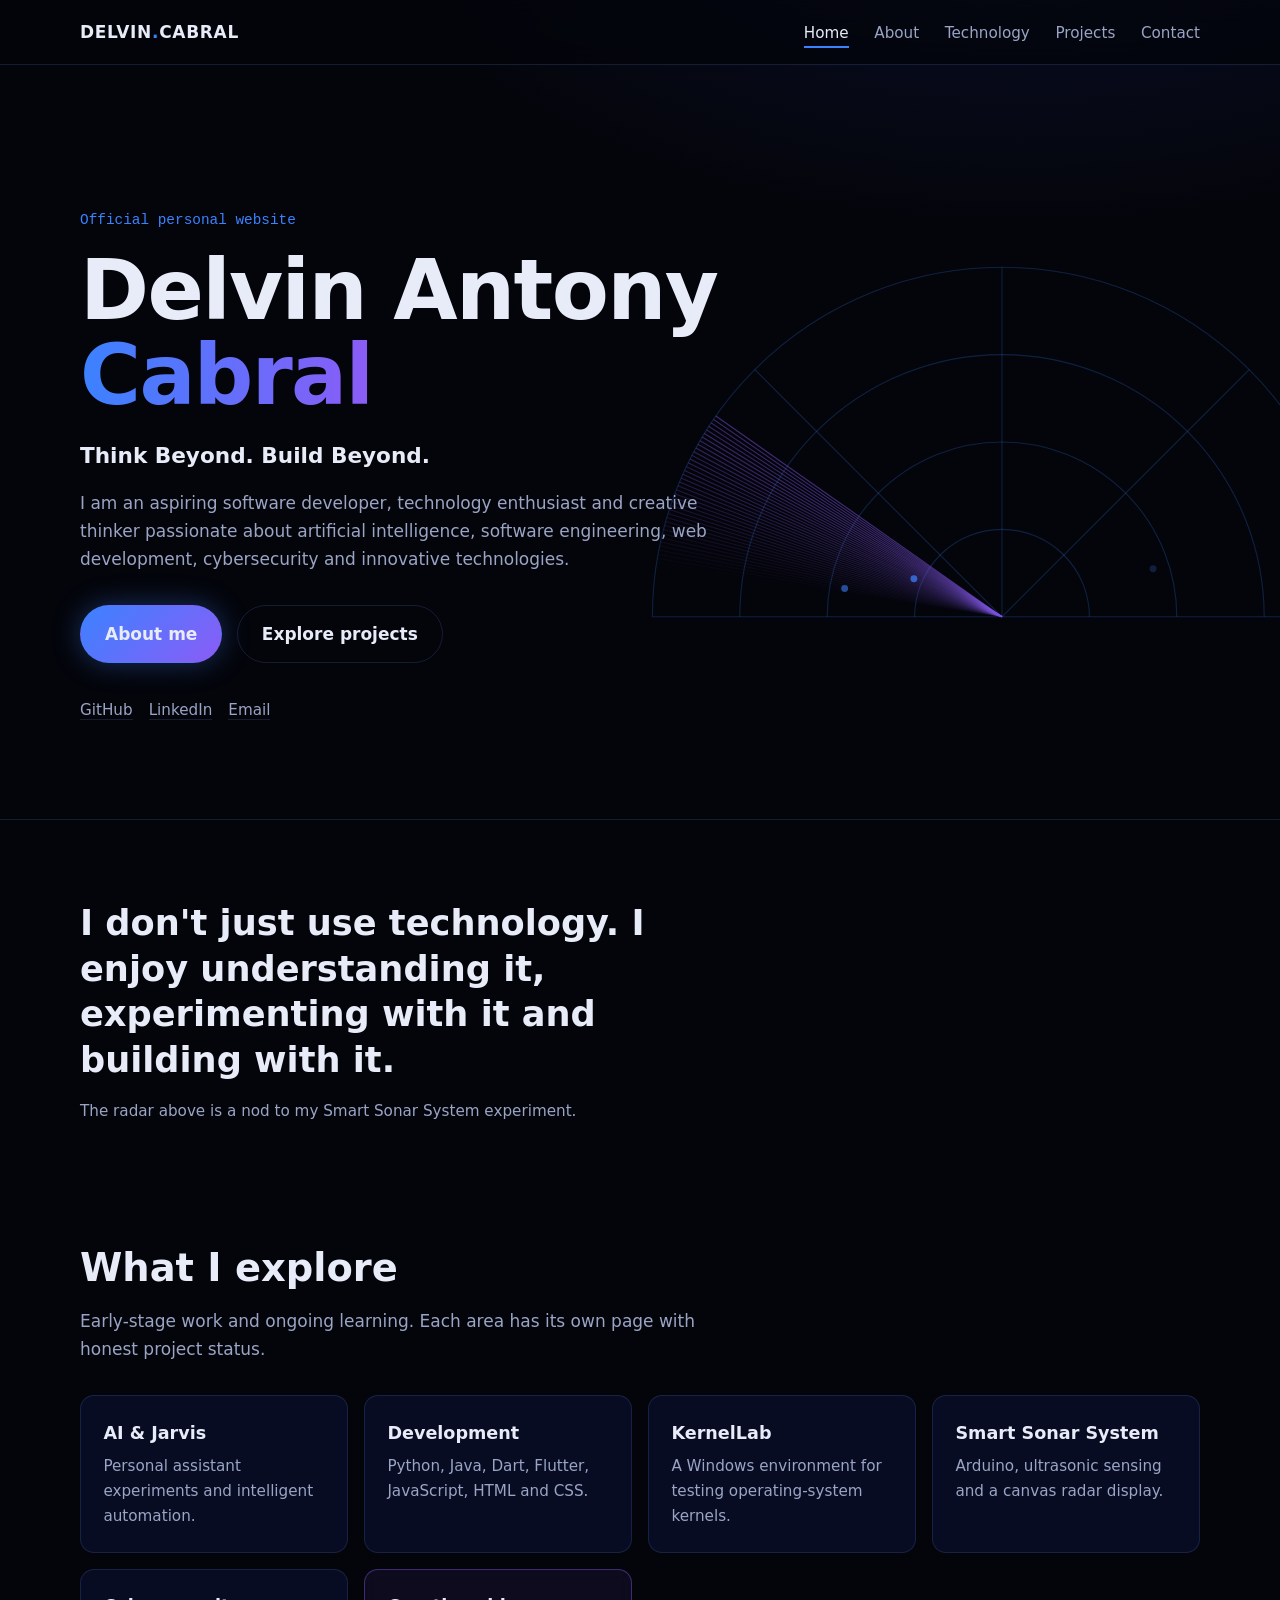
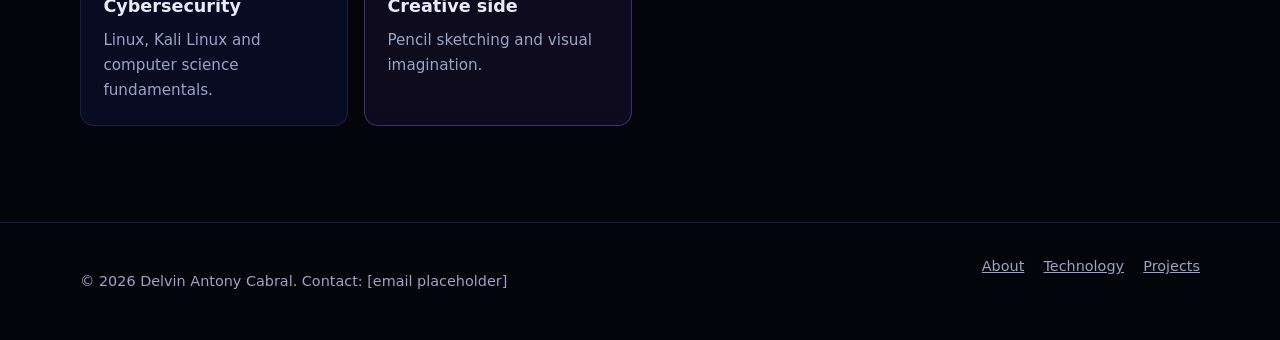
==== index.html @ 674fdb1e "Add files via upload" ====
<!DOCTYPE html>
<html lang="en">
<head>
<meta charset="utf-8">
<meta name="viewport" content="width=device-width, initial-scale=1">
<title>Delvin Antony Cabral | Aspiring Software Developer &amp; Technology Enthusiast</title>
<meta name="description" content="Official website of Delvin Antony Cabral, an aspiring software developer exploring AI, software engineering, web development and cybersecurity.">
<!-- TODO: replace with your real GitHub Pages URL -->
<link rel="canonical" href="https://YOUR-USERNAME.github.io/delvin-personal-website/">
<!-- TODO: paste your Google Search Console verification tag here -->
<!-- <meta name="google-site-verification" content="YOUR_CODE"> -->
<meta name="theme-color" content="#04050b">
<meta property="og:type" content="website">
<meta property="og:title" content="Delvin Antony Cabral | Think Beyond. Build Beyond.">
<meta property="og:description" content="Aspiring software developer and technology enthusiast. AI, software engineering, web development and cybersecurity.">
<meta property="og:url" content="https://YOUR-USERNAME.github.io/delvin-personal-website/">
<link rel="stylesheet" href="style.css">
<script type="application/ld+json">
{"@context":"https://schema.org","@type":"Person","name":"Delvin Antony Cabral","url":"https://YOUR-USERNAME.github.io/delvin-personal-website/","jobTitle":"Aspiring Software Developer","description":"Technology enthusiast interested in artificial intelligence, software engineering, web development and cybersecurity."}
</script>
</head>
<body>
<a class="skip" href="#main">Skip to content</a>
<header class="nav">
  <nav class="wrap" aria-label="Main">
    <a class="brand" href="index.html">DELVIN<span>.</span>CABRAL</a>
    <button class="menu-btn" aria-expanded="false" aria-controls="nav-list">Menu</button>
    <ul id="nav-list">
      <li><a class="link" href="index.html" aria-current="page">Home</a></li>
      <li><a class="link" href="about.html">About</a></li>
      <li><a class="link" href="technology.html">Technology</a></li>
      <li><a class="link" href="projects.html">Projects</a></li>
      <li><a class="link" href="#contact">Contact</a></li>
    </ul>
  </nav>
</header>

<main id="main">
  <section class="hero" aria-labelledby="name">
    <canvas id="radar" aria-hidden="true"></canvas>
    <div class="wrap">
      <div class="inner">
        <p class="hello reveal">Official personal website</p>
        <h1 id="name" class="reveal">Delvin Antony <span class="l2">Cabral</span></h1>
        <p class="tagline reveal">Think Beyond. Build Beyond.</p>
        <p class="intro reveal">I am an aspiring software developer, technology enthusiast and creative thinker passionate about artificial intelligence, software engineering, web development, cybersecurity and innovative technologies.</p>
        <div class="actions reveal">
          <a class="btn primary" href="about.html">About me</a>
          <a class="btn" href="projects.html">Explore projects</a>
        </div>
        <ul class="socials reveal" aria-label="Social profiles">
          <!-- TODO: replace each "#" with your real profile URL -->
          <li><a href="#" title="Placeholder: add GitHub URL">GitHub</a></li>
          <li><a href="#" title="Placeholder: add LinkedIn URL">LinkedIn</a></li>
          <li><a href="#" title="Placeholder: add email or other link">Email</a></li>
        </ul>
      </div>
    </div>
  </section>

  <section class="statement" aria-label="Philosophy">
    <div class="wrap">
      <p>I don't just use technology. I enjoy understanding it, experimenting with it and building with it.</p>
      <small>The radar above is a nod to my Smart Sonar System experiment.</small>
    </div>
  </section>

  <section class="areas" aria-labelledby="areas-h">
    <div class="wrap">
      <h2 id="areas-h">What I explore</h2>
      <p class="sub">Early-stage work and ongoing learning. Each area has its own page with honest project status.</p>
      <div class="grid">
        <a class="card" href="technology.html#ai"><h3>AI &amp; Jarvis</h3><p>Personal assistant experiments and intelligent automation.</p></a>
        <a class="card" href="technology.html#development"><h3>Development</h3><p>Python, Java, Dart, Flutter, JavaScript, HTML and CSS.</p></a>
        <a class="card" href="projects.html#kernellab"><h3>KernelLab</h3><p>A Windows environment for testing operating-system kernels.</p></a>
        <a class="card" href="projects.html#sonar"><h3>Smart Sonar System</h3><p>Arduino, ultrasonic sensing and a canvas radar display.</p></a>
        <a class="card" href="technology.html#cyber"><h3>Cybersecurity</h3><p>Linux, Kali Linux and computer science fundamentals.</p></a>
        <a class="card creative" href="technology.html#creative"><h3>Creative side</h3><p>Pencil sketching and visual imagination.</p></a>
      </div>
    </div>
  </section>
</main>

<footer class="footer" id="contact">
  <div class="wrap">
    <p>&copy; <span id="year">2026</span> Delvin Antony Cabral. Contact: <!-- TODO: add email -->[email placeholder]</p>
    <ul>
      <li><a href="about.html">About</a></li>
      <li><a href="technology.html">Technology</a></li>
      <li><a href="projects.html">Projects</a></li>
    </ul>
  </div>
</footer>
<script src="script.js"></script>
</body>
</html>
---- style.css ----
/* Delvin Antony Cabral — design system (Stage 1) */
:root{
  --bg:#04050b; --navy:#0a1030; --navy-2:#0e1740;
  --blue:#3b82ff; --violet:#8b5cf6;
  --text:#e8ecf8; --muted:#9aa4c4; --line:rgba(120,150,255,.16);
  --glass:rgba(14,23,64,.45);
  --font:"Inter","Segoe UI",system-ui,-apple-system,Roboto,Helvetica,Arial,sans-serif;
  --mono:ui-monospace,"SF Mono",Consolas,monospace;
  --maxw:1120px; --radius:14px;
  --fs-body:1.0625rem; --fs-h1:clamp(2.4rem,7.5vw,5.2rem); --fs-h2:clamp(1.6rem,4vw,2.4rem);
}
*,*::before,*::after{box-sizing:border-box}
html{scroll-behavior:smooth;-webkit-text-size-adjust:100%}
body{margin:0;background:radial-gradient(1200px 700px at 80% -10%,var(--navy) 0%,var(--bg) 60%);background-color:var(--bg);color:var(--text);font:var(--fs-body)/1.65 var(--font);min-height:100vh}
a{color:inherit}
:focus-visible{outline:2px solid var(--blue);outline-offset:3px;border-radius:4px}
.skip{position:absolute;left:-999px;top:8px;background:var(--blue);color:#fff;padding:.5rem 1rem;border-radius:8px;z-index:100}
.skip:focus{left:8px}
.wrap{width:min(100% - 2.5rem,var(--maxw));margin-inline:auto}

/* Navigation */
.nav{position:sticky;top:0;z-index:50;backdrop-filter:blur(14px);background:rgba(4,5,11,.7);border-bottom:1px solid var(--line)}
.nav .wrap{display:flex;align-items:center;justify-content:space-between;height:64px}
.brand{font-weight:700;letter-spacing:.04em;text-decoration:none}
.brand span{color:var(--blue)}
.nav ul{display:flex;gap:1.6rem;list-style:none;margin:0;padding:0}
.nav a.link{text-decoration:none;color:var(--muted);font-size:.95rem;transition:color .2s}
.nav a.link:hover,.nav a[aria-current="page"]{color:var(--text)}
.nav a[aria-current="page"]{border-bottom:2px solid var(--blue);padding-bottom:4px}
.menu-btn{display:none;background:none;border:1px solid var(--line);color:var(--text);border-radius:10px;padding:.5rem .8rem;font:inherit;cursor:pointer}
@media(max-width:760px){
  .menu-btn{display:block}
  .nav ul{position:absolute;inset:64px 0 auto 0;flex-direction:column;gap:0;background:rgba(4,5,11,.97);border-bottom:1px solid var(--line);display:none}
  .nav ul.open{display:flex}
  .nav li a{display:block;padding:1rem 1.25rem}
}

/* Hero */
.hero{position:relative;overflow:hidden;padding:clamp(4rem,12vw,9rem) 0 clamp(3rem,8vw,6rem)}
.hero canvas{position:absolute;right:-8%;top:50%;transform:translateY(-50%);width:min(760px,95vw);aspect-ratio:2/1;opacity:.9;pointer-events:none}
.hero .inner{position:relative;max-width:700px}
.hero .hello{color:var(--blue);font-family:var(--mono);font-size:.9rem;margin:0 0 1rem}
h1{font-size:var(--fs-h1);line-height:1.02;margin:0 0 1.2rem;letter-spacing:-.02em;font-weight:800}
h1 .l2{background:linear-gradient(90deg,var(--blue),var(--violet));-webkit-background-clip:text;background-clip:text;color:transparent}
.tagline{font-size:1.35rem;font-weight:600;margin:0 0 1rem}
.intro{color:var(--muted);max-width:60ch;margin:0 0 2rem}
.actions{display:flex;flex-wrap:wrap;gap:.9rem}
.btn{display:inline-block;padding:.85rem 1.5rem;border-radius:999px;text-decoration:none;font-weight:600;border:1px solid var(--line);transition:transform .2s,box-shadow .2s,border-color .2s}
.btn.primary{background:linear-gradient(135deg,var(--blue),var(--violet));border-color:transparent;box-shadow:0 0 28px rgba(59,130,255,.35)}
.btn:hover{transform:translateY(-2px);border-color:var(--blue)}
.socials{display:flex;gap:1rem;list-style:none;padding:0;margin:2rem 0 0}
.socials a{color:var(--muted);text-decoration:none;font-size:.95rem;border-bottom:1px solid var(--line)}
.socials a:hover{color:var(--text)}

/* Load sequence (the one orchestrated moment) */
.reveal{opacity:0;transform:translateY(16px);animation:rise .8s cubic-bezier(.2,.7,.2,1) forwards}
.reveal:nth-child(2){animation-delay:.12s}.reveal:nth-child(3){animation-delay:.24s}
.reveal:nth-child(4){animation-delay:.36s}.reveal:nth-child(5){animation-delay:.48s}.reveal:nth-child(6){animation-delay:.6s}
@keyframes rise{to{opacity:1;transform:none}}

/* Identity statement */
.statement{padding:clamp(3rem,8vw,5rem) 0;border-top:1px solid var(--line)}
.statement p{font-size:clamp(1.4rem,3.6vw,2.2rem);line-height:1.3;max-width:26ch;margin:0;font-weight:600}
.statement small{display:block;margin-top:1rem;color:var(--muted);font-size:.95rem}

/* Areas */
.areas{padding:2rem 0 clamp(3rem,8vw,6rem)}
h2{font-size:var(--fs-h2);margin:0 0 .5rem}
.sub{color:var(--muted);margin:0 0 2rem;max-width:58ch}
.grid{display:grid;gap:1rem;grid-template-columns:repeat(auto-fit,minmax(250px,1fr))}
.card{display:block;text-decoration:none;padding:1.4rem;border-radius:var(--radius);background:var(--glass);border:1px solid var(--line);backdrop-filter:blur(8px);transition:border-color .25s,box-shadow .25s}
.card:hover{border-color:var(--blue);box-shadow:0 0 30px rgba(59,130,255,.18)}
.card h3{margin:0 0 .4rem;font-size:1.1rem}
.card p{margin:0;color:var(--muted);font-size:.95rem}
.card.creative{border-color:rgba(139,92,246,.4);background:rgba(139,92,246,.08)}

/* Footer */
.footer{border-top:1px solid var(--line);padding:2rem 0;color:var(--muted);font-size:.9rem}
.footer .wrap{display:flex;flex-wrap:wrap;gap:1rem;justify-content:space-between}
.footer ul{display:flex;gap:1.2rem;list-style:none;margin:0;padding:0}

@media(max-width:760px){.hero canvas{opacity:.35;right:-30%}}
@media(prefers-reduced-motion:reduce){
  html{scroll-behavior:auto}
  .reveal{animation:none;opacity:1;transform:none}
  *{transition:none!important}
}


/* Inner pages and reusable content components */
.page-hero{padding:clamp(3.5rem,9vw,6rem) 0 2.5rem;border-bottom:1px solid var(--line)}
.eyebrow{color:var(--blue);font: .85rem var(--mono);letter-spacing:.08em;text-transform:uppercase}
.page-hero h1{max-width:900px;margin:.6rem 0 1rem}
.page-lead{max-width:68ch;color:var(--muted);font-size:1.1rem}
.content-section{padding:clamp(2.5rem,6vw,4.5rem) 0}
.content-section + .content-section{border-top:1px solid var(--line)}
.content-section h2{margin-bottom:.75rem}
.prose{max-width:75ch;color:var(--muted)}
.prose p{margin:.8rem 0}
.kicker{font: .82rem var(--mono);color:var(--blue);letter-spacing:.07em;text-transform:uppercase}
.panel{padding:1.4rem;border:1px solid var(--line);border-radius:var(--radius);background:var(--glass)}
.panel h3{margin:.2rem 0 .55rem}
.panel p{color:var(--muted);margin:.35rem 0}
.panel ul{color:var(--muted);padding-left:1.2rem}
.tag-list{display:flex;flex-wrap:wrap;gap:.55rem;margin:1rem 0 0;padding:0;list-style:none}
.tag-list li{border:1px solid var(--line);border-radius:999px;padding:.35rem .75rem;color:var(--muted);font-size:.88rem}
.status{display:inline-block;border:1px solid var(--line);border-radius:999px;padding:.22rem .65rem;color:var(--muted);font-size:.78rem}
.project-card{display:flex;flex-direction:column;gap:.75rem;min-height:100%}
.project-card .project-meta{margin-top:auto}
.project-card .project-meta a{color:var(--blue);text-decoration:none}
.project-card .project-meta a:hover{text-decoration:underline}
.timeline{display:grid;gap:1rem}
.timeline-item{border-left:2px solid var(--blue);padding:.2rem 0 .5rem 1.1rem}
.timeline-item h3{margin:0 0 .3rem}
.timeline-item p{margin:0;color:var(--muted)}
.note{padding:1rem 1.1rem;border-left:3px solid var(--violet);background:rgba(139,92,246,.08);color:var(--muted);border-radius:0 10px 10px 0}
.contact-links{display:flex;flex-wrap:wrap;gap:1rem}
.contact-links a{color:var(--blue)}
.page-nav{display:flex;gap:1rem;flex-wrap:wrap;margin-top:1.5rem}
.page-nav a{color:var(--blue);text-decoration:none}
.page-nav a:hover{text-decoration:underline}
@media(max-width:760px){
  .page-hero{padding-top:3rem}
  .page-lead{font-size:1rem}
}
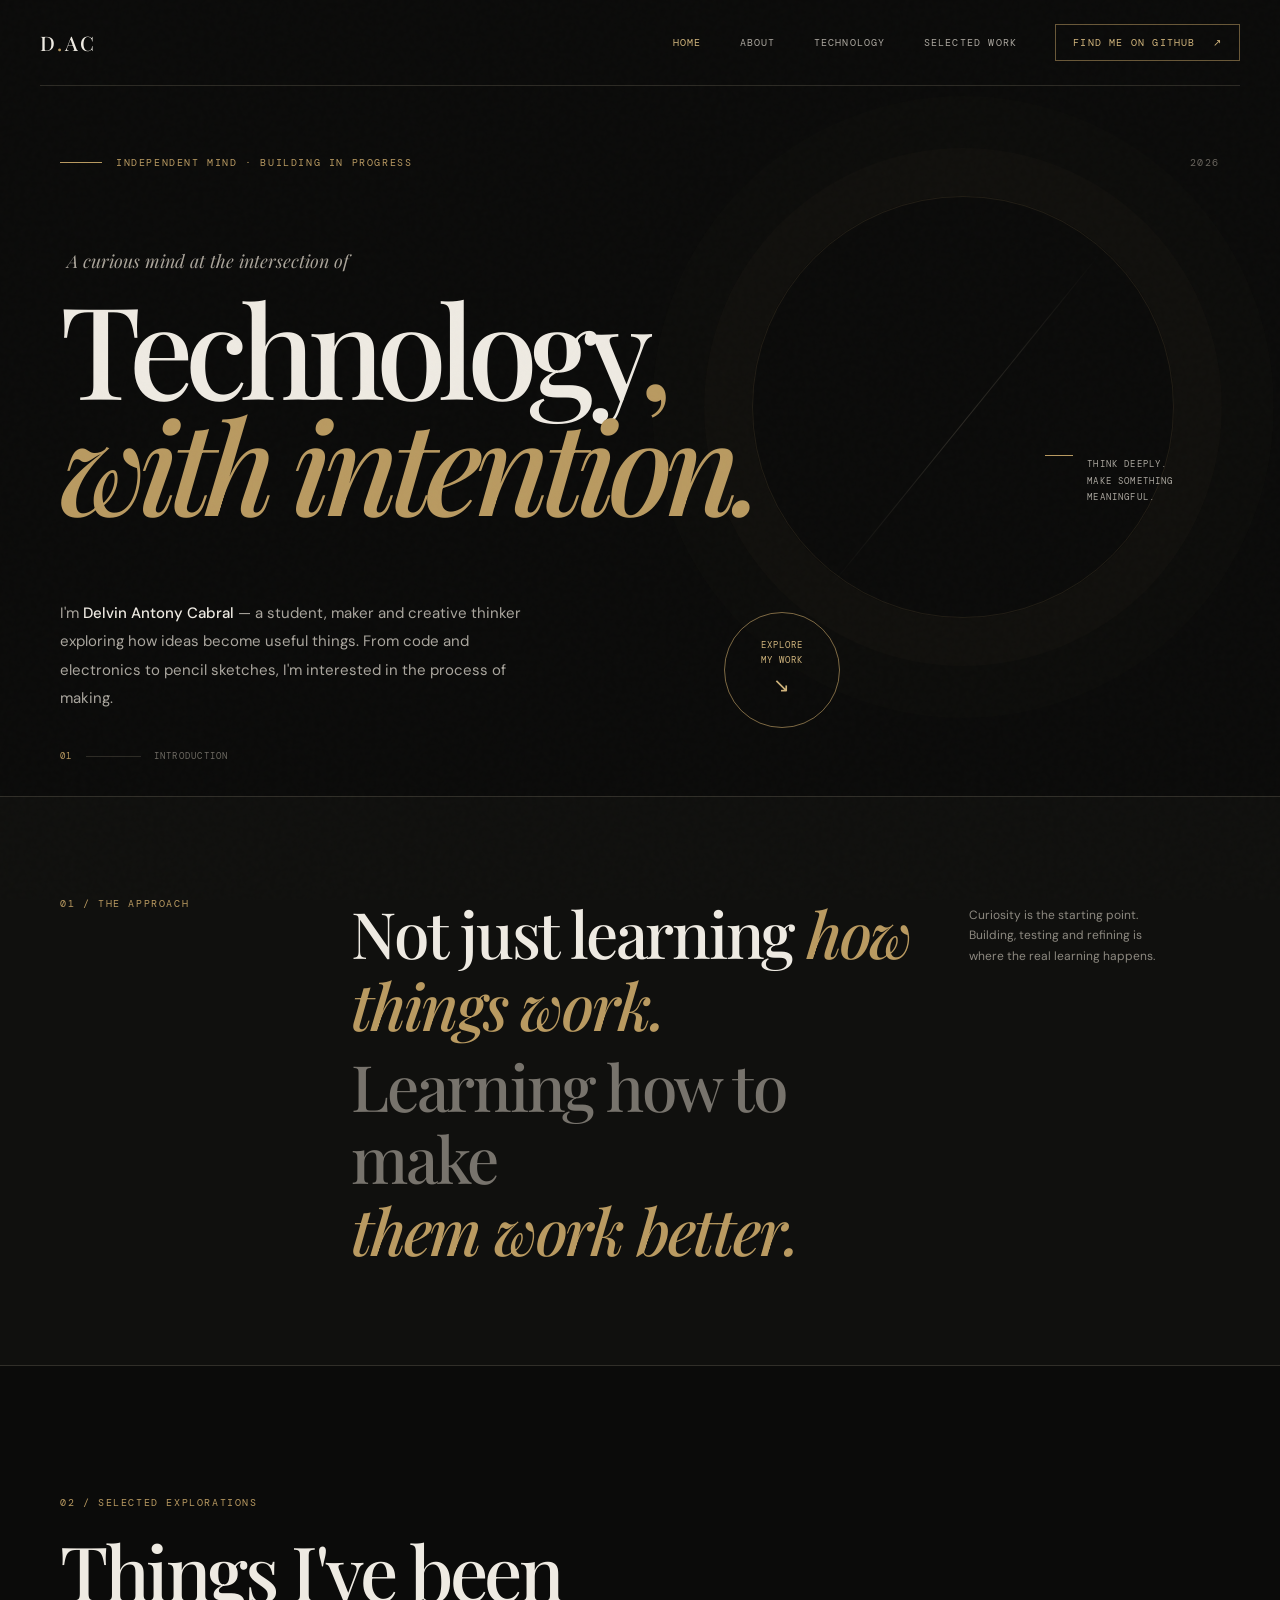
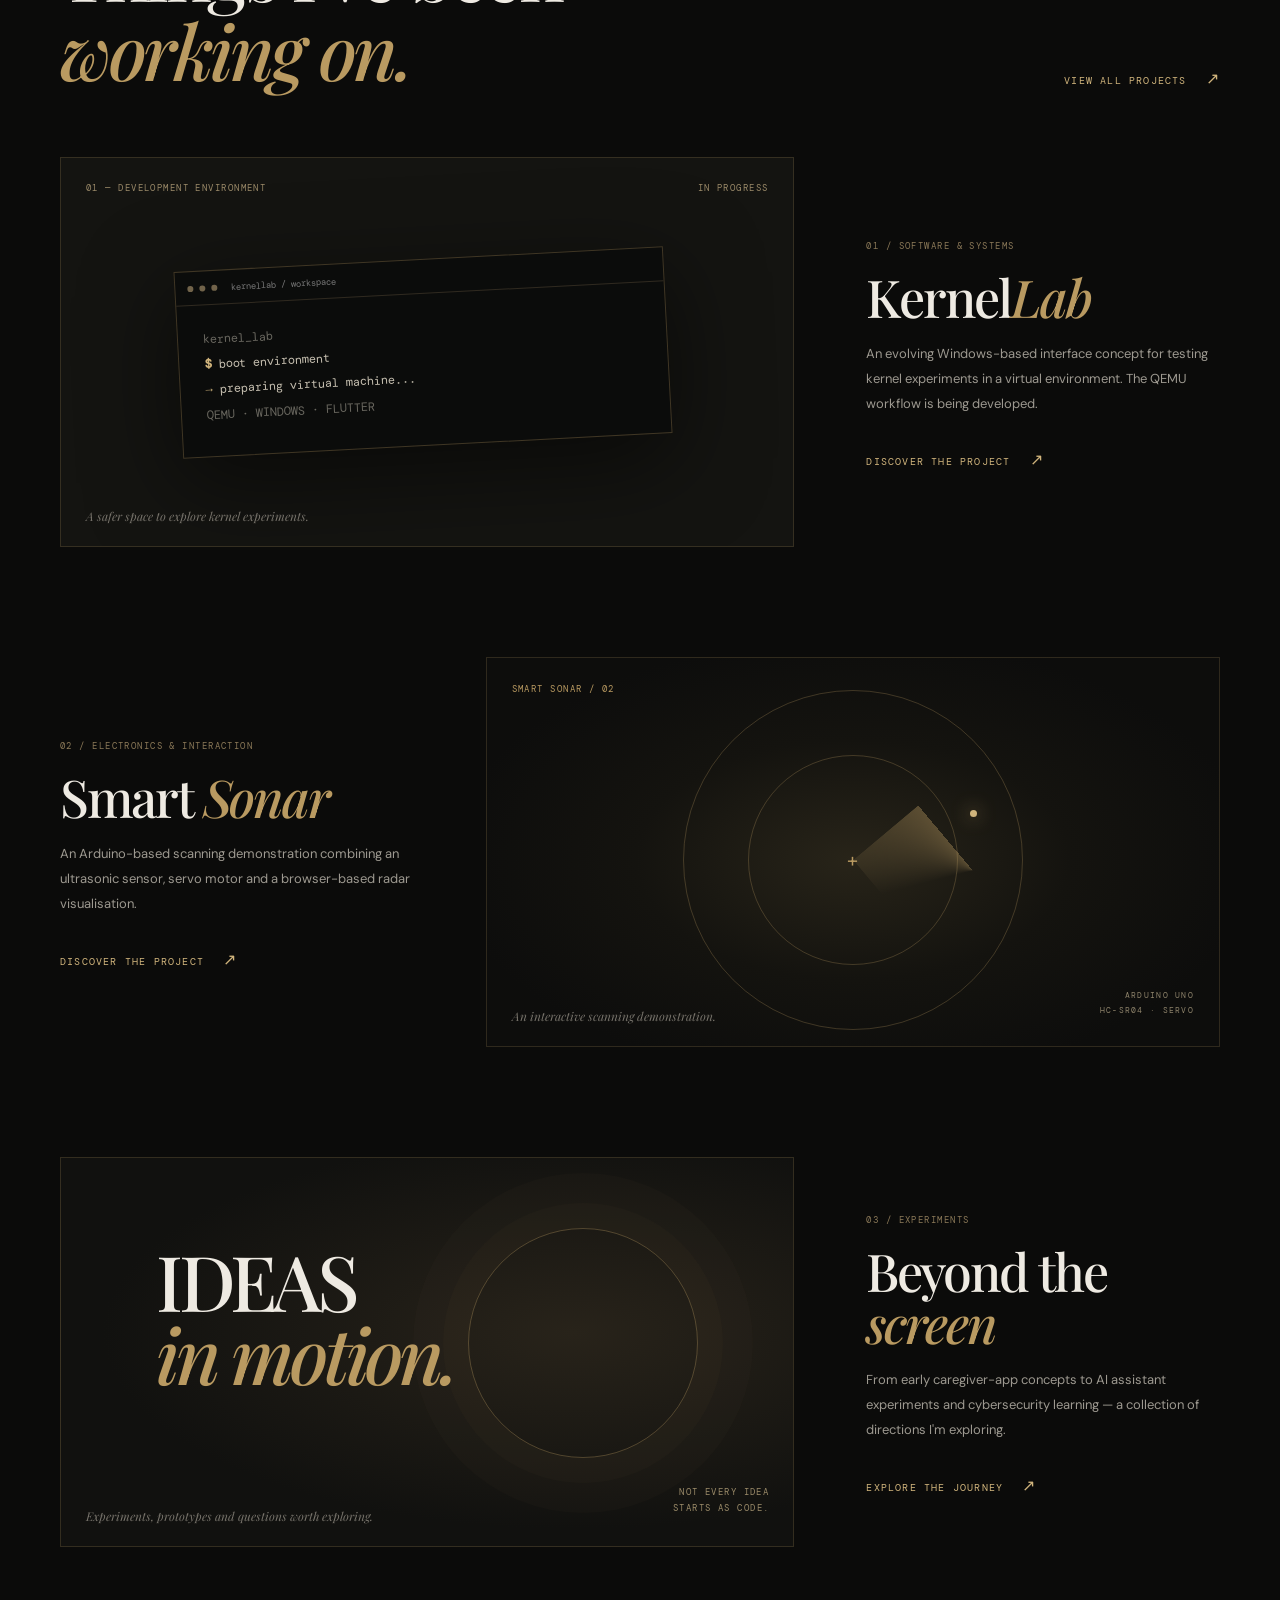
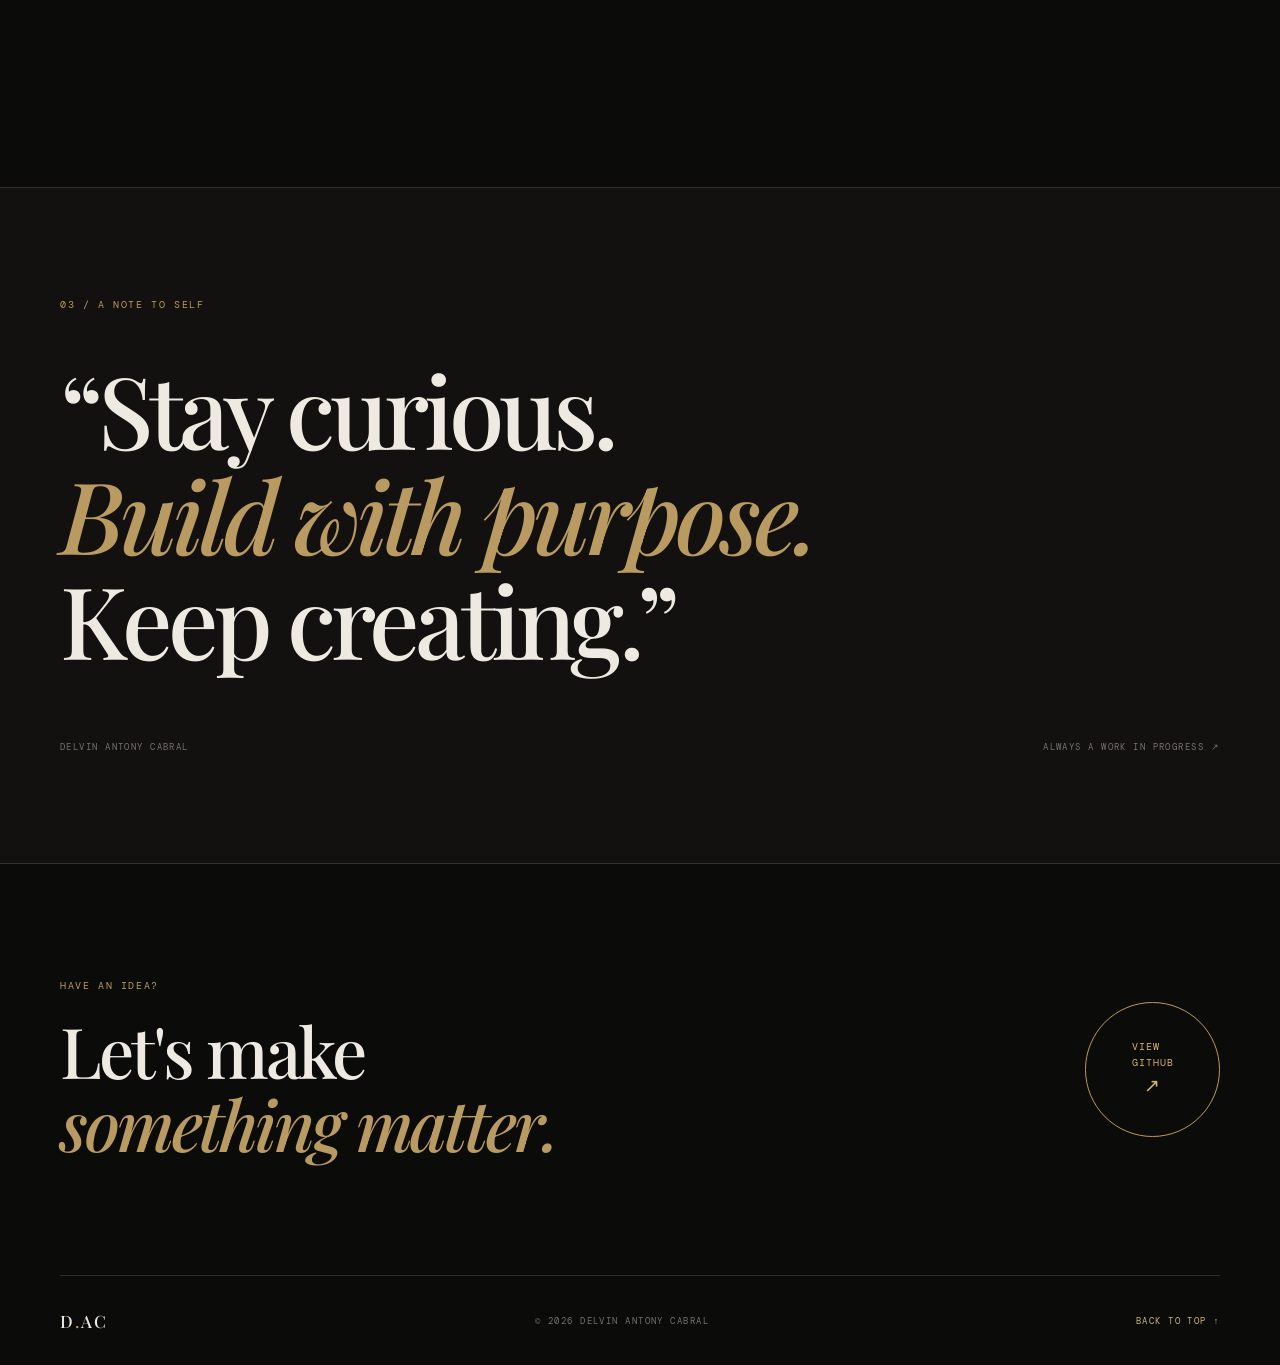
==== commit 1ddfd9e4: "Add files via upload" ====
--- a/index.html
+++ b/index.html
@@ -1,96 +1,91 @@
-<!DOCTYPE html>
+<!doctype html>
 <html lang="en">
 <head>
-<meta charset="utf-8">
-<meta name="viewport" content="width=device-width, initial-scale=1">
-<title>Delvin Antony Cabral | Aspiring Software Developer &amp; Technology Enthusiast</title>
-<meta name="description" content="Official website of Delvin Antony Cabral, an aspiring software developer exploring AI, software engineering, web development and cybersecurity.">
-<!-- TODO: replace with your real GitHub Pages URL -->
-<link rel="canonical" href="https://YOUR-USERNAME.github.io/delvin-personal-website/">
-<!-- TODO: paste your Google Search Console verification tag here -->
-<!-- <meta name="google-site-verification" content="YOUR_CODE"> -->
-<meta name="theme-color" content="#04050b">
-<meta property="og:type" content="website">
-<meta property="og:title" content="Delvin Antony Cabral | Think Beyond. Build Beyond.">
-<meta property="og:description" content="Aspiring software developer and technology enthusiast. AI, software engineering, web development and cybersecurity.">
-<meta property="og:url" content="https://YOUR-USERNAME.github.io/delvin-personal-website/">
-<link rel="stylesheet" href="style.css">
-<script type="application/ld+json">
-{"@context":"https://schema.org","@type":"Person","name":"Delvin Antony Cabral","url":"https://YOUR-USERNAME.github.io/delvin-personal-website/","jobTitle":"Aspiring Software Developer","description":"Technology enthusiast interested in artificial intelligence, software engineering, web development and cybersecurity."}
-</script>
+  <meta charset="utf-8">
+  <meta name="viewport" content="width=device-width, initial-scale=1">
+  <title>Delvin Antony Cabral — Technology, Creativity & Ideas</title>
+  <meta name="description" content="The personal portfolio of Delvin Antony Cabral — a student exploring software development, AI, technology and creative work.">
+  <meta name="theme-color" content="#0b0b0a">
+  <link rel="canonical" href="https://delvinantonycabral.github.io/">
+  <link rel="preconnect" href="https://fonts.googleapis.com">
+  <link rel="preconnect" href="https://fonts.gstatic.com" crossorigin>
+  <link href="https://fonts.googleapis.com/css2?family=DM+Mono:wght@400;500&family=DM+Sans:wght@400;500;600;700&family=Playfair+Display:ital,wght@0,500;0,600;1,500;1,600&display=swap" rel="stylesheet">
+  <link rel="stylesheet" href="style.css">
+  <script type="application/ld+json">
+  {"@context":"https://schema.org","@type":"Person","name":"Delvin Antony Cabral","url":"https://delvinantonycabral.github.io/","description":"Student exploring software development, AI, technology and creative work."}
+  </script>
 </head>
 <body>
-<a class="skip" href="#main">Skip to content</a>
-<header class="nav">
-  <nav class="wrap" aria-label="Main">
-    <a class="brand" href="index.html">DELVIN<span>.</span>CABRAL</a>
-    <button class="menu-btn" aria-expanded="false" aria-controls="nav-list">Menu</button>
-    <ul id="nav-list">
-      <li><a class="link" href="index.html" aria-current="page">Home</a></li>
-      <li><a class="link" href="about.html">About</a></li>
-      <li><a class="link" href="technology.html">Technology</a></li>
-      <li><a class="link" href="projects.html">Projects</a></li>
-      <li><a class="link" href="#contact">Contact</a></li>
-    </ul>
-  </nav>
-</header>
+  <div class="grain" aria-hidden="true"></div>
+  <header class="site-header">
+    <a class="wordmark" href="index.html" aria-label="Delvin home">D<span>.</span>AC</a>
+    <button class="menu-toggle" aria-label="Open navigation" aria-expanded="false"><span></span><span></span></button>
+    <nav class="nav" aria-label="Main navigation">
+      <a class="active" href="index.html">Home</a>
+      <a href="about.html">About</a>
+      <a href="technology.html">Technology</a>
+      <a href="projects.html">Selected work</a>
+      <a class="nav-contact" href="https://github.com/delvinantonycabral" target="_blank" rel="noopener">Find me on GitHub <span>↗</span></a>
+    </nav>
+  </header>
 
-<main id="main">
-  <section class="hero" aria-labelledby="name">
-    <canvas id="radar" aria-hidden="true"></canvas>
-    <div class="wrap">
-      <div class="inner">
-        <p class="hello reveal">Official personal website</p>
-        <h1 id="name" class="reveal">Delvin Antony <span class="l2">Cabral</span></h1>
-        <p class="tagline reveal">Think Beyond. Build Beyond.</p>
-        <p class="intro reveal">I am an aspiring software developer, technology enthusiast and creative thinker passionate about artificial intelligence, software engineering, web development, cybersecurity and innovative technologies.</p>
-        <div class="actions reveal">
-          <a class="btn primary" href="about.html">About me</a>
-          <a class="btn" href="projects.html">Explore projects</a>
-        </div>
-        <ul class="socials reveal" aria-label="Social profiles">
-          <!-- TODO: replace each "#" with your real profile URL -->
-          <li><a href="#" title="Placeholder: add GitHub URL">GitHub</a></li>
-          <li><a href="#" title="Placeholder: add LinkedIn URL">LinkedIn</a></li>
-          <li><a href="#" title="Placeholder: add email or other link">Email</a></li>
-        </ul>
+  <main>
+    <section class="hero wrap">
+      <div class="hero-meta reveal"><span class="eyebrow-line"></span><span>INDEPENDENT MIND · BUILDING IN PROGRESS</span><span class="meta-year">2026</span></div>
+      <div class="hero-title-wrap">
+        <p class="hero-kicker reveal">A curious mind at the intersection of</p>
+        <h1 class="hero-title reveal">Technology<span class="title-comma">,</span><br><em>with intention.</em></h1>
+        <div class="hero-side-note reveal"><span class="side-rule"></span><p>THINK DEEPLY.<br>MAKE SOMETHING<br>MEANINGFUL.</p></div>
       </div>
-    </div>
-  </section>
+      <div class="hero-bottom reveal">
+        <p class="hero-intro">I'm <strong>Delvin Antony Cabral</strong> — a student, maker and creative thinker exploring how ideas become useful things. From code and electronics to pencil sketches, I'm interested in the process of making.</p>
+        <a class="round-link" href="projects.html" aria-label="Explore selected work"><span>EXPLORE<br>MY WORK</span><b>↘</b></a>
+      </div>
+      <div class="hero-index"><span>01</span><span class="index-line"></span><span>INTRODUCTION</span></div>
+    </section>
 
-  <section class="statement" aria-label="Philosophy">
-    <div class="wrap">
-      <p>I don't just use technology. I enjoy understanding it, experimenting with it and building with it.</p>
-      <small>The radar above is a nod to my Smart Sonar System experiment.</small>
-    </div>
-  </section>
+    <section class="statement-section">
+      <div class="wrap statement-grid">
+        <p class="section-label reveal">01 / THE APPROACH</p>
+        <div class="statement-copy reveal"><p>Not just learning <em>how things work.</em></p><p class="muted-statement">Learning how to make<br><em>them work better.</em></p></div>
+        <p class="statement-note reveal">Curiosity is the starting point. Building, testing and refining is where the real learning happens.</p>
+      </div>
+    </section>
 
-  <section class="areas" aria-labelledby="areas-h">
-    <div class="wrap">
-      <h2 id="areas-h">What I explore</h2>
-      <p class="sub">Early-stage work and ongoing learning. Each area has its own page with honest project status.</p>
-      <div class="grid">
-        <a class="card" href="technology.html#ai"><h3>AI &amp; Jarvis</h3><p>Personal assistant experiments and intelligent automation.</p></a>
-        <a class="card" href="technology.html#development"><h3>Development</h3><p>Python, Java, Dart, Flutter, JavaScript, HTML and CSS.</p></a>
-        <a class="card" href="projects.html#kernellab"><h3>KernelLab</h3><p>A Windows environment for testing operating-system kernels.</p></a>
-        <a class="card" href="projects.html#sonar"><h3>Smart Sonar System</h3><p>Arduino, ultrasonic sensing and a canvas radar display.</p></a>
-        <a class="card" href="technology.html#cyber"><h3>Cybersecurity</h3><p>Linux, Kali Linux and computer science fundamentals.</p></a>
-        <a class="card creative" href="technology.html#creative"><h3>Creative side</h3><p>Pencil sketching and visual imagination.</p></a>
+    <section class="work-section wrap">
+      <div class="section-heading reveal"><div><p class="section-label">02 / SELECTED EXPLORATIONS</p><h2>Things I've been<br><em>working on.</em></h2></div><a class="text-link" href="projects.html">VIEW ALL PROJECTS <span>↗</span></a></div>
+      <div class="project-feature reveal">
+        <a class="project-visual visual-kernel" href="projects.html#kernellab" aria-label="View KernelLab project">
+          <div class="visual-top"><span>01 — DEVELOPMENT ENVIRONMENT</span><span>IN PROGRESS</span></div>
+          <div class="terminal-art"><div class="terminal-bar"><i></i><i></i><i></i><span>kernellab / workspace</span></div><div class="terminal-content"><span class="terminal-dim">kernel_lab</span><br><b>$</b> boot environment<br><span class="terminal-gold">→</span> preparing virtual machine...<br><span class="terminal-dim">QEMU · WINDOWS · FLUTTER</span></div></div>
+          <span class="visual-caption">A safer space to explore kernel experiments.</span>
+        </a>
+        <div class="project-info"><p class="project-number">01 / SOFTWARE & SYSTEMS</p><h3>Kernel<span>Lab</span></h3><p>An evolving Windows-based interface concept for testing kernel experiments in a virtual environment. The QEMU workflow is being developed.</p><a class="arrow-link" href="projects.html#kernellab">DISCOVER THE PROJECT <span>↗</span></a></div>
       </div>
-    </div>
-  </section>
-</main>
+      <div class="project-feature reverse reveal">
+        <a class="project-visual visual-sonar" href="projects.html#smart-sonar" aria-label="View Smart Sonar project">
+          <div class="sonar-orbit orbit-one"></div><div class="sonar-orbit orbit-two"></div><div class="sonar-sweep"></div><div class="sonar-dot"></div><div class="sonar-cross">+</div><div class="sonar-label">SMART SONAR / 02</div><div class="sonar-coords">ARDUINO UNO<br>HC-SR04 · SERVO</div>
+          <span class="visual-caption">An interactive scanning demonstration.</span>
+        </a>
+        <div class="project-info"><p class="project-number">02 / ELECTRONICS & INTERACTION</p><h3>Smart <span>Sonar</span></h3><p>An Arduino-based scanning demonstration combining an ultrasonic sensor, servo motor and a browser-based radar visualisation.</p><a class="arrow-link" href="projects.html#smart-sonar">DISCOVER THE PROJECT <span>↗</span></a></div>
+      </div>
+      <div class="project-feature reveal">
+        <a class="project-visual visual-ideas" href="projects.html#other-explorations" aria-label="View other explorations">
+          <span class="ideas-word">IDEAS<br><em>in motion.</em></span><span class="ideas-orbit"></span><span class="ideas-index">NOT EVERY IDEA<br>STARTS AS CODE.</span>
+          <span class="visual-caption">Experiments, prototypes and questions worth exploring.</span>
+        </a>
+        <div class="project-info"><p class="project-number">03 / EXPERIMENTS</p><h3>Beyond the <span>screen</span></h3><p>From early caregiver-app concepts to AI assistant experiments and cybersecurity learning — a collection of directions I'm exploring.</p><a class="arrow-link" href="projects.html#other-explorations">EXPLORE THE JOURNEY <span>↗</span></a></div>
+      </div>
+    </section>
 
-<footer class="footer" id="contact">
-  <div class="wrap">
-    <p>&copy; <span id="year">2026</span> Delvin Antony Cabral. Contact: <!-- TODO: add email -->[email placeholder]</p>
-    <ul>
-      <li><a href="about.html">About</a></li>
-      <li><a href="technology.html">Technology</a></li>
-      <li><a href="projects.html">Projects</a></li>
-    </ul>
-  </div>
-</footer>
-<script src="script.js"></script>
+    <section class="manifesto">
+      <div class="wrap manifesto-inner"><p class="section-label reveal">03 / A NOTE TO SELF</p><p class="manifesto-quote reveal">“Stay curious.<br><em>Build with purpose.</em><br>Keep creating.”</p><div class="manifesto-foot reveal"><span>DELVIN ANTONY CABRAL</span><span>ALWAYS A WORK IN PROGRESS ↗</span></div></div>
+    </section>
+
+    <section class="contact-strip wrap reveal"><div><p class="section-label">HAVE AN IDEA?</p><h2>Let's make<br><em>something matter.</em></h2></div><a class="contact-circle" href="https://github.com/delvinantonycabral" target="_blank" rel="noopener">VIEW<br>GITHUB <span>↗</span></a></section>
+  </main>
+
+  <footer class="footer wrap"><a class="wordmark" href="index.html">D<span>.</span>AC</a><span>© <span id="year"></span> DELVIN ANTONY CABRAL</span><a href="#top">BACK TO TOP ↑</a></footer>
+  <script src="script.js"></script>
 </body>
-</html>
+</html>
--- a/style.css
+++ b/style.css
@@ -1,125 +1,8 @@
-/* Delvin Antony Cabral — design system (Stage 1) */
-:root{
-  --bg:#04050b; --navy:#0a1030; --navy-2:#0e1740;
-  --blue:#3b82ff; --violet:#8b5cf6;
-  --text:#e8ecf8; --muted:#9aa4c4; --line:rgba(120,150,255,.16);
-  --glass:rgba(14,23,64,.45);
-  --font:"Inter","Segoe UI",system-ui,-apple-system,Roboto,Helvetica,Arial,sans-serif;
-  --mono:ui-monospace,"SF Mono",Consolas,monospace;
-  --maxw:1120px; --radius:14px;
-  --fs-body:1.0625rem; --fs-h1:clamp(2.4rem,7.5vw,5.2rem); --fs-h2:clamp(1.6rem,4vw,2.4rem);
-}
-*,*::before,*::after{box-sizing:border-box}
-html{scroll-behavior:smooth;-webkit-text-size-adjust:100%}
-body{margin:0;background:radial-gradient(1200px 700px at 80% -10%,var(--navy) 0%,var(--bg) 60%);background-color:var(--bg);color:var(--text);font:var(--fs-body)/1.65 var(--font);min-height:100vh}
-a{color:inherit}
-:focus-visible{outline:2px solid var(--blue);outline-offset:3px;border-radius:4px}
-.skip{position:absolute;left:-999px;top:8px;background:var(--blue);color:#fff;padding:.5rem 1rem;border-radius:8px;z-index:100}
-.skip:focus{left:8px}
-.wrap{width:min(100% - 2.5rem,var(--maxw));margin-inline:auto}
-
-/* Navigation */
-.nav{position:sticky;top:0;z-index:50;backdrop-filter:blur(14px);background:rgba(4,5,11,.7);border-bottom:1px solid var(--line)}
-.nav .wrap{display:flex;align-items:center;justify-content:space-between;height:64px}
-.brand{font-weight:700;letter-spacing:.04em;text-decoration:none}
-.brand span{color:var(--blue)}
-.nav ul{display:flex;gap:1.6rem;list-style:none;margin:0;padding:0}
-.nav a.link{text-decoration:none;color:var(--muted);font-size:.95rem;transition:color .2s}
-.nav a.link:hover,.nav a[aria-current="page"]{color:var(--text)}
-.nav a[aria-current="page"]{border-bottom:2px solid var(--blue);padding-bottom:4px}
-.menu-btn{display:none;background:none;border:1px solid var(--line);color:var(--text);border-radius:10px;padding:.5rem .8rem;font:inherit;cursor:pointer}
-@media(max-width:760px){
-  .menu-btn{display:block}
-  .nav ul{position:absolute;inset:64px 0 auto 0;flex-direction:column;gap:0;background:rgba(4,5,11,.97);border-bottom:1px solid var(--line);display:none}
-  .nav ul.open{display:flex}
-  .nav li a{display:block;padding:1rem 1.25rem}
-}
-
-/* Hero */
-.hero{position:relative;overflow:hidden;padding:clamp(4rem,12vw,9rem) 0 clamp(3rem,8vw,6rem)}
-.hero canvas{position:absolute;right:-8%;top:50%;transform:translateY(-50%);width:min(760px,95vw);aspect-ratio:2/1;opacity:.9;pointer-events:none}
-.hero .inner{position:relative;max-width:700px}
-.hero .hello{color:var(--blue);font-family:var(--mono);font-size:.9rem;margin:0 0 1rem}
-h1{font-size:var(--fs-h1);line-height:1.02;margin:0 0 1.2rem;letter-spacing:-.02em;font-weight:800}
-h1 .l2{background:linear-gradient(90deg,var(--blue),var(--violet));-webkit-background-clip:text;background-clip:text;color:transparent}
-.tagline{font-size:1.35rem;font-weight:600;margin:0 0 1rem}
-.intro{color:var(--muted);max-width:60ch;margin:0 0 2rem}
-.actions{display:flex;flex-wrap:wrap;gap:.9rem}
-.btn{display:inline-block;padding:.85rem 1.5rem;border-radius:999px;text-decoration:none;font-weight:600;border:1px solid var(--line);transition:transform .2s,box-shadow .2s,border-color .2s}
-.btn.primary{background:linear-gradient(135deg,var(--blue),var(--violet));border-color:transparent;box-shadow:0 0 28px rgba(59,130,255,.35)}
-.btn:hover{transform:translateY(-2px);border-color:var(--blue)}
-.socials{display:flex;gap:1rem;list-style:none;padding:0;margin:2rem 0 0}
-.socials a{color:var(--muted);text-decoration:none;font-size:.95rem;border-bottom:1px solid var(--line)}
-.socials a:hover{color:var(--text)}
-
-/* Load sequence (the one orchestrated moment) */
-.reveal{opacity:0;transform:translateY(16px);animation:rise .8s cubic-bezier(.2,.7,.2,1) forwards}
-.reveal:nth-child(2){animation-delay:.12s}.reveal:nth-child(3){animation-delay:.24s}
-.reveal:nth-child(4){animation-delay:.36s}.reveal:nth-child(5){animation-delay:.48s}.reveal:nth-child(6){animation-delay:.6s}
-@keyframes rise{to{opacity:1;transform:none}}
-
-/* Identity statement */
-.statement{padding:clamp(3rem,8vw,5rem) 0;border-top:1px solid var(--line)}
-.statement p{font-size:clamp(1.4rem,3.6vw,2.2rem);line-height:1.3;max-width:26ch;margin:0;font-weight:600}
-.statement small{display:block;margin-top:1rem;color:var(--muted);font-size:.95rem}
-
-/* Areas */
-.areas{padding:2rem 0 clamp(3rem,8vw,6rem)}
-h2{font-size:var(--fs-h2);margin:0 0 .5rem}
-.sub{color:var(--muted);margin:0 0 2rem;max-width:58ch}
-.grid{display:grid;gap:1rem;grid-template-columns:repeat(auto-fit,minmax(250px,1fr))}
-.card{display:block;text-decoration:none;padding:1.4rem;border-radius:var(--radius);background:var(--glass);border:1px solid var(--line);backdrop-filter:blur(8px);transition:border-color .25s,box-shadow .25s}
-.card:hover{border-color:var(--blue);box-shadow:0 0 30px rgba(59,130,255,.18)}
-.card h3{margin:0 0 .4rem;font-size:1.1rem}
-.card p{margin:0;color:var(--muted);font-size:.95rem}
-.card.creative{border-color:rgba(139,92,246,.4);background:rgba(139,92,246,.08)}
-
-/* Footer */
-.footer{border-top:1px solid var(--line);padding:2rem 0;color:var(--muted);font-size:.9rem}
-.footer .wrap{display:flex;flex-wrap:wrap;gap:1rem;justify-content:space-between}
-.footer ul{display:flex;gap:1.2rem;list-style:none;margin:0;padding:0}
-
-@media(max-width:760px){.hero canvas{opacity:.35;right:-30%}}
-@media(prefers-reduced-motion:reduce){
-  html{scroll-behavior:auto}
-  .reveal{animation:none;opacity:1;transform:none}
-  *{transition:none!important}
-}
-
-
-/* Inner pages and reusable content components */
-.page-hero{padding:clamp(3.5rem,9vw,6rem) 0 2.5rem;border-bottom:1px solid var(--line)}
-.eyebrow{color:var(--blue);font: .85rem var(--mono);letter-spacing:.08em;text-transform:uppercase}
-.page-hero h1{max-width:900px;margin:.6rem 0 1rem}
-.page-lead{max-width:68ch;color:var(--muted);font-size:1.1rem}
-.content-section{padding:clamp(2.5rem,6vw,4.5rem) 0}
-.content-section + .content-section{border-top:1px solid var(--line)}
-.content-section h2{margin-bottom:.75rem}
-.prose{max-width:75ch;color:var(--muted)}
-.prose p{margin:.8rem 0}
-.kicker{font: .82rem var(--mono);color:var(--blue);letter-spacing:.07em;text-transform:uppercase}
-.panel{padding:1.4rem;border:1px solid var(--line);border-radius:var(--radius);background:var(--glass)}
-.panel h3{margin:.2rem 0 .55rem}
-.panel p{color:var(--muted);margin:.35rem 0}
-.panel ul{color:var(--muted);padding-left:1.2rem}
-.tag-list{display:flex;flex-wrap:wrap;gap:.55rem;margin:1rem 0 0;padding:0;list-style:none}
-.tag-list li{border:1px solid var(--line);border-radius:999px;padding:.35rem .75rem;color:var(--muted);font-size:.88rem}
-.status{display:inline-block;border:1px solid var(--line);border-radius:999px;padding:.22rem .65rem;color:var(--muted);font-size:.78rem}
-.project-card{display:flex;flex-direction:column;gap:.75rem;min-height:100%}
-.project-card .project-meta{margin-top:auto}
-.project-card .project-meta a{color:var(--blue);text-decoration:none}
-.project-card .project-meta a:hover{text-decoration:underline}
-.timeline{display:grid;gap:1rem}
-.timeline-item{border-left:2px solid var(--blue);padding:.2rem 0 .5rem 1.1rem}
-.timeline-item h3{margin:0 0 .3rem}
-.timeline-item p{margin:0;color:var(--muted)}
-.note{padding:1rem 1.1rem;border-left:3px solid var(--violet);background:rgba(139,92,246,.08);color:var(--muted);border-radius:0 10px 10px 0}
-.contact-links{display:flex;flex-wrap:wrap;gap:1rem}
-.contact-links a{color:var(--blue)}
-.page-nav{display:flex;gap:1rem;flex-wrap:wrap;margin-top:1.5rem}
-.page-nav a{color:var(--blue);text-decoration:none}
-.page-nav a:hover{text-decoration:underline}
-@media(max-width:760px){
-  .page-hero{padding-top:3rem}
-  .page-lead{font-size:1rem}
-}
+/* DELVIN — editorial portfolio system */
+:root{--bg:#0b0b0a;--panel:#11110f;--panel2:#171613;--text:#eeeae2;--muted:#8d8980;--gold:#b99a61;--gold2:#d0b47c;--line:rgba(224,210,181,.16);--serif:"Playfair Display",Georgia,serif;--sans:"DM Sans",Arial,sans-serif;--mono:"DM Mono",monospace}
+*{box-sizing:border-box}html{scroll-behavior:smooth;scroll-padding-top:90px}body{margin:0;background:var(--bg);color:var(--text);font-family:var(--sans);font-size:15px;line-height:1.7;overflow-x:hidden}a{color:inherit;text-decoration:none}button{font:inherit}.grain{position:fixed;inset:0;z-index:10;pointer-events:none;opacity:.035;background-image:url("data:image/svg+xml,%3Csvg viewBox='0 0 180 180' xmlns='http://www.w3.org/2000/svg'%3E%3Cfilter id='n'%3E%3CfeTurbulence type='fractalNoise' baseFrequency='.9' numOctaves='3' stitchTiles='stitch'/%3E%3C/filter%3E%3Crect width='100%25' height='100%25' filter='url(%23n)' opacity='.5'/%3E%3C/svg%3E")}.wrap{width:min(1160px,calc(100% - 80px));margin-inline:auto}.site-header{height:86px;width:min(1320px,calc(100% - 80px));margin:auto;display:flex;align-items:center;justify-content:space-between;border-bottom:1px solid var(--line);position:relative;z-index:20}.wordmark{font:500 20px var(--serif);letter-spacing:.12em}.wordmark span{color:var(--gold)}.nav{display:flex;align-items:center;gap:38px}.nav a{font:10px var(--mono);letter-spacing:.12em;text-transform:uppercase;color:#aaa69e;transition:color .25s}.nav a:hover,.nav a.active{color:var(--gold2)}.nav .nav-contact{border:1px solid rgba(185,154,97,.55);padding:11px 17px;color:var(--gold2)}.nav-contact span{margin-left:10px}.menu-toggle{display:none;background:none;border:0;color:var(--text)}.hero{min-height:710px;padding-top:70px;position:relative}.hero:before{content:"";position:absolute;right:4%;top:110px;width:420px;height:420px;border:1px solid rgba(185,154,97,.12);border-radius:50%;box-shadow:0 0 0 48px rgba(185,154,97,.018),0 0 0 100px rgba(185,154,97,.012);pointer-events:none}.hero:after{content:"";position:absolute;right:22%;top:120px;width:1px;height:430px;background:linear-gradient(transparent,var(--line),transparent);transform:rotate(39deg);pointer-events:none}.hero-meta,.section-label,.project-number,.detail-top,.visual-top,.manifesto-foot,.footer,.tech-num,.sonar-label,.sonar-coords,.ideas-index{font:10px var(--mono);letter-spacing:.16em;color:var(--gold);text-transform:uppercase}.hero-meta{display:flex;align-items:center;gap:14px}.eyebrow-line{width:42px;height:1px;background:var(--gold)}.meta-year{margin-left:auto;color:#68645d}.hero-title-wrap{position:relative;z-index:1;margin-top:80px}.hero-kicker{font:italic 18px var(--serif);color:#aaa49a;margin:0 0 16px 7px}.hero-title{font:500 clamp(74px,10vw,142px)/.91 var(--serif);letter-spacing:-.065em;margin:0;max-width:900px}.hero-title em,.inner-title em,.statement-copy em,.section-heading h2 em,.manifesto-quote em,.contact-strip h2 em,.about-end h2 em{color:var(--gold);font-weight:500}.title-comma{color:var(--gold)}.hero-side-note{position:absolute;right:4%;bottom:8px;display:flex;gap:14px;align-items:flex-start}.hero-side-note p{font:9px/1.8 var(--mono);letter-spacing:.13em;color:#aaa69e}.side-rule{width:28px;height:1px;background:var(--gold);margin-top:8px}.hero-bottom{display:flex;align-items:flex-end;justify-content:space-between;max-width:780px;margin-top:62px;position:relative;z-index:2}.hero-intro{max-width:490px;color:#aaa69e;font-size:15px;line-height:1.9}.hero-intro strong{color:var(--text);font-weight:500}.round-link{width:116px;height:116px;border:1px solid rgba(185,154,97,.65);border-radius:50%;display:flex;flex-direction:column;align-items:center;justify-content:center;font:9px/1.7 var(--mono);letter-spacing:.1em;color:var(--gold2);transition:background .3s,transform .3s}.round-link b{font-size:20px;font-weight:400}.round-link:hover{background:rgba(185,154,97,.1);transform:rotate(-8deg)}.hero-index{position:absolute;bottom:34px;left:0;display:flex;align-items:center;gap:13px;color:#6e6a62;font:9px var(--mono);letter-spacing:.14em}.hero-index span:first-child{color:var(--gold)}.index-line{height:1px;width:55px;background:var(--line)}.statement-section{background:#10100e;border-block:1px solid var(--line);padding:100px 0}.statement-grid{display:grid;grid-template-columns:1fr 2.3fr 1fr;gap:40px;align-items:start}.section-label{margin:0;color:var(--gold)}.statement-copy p{font:500 clamp(34px,5vw,66px)/1.12 var(--serif);letter-spacing:-.035em;margin:0}.statement-copy .muted-statement{color:#77736c;margin-top:10px}.statement-note{font-size:12px;color:var(--muted);max-width:210px;margin:8px 0}.work-section{padding-top:130px;padding-bottom:130px}.section-heading{display:flex;justify-content:space-between;align-items:flex-end;margin-bottom:68px}.section-heading h2,.contact-strip h2{font:500 clamp(44px,6vw,76px)/1.04 var(--serif);letter-spacing:-.045em;margin:22px 0 0}.text-link,.arrow-link{font:10px var(--mono);letter-spacing:.12em;color:var(--gold2)}.text-link span,.arrow-link span{font-size:16px;margin-left:12px}.project-feature{display:grid;grid-template-columns:1.35fr .65fr;gap:72px;align-items:center;margin:0 0 110px}.project-feature.reverse{grid-template-columns:.65fr 1.35fr}.project-feature.reverse .project-visual{order:2}.project-feature.reverse .project-info{order:1}.project-visual{height:390px;position:relative;display:block;overflow:hidden;background:#141411;border:1px solid rgba(185,154,97,.2)}.visual-top{position:absolute;top:24px;left:25px;right:25px;display:flex;justify-content:space-between;font-size:9px;color:#9b8a69}.terminal-art{position:absolute;width:68%;max-width:490px;left:16%;top:26%;background:#0b0c0b;border:1px solid rgba(185,154,97,.3);box-shadow:0 25px 90px #0008;transform:rotate(-3deg)}.terminal-bar{height:34px;border-bottom:1px solid #302a20;display:flex;align-items:center;gap:6px;padding:0 12px}.terminal-bar i{width:6px;height:6px;background:#71634a;border-radius:50%}.terminal-bar span{font:9px var(--mono);color:#777;margin-left:8px}.terminal-content{padding:22px 25px 28px;font:12px/2.1 var(--mono);color:#c7c0b1}.terminal-content b,.terminal-gold{color:var(--gold2)}.terminal-dim{color:#69675f}.visual-caption{position:absolute;bottom:22px;left:25px;color:#77736b;font:italic 12px var(--serif)}.project-info{max-width:360px}.project-number{font-size:9px;color:#8b7958}.project-info h3,.detail-text h2{font:500 52px/1 var(--serif);letter-spacing:-.04em;margin:19px 0}.project-info h3 span,.detail-text h2 span{font-style:italic;color:var(--gold)}.project-info>p:not(.project-number),.detail-text>p{color:#9d9990;font-size:13px;line-height:1.9}.arrow-link{display:inline-block;margin-top:20px}.visual-sonar{background:radial-gradient(ellipse at 50% 52%,#282419 0,#14130f 42%,#0d0d0c 78%)}.sonar-orbit{position:absolute;border:1px solid rgba(185,154,97,.28);border-radius:50%;aspect-ratio:1;left:50%;top:52%;transform:translate(-50%,-50%)}.orbit-one{width:210px}.orbit-two{width:340px}.sonar-sweep{position:absolute;width:170px;height:170px;left:50%;top:52%;transform-origin:0 0;transform:rotate(-40deg);background:conic-gradient(from 0deg,transparent 0 82%,rgba(185,154,97,.4) 100%);clip-path:polygon(0 0,100% 0,0 100%)}.sonar-dot{position:absolute;width:7px;height:7px;border-radius:50%;background:var(--gold2);left:66%;top:39%;box-shadow:0 0 18px var(--gold)}.sonar-cross{position:absolute;left:50%;top:52%;color:var(--gold);font-size:20px;transform:translate(-50%,-50%)}.sonar-label{position:absolute;top:25px;left:25px;font-size:9px}.sonar-coords{position:absolute;right:25px;bottom:28px;text-align:right;font-size:8px;line-height:1.9;color:#8e836b}.visual-ideas{background:radial-gradient(ellipse at 70% 45%,#28231a,#11110f 65%)}.ideas-word{position:absolute;left:13%;top:22%;font:500 clamp(48px,6vw,78px)/.95 var(--serif);letter-spacing:-.06em}.ideas-word em{color:var(--gold)}.ideas-orbit{position:absolute;width:230px;height:230px;border:1px solid rgba(185,154,97,.35);border-radius:50%;right:13%;top:18%;box-shadow:0 0 0 25px rgba(185,154,97,.025),0 0 0 55px rgba(185,154,97,.018)}.ideas-index{position:absolute;right:24px;bottom:30px;text-align:right;color:#9b8b69;font-size:9px;line-height:1.8}.manifesto{background:#12110f;border-block:1px solid var(--line);padding:110px 0}.manifesto-inner{position:relative}.manifesto-quote{font:500 clamp(48px,8vw,100px)/1.05 var(--serif);letter-spacing:-.05em;margin:45px 0 70px}.manifesto-foot{display:flex;justify-content:space-between;color:#77736a;font-size:9px}.contact-strip{padding:115px 0;display:flex;align-items:center;justify-content:space-between}.contact-strip h2{font-size:clamp(43px,6vw,70px)}.contact-circle{width:135px;height:135px;border:1px solid var(--gold);border-radius:50%;display:flex;align-items:center;justify-content:center;flex-direction:column;font:10px/1.6 var(--mono);letter-spacing:.1em;color:var(--gold2);transition:transform .3s,background .3s}.contact-circle span{font-size:19px}.contact-circle:hover{transform:rotate(10deg);background:#b99a6112}.footer{min-height:90px;border-top:1px solid var(--line);display:flex;align-items:center;justify-content:space-between;color:#77736a;font-size:9px}.footer .wordmark{color:var(--text);font-size:17px}.footer a:last-child{color:var(--gold2)}
+/* Interior pages */.inner-hero{padding-top:120px;padding-bottom:105px;border-bottom:1px solid var(--line)}.inner-title{font:500 clamp(64px,9vw,116px)/.98 var(--serif);letter-spacing:-.06em;margin:42px 0 28px}.inner-lead{font:italic 19px/1.7 var(--serif);color:#aaa49a;max-width:590px}.about-body{display:grid;grid-template-columns:.55fr 1.45fr;gap:100px;padding-top:110px;padding-bottom:130px}.about-aside{border-top:1px solid var(--line);padding-top:25px}.about-monogram{font:italic 120px/.9 var(--serif);color:#d8d0c1}.about-monogram span{color:var(--gold)}.about-aside p{font:9px/2 var(--mono);letter-spacing:.16em;color:var(--gold);margin-top:30px}.about-copy{max-width:690px}.large-copy{font:500 clamp(36px,5vw,60px)/1.12 var(--serif);letter-spacing:-.04em;margin:0 0 38px}.large-copy em{color:var(--gold)}.about-copy>p:not(.large-copy){color:#a09b91;font-size:14px;line-height:2;margin-bottom:24px}.about-values{display:grid;grid-template-columns:repeat(3,1fr);gap:25px;margin-top:60px;border-top:1px solid var(--line);padding-top:25px}.about-values div span{display:block;color:var(--gold);font:10px var(--mono);margin-bottom:20px}.about-values b{font:500 22px var(--serif)}.about-values p{font-size:11px;color:var(--muted);line-height:1.8}.about-end{background:#12110f;padding:90px 0;border-block:1px solid var(--line)}.about-end h2{font:500 clamp(50px,7vw,82px)/1.04 var(--serif);letter-spacing:-.05em;margin:35px 0}.tech-list{padding-top:25px;padding-bottom:100px}.tech-row{display:grid;grid-template-columns:70px 1fr 1fr;gap:40px;padding:55px 0;border-bottom:1px solid var(--line);align-items:start}.tech-num{padding-top:9px}.tech-row h2{font:500 clamp(36px,4vw,54px)/1.05 var(--serif);letter-spacing:-.04em;margin:0}.tech-row h2 em{color:var(--gold)}.tech-row p{font-size:12px;color:#99948a;line-height:1.9;max-width:380px}.tech-tags{display:flex;flex-wrap:wrap;gap:8px;align-content:start}.tech-tags span{font:9px var(--mono);letter-spacing:.08em;color:#b7a783;border:1px solid rgba(185,154,97,.25);padding:8px 10px}.tech-note{border-top:1px solid var(--line);padding:35px 0 110px;display:grid;grid-template-columns:1fr 2fr;gap:40px}.tech-note p{max-width:650px;color:#a09b91;font:italic 19px/1.8 var(--serif);margin:0}.project-list{padding-top:20px;padding-bottom:100px}.detail-project{display:grid;grid-template-columns:1.1fr .9fr;gap:75px;padding:65px 0;border-bottom:1px solid var(--line);align-items:center}.detail-art{height:370px;position:relative;overflow:hidden;border:1px solid rgba(185,154,97,.2)}.detail-art .terminal-art{top:28%;width:78%;left:11%}.detail-top{display:flex;justify-content:space-between;gap:10px;font-size:9px}.status{color:#c4a76d}.status:before{content:"";display:inline-block;width:5px;height:5px;background:var(--gold);border-radius:50%;margin:0 8px 1px 0}.status.complete{color:#a5ad91}.status.complete:before{background:#a5ad91}.detail-text h2{font-size:48px}.detail-text .learning{border-left:1px solid var(--gold);padding-left:17px;margin-top:25px;font-size:12px}.detail-text .learning b{color:#d4c5a6;font-weight:500}.detail-text .tech-tags{margin-top:25px}.detail-text>p b{color:#ddd4c4;font-weight:500}
+.reveal{opacity:0;transform:translateY(22px);transition:opacity .8s ease,transform .8s cubic-bezier(.2,.7,.2,1)}.reveal.visible{opacity:1;transform:none}
+@media(max-width:800px){.wrap,.site-header{width:calc(100% - 42px)}.site-header{height:72px}.menu-toggle{display:flex;flex-direction:column;gap:6px;padding:12px}.menu-toggle span{width:23px;height:1px;background:var(--gold)}.nav{display:none;position:absolute;top:71px;left:-21px;right:-21px;background:#11110f;border-bottom:1px solid var(--line);padding:25px 22px 30px;flex-direction:column;align-items:flex-start;gap:22px}.nav.open{display:flex}.nav .nav-contact{margin-top:5px}.hero{min-height:690px;padding-top:48px}.hero:before{width:260px;height:260px;right:-10%;top:190px}.hero-title-wrap{margin-top:100px}.hero-title{font-size:clamp(65px,14vw,105px)}.hero-side-note{right:0;bottom:-80px}.hero-bottom{margin-top:80px;align-items:flex-start}.hero-intro{max-width:70%;font-size:13px}.round-link{width:88px;height:88px;font-size:8px;flex-shrink:0}.statement-section{padding:70px 0}.statement-grid{grid-template-columns:1fr;gap:30px}.statement-note{max-width:360px;margin-left:auto}.work-section{padding:85px 0}.section-heading{align-items:flex-start;gap:25px;flex-direction:column;margin-bottom:45px}.project-feature,.project-feature.reverse{grid-template-columns:1fr;gap:25px;margin-bottom:75px}.project-feature.reverse .project-visual,.project-feature.reverse .project-info{order:initial}.project-visual{height:300px}.project-info{max-width:600px}.project-info h3{font-size:44px}.manifesto{padding:80px 0}.manifesto-quote{margin:35px 0 55px}.contact-strip{padding:80px 0}.contact-circle{width:105px;height:105px;flex-shrink:0}.footer{gap:18px;flex-wrap:wrap;padding:22px 0}.inner-hero{padding-top:85px;padding-bottom:70px}.inner-title{font-size:clamp(57px,12vw,88px)}.about-body{grid-template-columns:1fr;gap:45px;padding-top:75px;padding-bottom:85px}.about-aside{display:flex;align-items:center;gap:30px}.about-monogram{font-size:80px}.about-aside p{margin:0}.about-values{gap:14px}.tech-row{grid-template-columns:35px 1fr;gap:20px;padding:38px 0}.tech-row .tech-tags{grid-column:2}.tech-note{grid-template-columns:1fr;gap:20px;padding-bottom:75px}.detail-project{grid-template-columns:1fr;gap:30px;padding:45px 0}.detail-art{height:300px}.detail-text h2{font-size:43px}}
+@media(max-width:460px){.hero{min-height:670px}.hero-meta{font-size:8px}.hero-title-wrap{margin-top:90px}.hero-title{font-size:64px}.hero-kicker{font-size:15px}.hero-side-note{display:none}.hero-bottom{margin-top:65px}.hero-intro{max-width:68%;font-size:12px}.round-link{width:82px;height:82px}.hero-index{bottom:24px}.section-heading h2,.contact-strip h2{font-size:48px}.project-visual{height:260px}.terminal-art{width:85%;left:7.5%}.terminal-content{padding:15px;font-size:10px}.manifesto-foot{font-size:7px;gap:15px}.contact-strip{gap:15px}.contact-circle{width:88px;height:88px;font-size:8px}.inner-title{font-size:56px}.about-values{grid-template-columns:1fr}.about-values div{display:grid;grid-template-columns:35px 1fr;gap:8px}.about-values div span{grid-row:span 2;margin:5px 0}.about-values p{margin:0}.detail-art{height:255px}}
+@media(prefers-reduced-motion:reduce){html{scroll-behavior:auto}.reveal{opacity:1;transform:none;transition:none}*{animation-duration:.01ms!important;transition-duration:.01ms!important}}
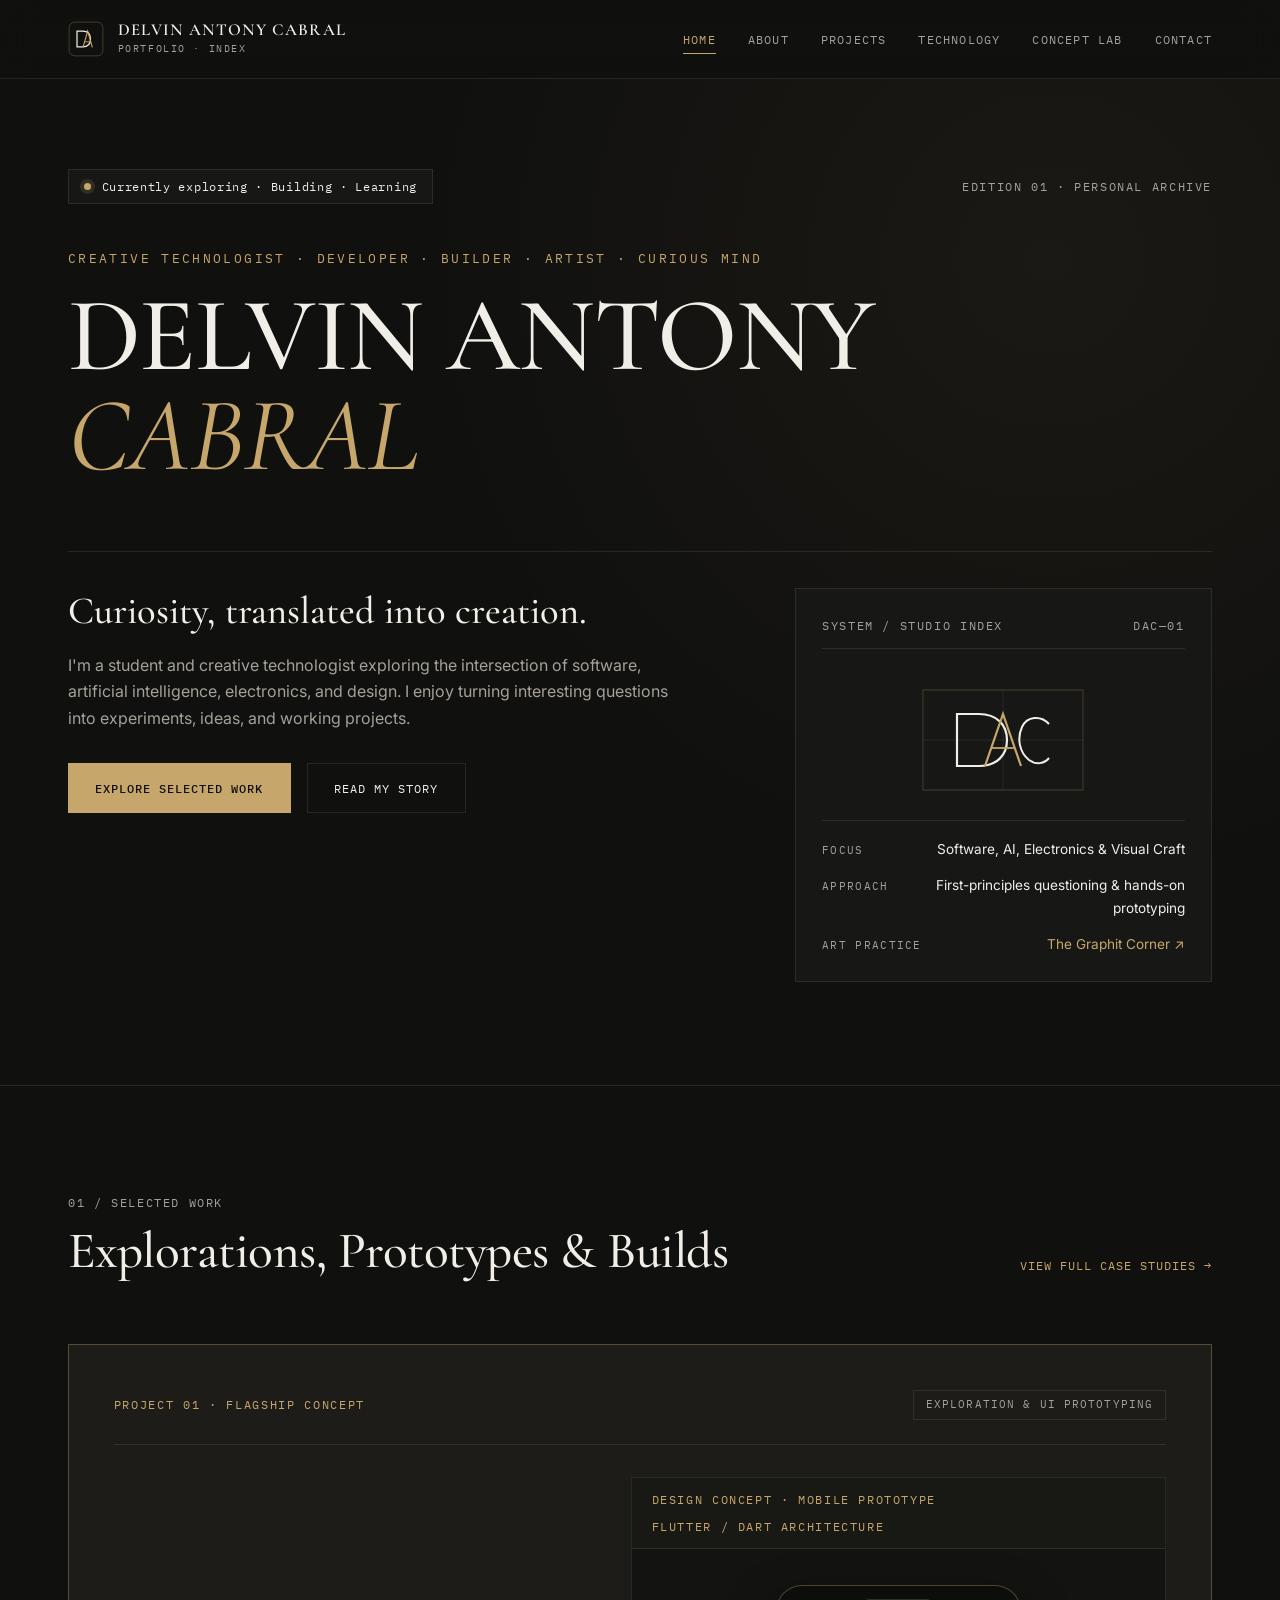
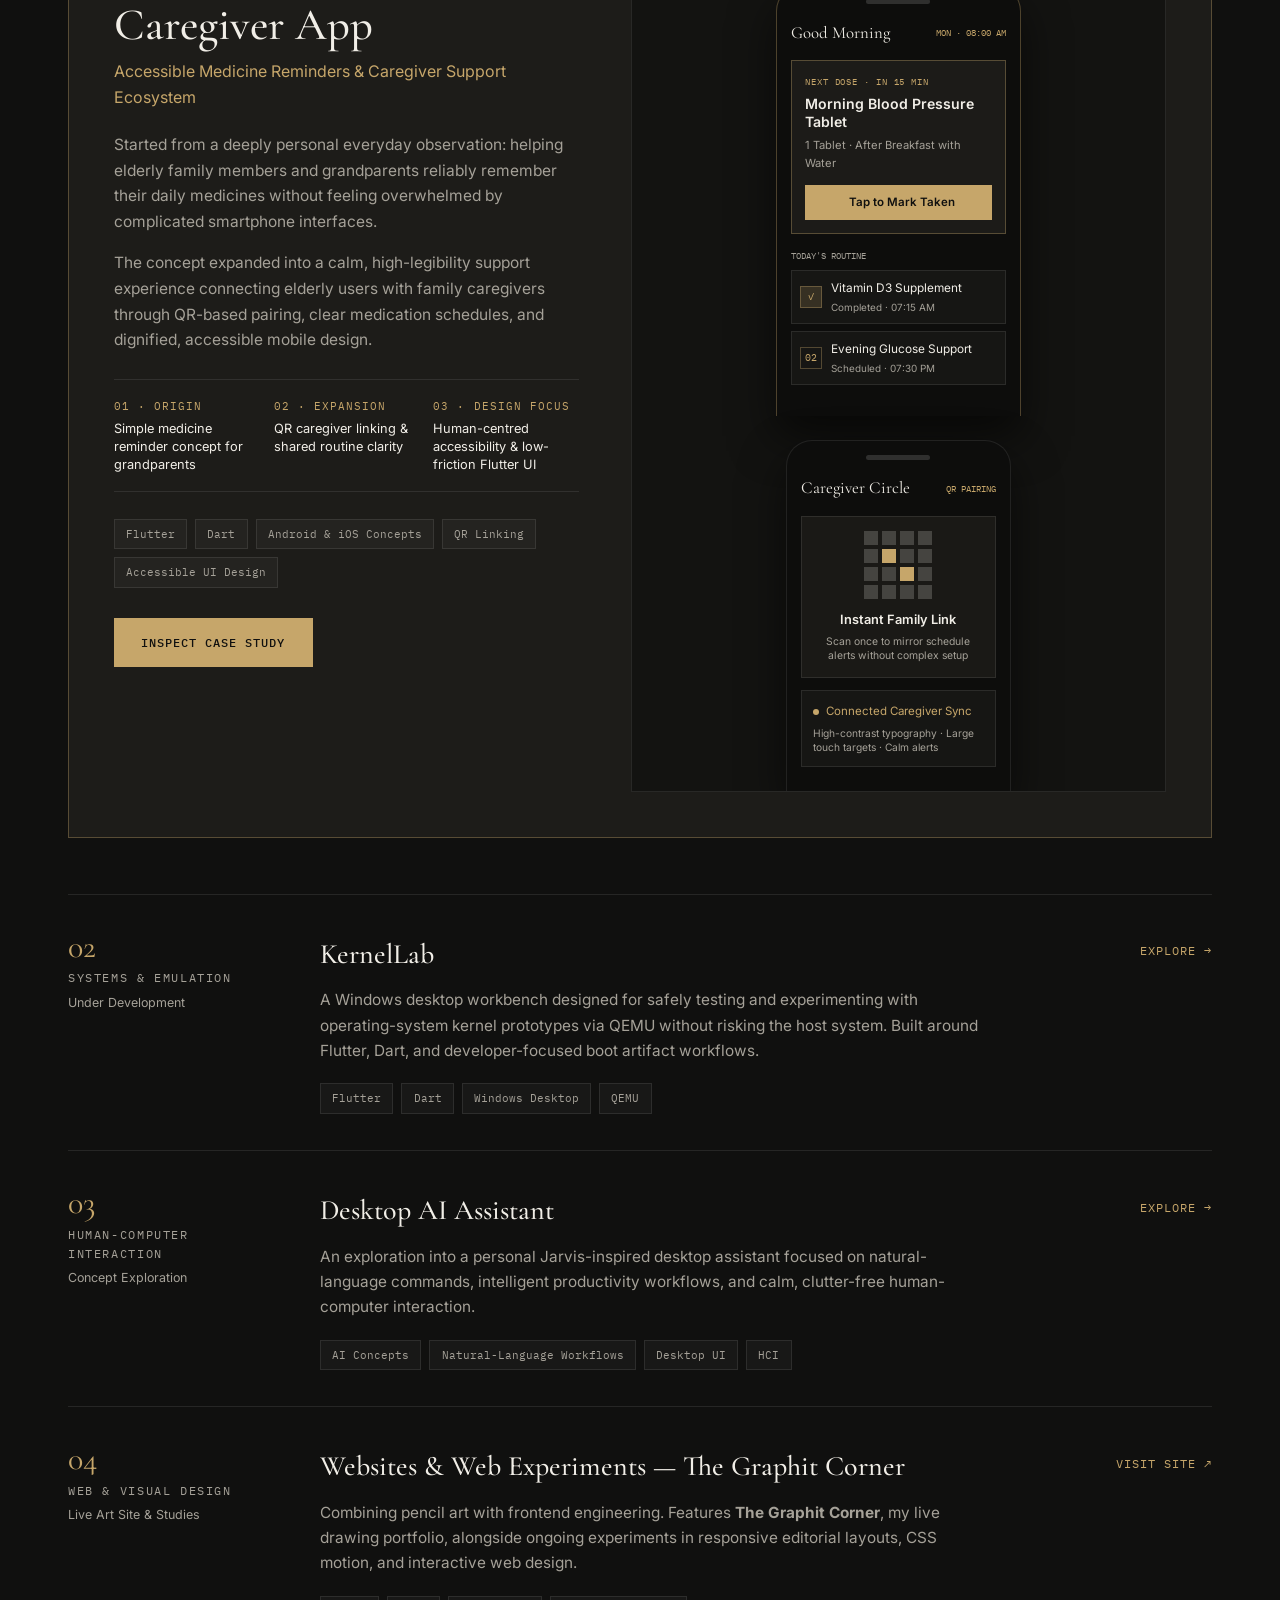
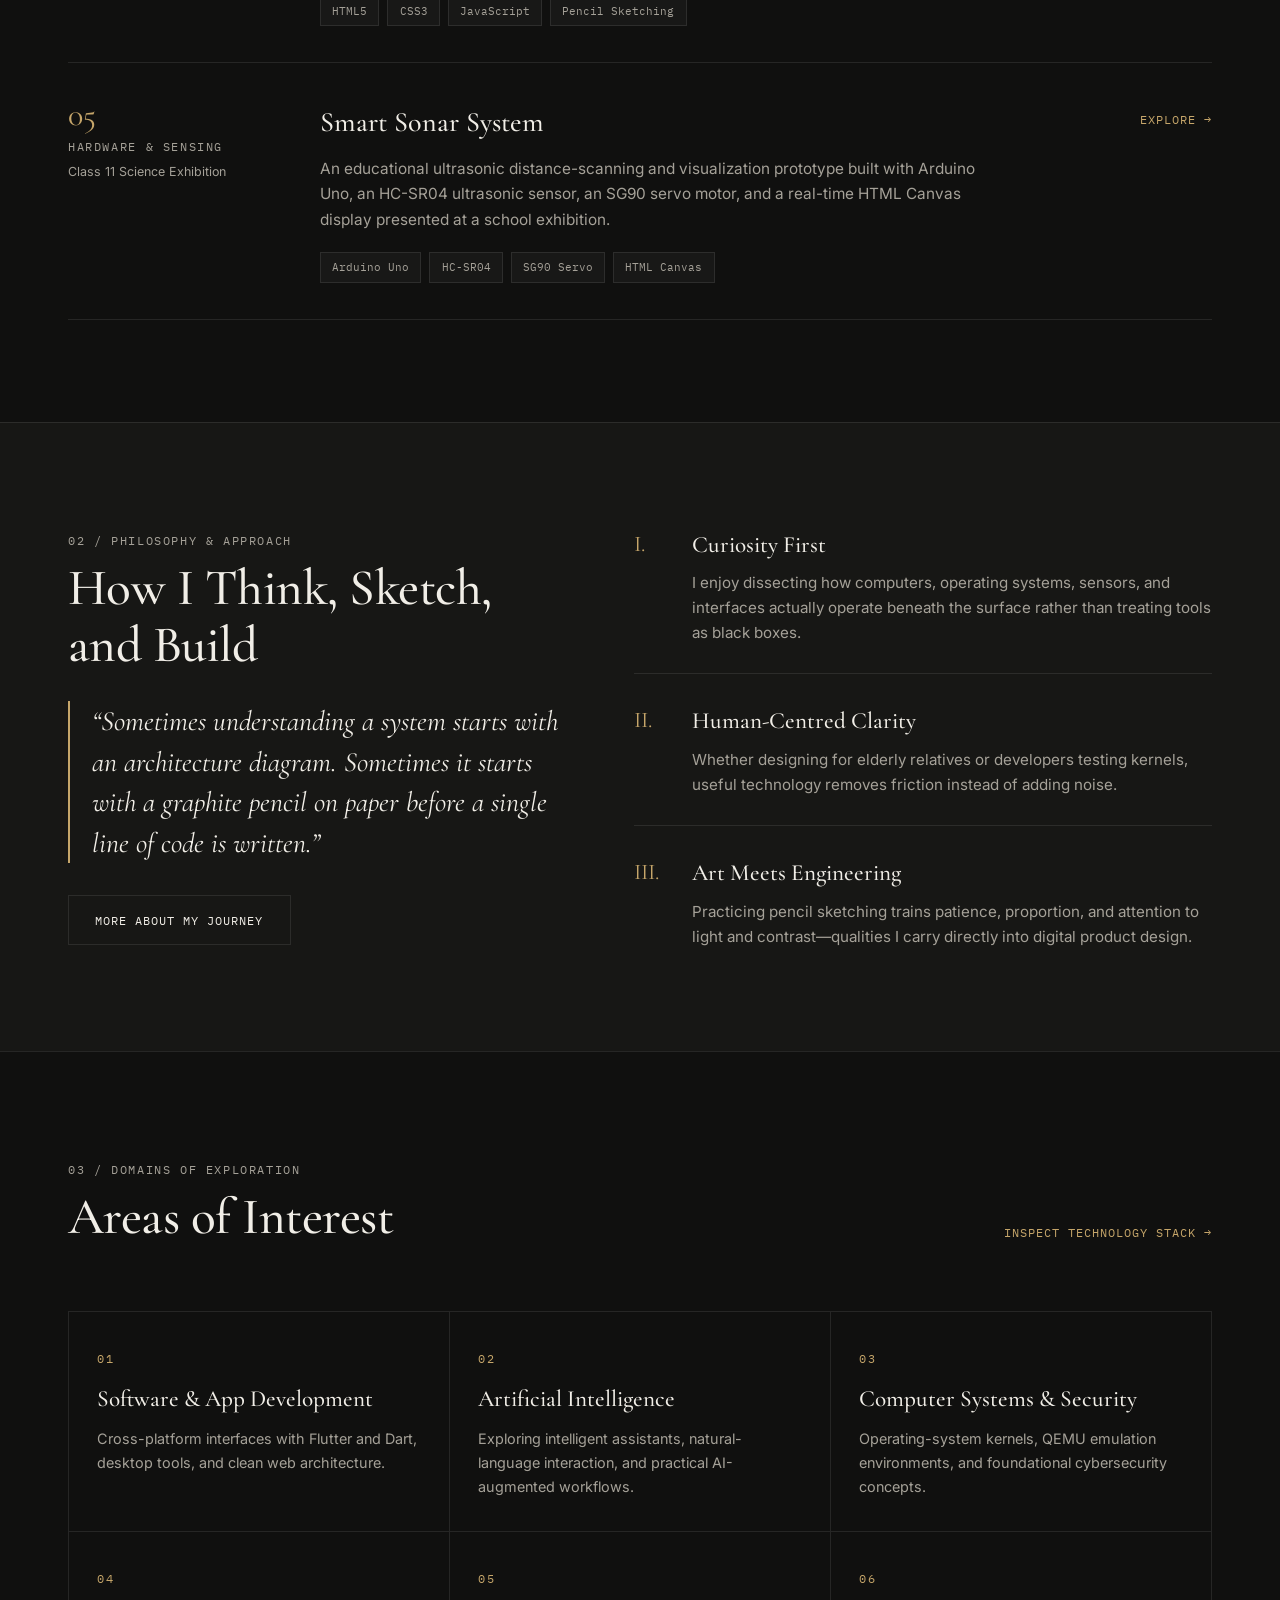
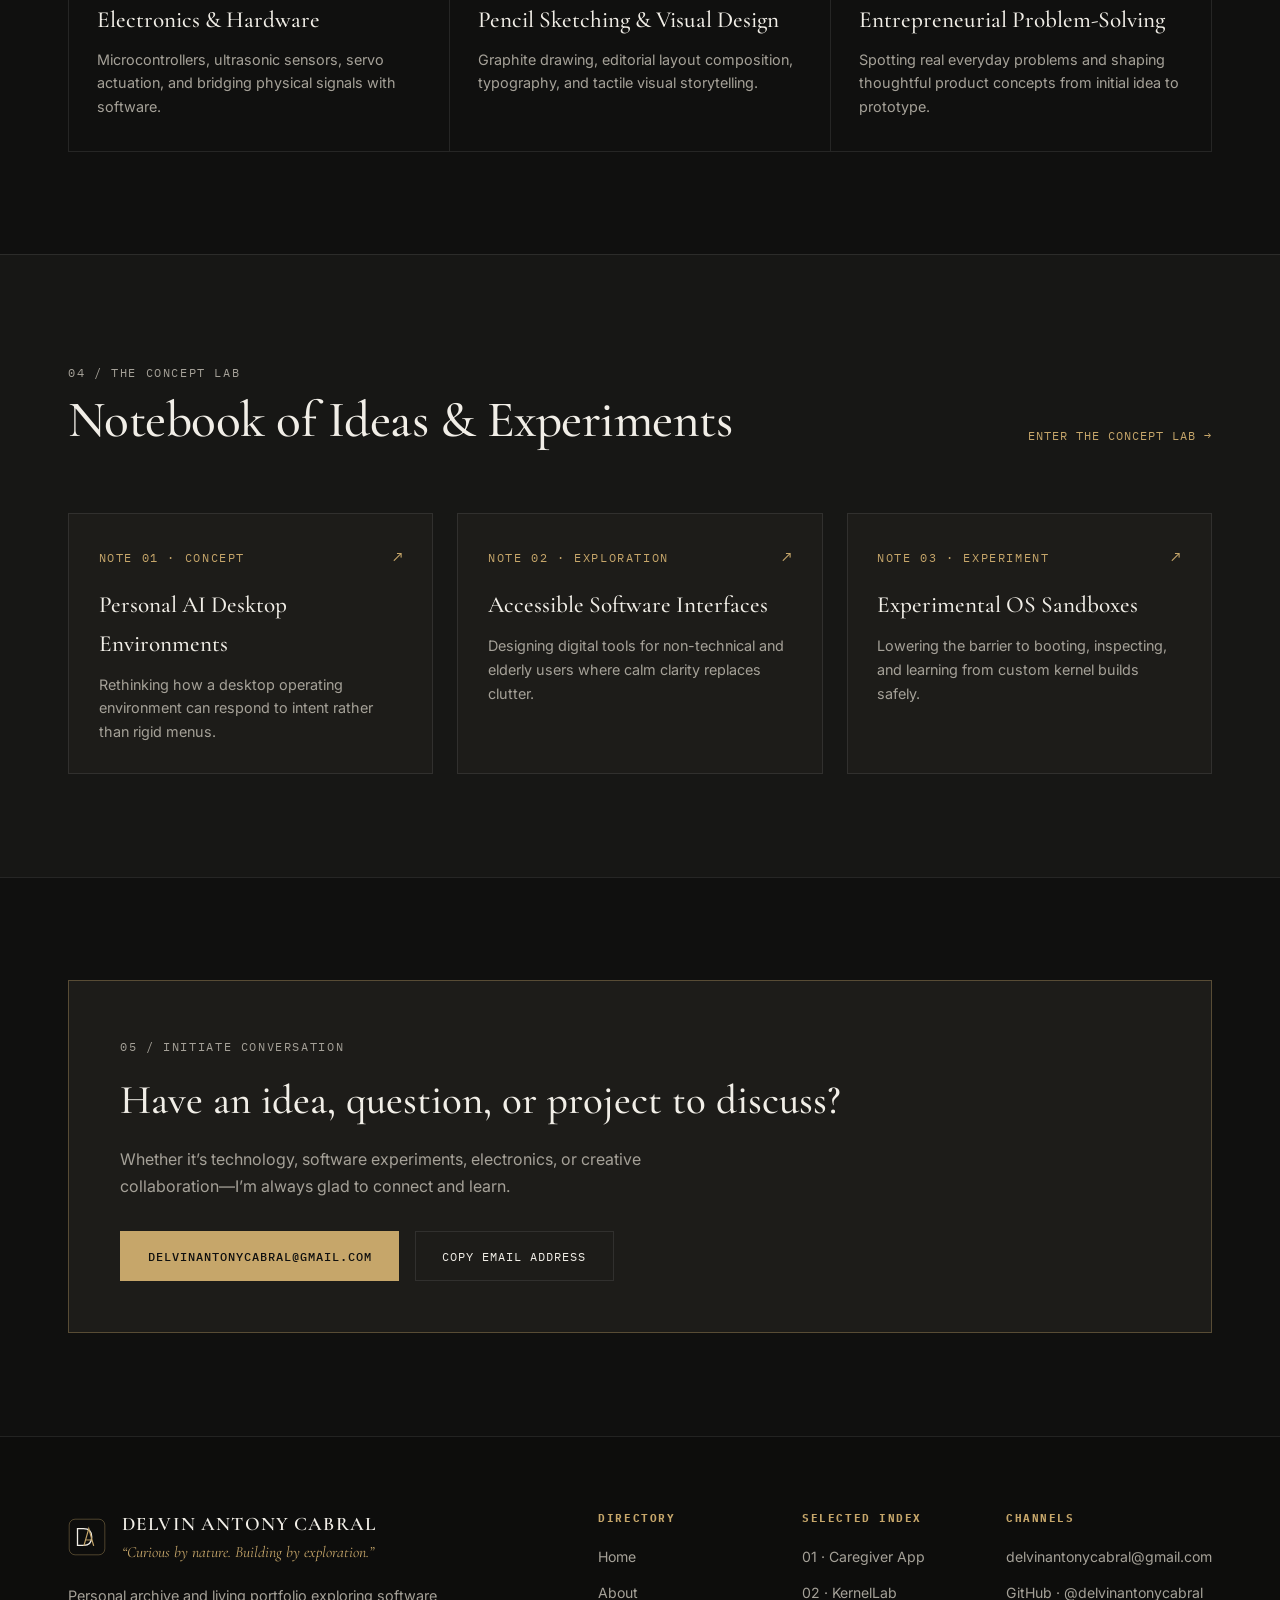
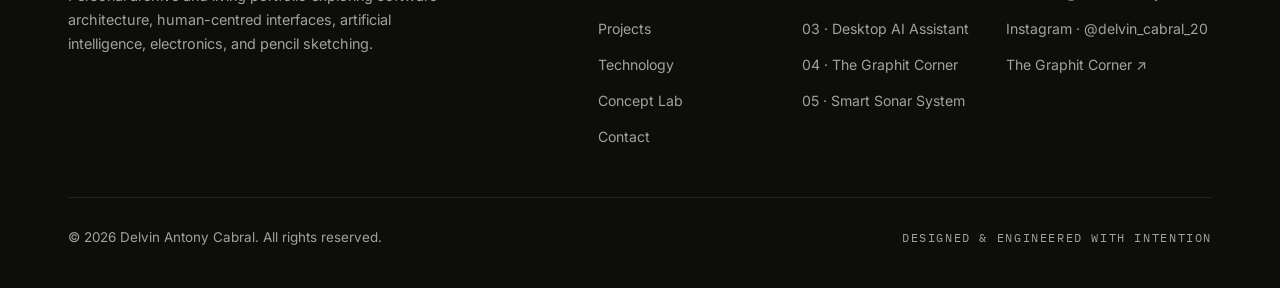
==== commit 78ab65e5: "Add files via upload" ====
--- a/index.html
+++ b/index.html
@@ -1,91 +1,635 @@
-<!doctype html>
+<!DOCTYPE html>
 <html lang="en">
 <head>
-  <meta charset="utf-8">
-  <meta name="viewport" content="width=device-width, initial-scale=1">
-  <title>Delvin Antony Cabral — Technology, Creativity & Ideas</title>
-  <meta name="description" content="The personal portfolio of Delvin Antony Cabral — a student exploring software development, AI, technology and creative work.">
-  <meta name="theme-color" content="#0b0b0a">
+  <meta charset="UTF-8">
+  <meta name="viewport" content="width=device-width, initial-scale=1.0">
+  <title>Delvin Antony Cabral — Creative Technologist, Developer & Artist</title>
+  <meta name="description" content="Personal portfolio of Delvin Antony Cabral — student, creative technologist, developer, builder, and pencil artist exploring software, AI, electronics, and design.">
+  <meta name="author" content="Delvin Antony Cabral">
+  <meta name="robots" content="index, follow">
   <link rel="canonical" href="https://delvinantonycabral.github.io/">
+
+  <!-- Open Graph / Social -->
+  <meta property="og:type" content="website">
+  <meta property="og:site_name" content="Delvin Antony Cabral">
+  <meta property="og:title" content="Delvin Antony Cabral — Creative Technologist, Developer & Artist">
+  <meta property="og:description" content="Personal portfolio of Delvin Antony Cabral — student, creative technologist, developer, builder, and pencil artist exploring software, AI, electronics, and design.">
+  <meta property="og:url" content="https://delvinantonycabral.github.io/">
+  <meta property="og:image" content="https://delvinantonycabral.github.io/assets/images/og-preview.svg">
+
+  <!-- Twitter / X -->
+  <meta name="twitter:card" content="summary_large_image">
+  <meta name="twitter:title" content="Delvin Antony Cabral — Creative Technologist, Developer & Artist">
+  <meta name="twitter:description" content="Personal portfolio of Delvin Antony Cabral — student, creative technologist, developer, builder, and pencil artist exploring software, AI, electronics, and design.">
+  <meta name="twitter:image" content="https://delvinantonycabral.github.io/assets/images/og-preview.svg">
+
+  <!-- Favicon -->
+  <link rel="icon" type="image/svg+xml" href="assets/icons/favicon.svg">
+
+  <!-- Fonts -->
   <link rel="preconnect" href="https://fonts.googleapis.com">
   <link rel="preconnect" href="https://fonts.gstatic.com" crossorigin>
-  <link href="https://fonts.googleapis.com/css2?family=DM+Mono:wght@400;500&family=DM+Sans:wght@400;500;600;700&family=Playfair+Display:ital,wght@0,500;0,600;1,500;1,600&display=swap" rel="stylesheet">
+  <link href="https://fonts.googleapis.com/css2?family=Cormorant+Garamond:ital,wght@0,400;0,500;0,600;0,700;1,400;1,600&family=IBM+Plex+Mono:wght@400;500&family=Inter:wght@300;400;500;600&display=swap" rel="stylesheet">
+
+  <!-- Styles -->
   <link rel="stylesheet" href="style.css">
+
+  <!-- Structured Data -->
   <script type="application/ld+json">
-  {"@context":"https://schema.org","@type":"Person","name":"Delvin Antony Cabral","url":"https://delvinantonycabral.github.io/","description":"Student exploring software development, AI, technology and creative work."}
+  {
+    "@context": "https://schema.org",
+    "@type": "Person",
+    "name": "Delvin Antony Cabral",
+    "alternateName": ["Delvin Cabral", "Delvin Antony"],
+    "url": "https://delvinantonycabral.github.io/",
+    "email": "mailto:delvinantonycabral@gmail.com",
+    "jobTitle": "Creative Technologist, Student Developer & Artist",
+    "knowsAbout": [
+      "Software Development",
+      "Artificial Intelligence",
+      "Flutter",
+      "Dart",
+      "Arduino Electronics",
+      "Cybersecurity Foundations",
+      "Web Development",
+      "Pencil Sketching"
+    ],
+    "sameAs": [
+      "https://github.com/delvinantonycabral",
+      "https://www.instagram.com/delvin_cabral_20/",
+      "https://thegraphitcorner.github.io/"
+    ]
+  }
   </script>
 </head>
 <body>
-  <div class="grain" aria-hidden="true"></div>
-  <header class="site-header">
-    <a class="wordmark" href="index.html" aria-label="Delvin home">D<span>.</span>AC</a>
-    <button class="menu-toggle" aria-label="Open navigation" aria-expanded="false"><span></span><span></span></button>
-    <nav class="nav" aria-label="Main navigation">
-      <a class="active" href="index.html">Home</a>
-      <a href="about.html">About</a>
-      <a href="technology.html">Technology</a>
-      <a href="projects.html">Selected work</a>
-      <a class="nav-contact" href="https://github.com/delvinantonycabral" target="_blank" rel="noopener">Find me on GitHub <span>↗</span></a>
-    </nav>
+  <a href="#main-content" class="skip-link">Skip to main content</a>
+  <header class="site-header" id="site-header">
+    <div class="container header-inner">
+      <a href="index.html" class="brand-mark" aria-label="Delvin Antony Cabral Home">
+        <svg class="brand-monogram" viewBox="0 0 64 64" width="36" height="36" aria-hidden="true">
+          <rect x="2" y="2" width="60" height="60" rx="10" fill="none" stroke="currentColor" stroke-width="1.5" stroke-opacity="0.35"/>
+          <path d="M16 18 H26 C35 18 40 23.5 40 32 C40 40.5 35 46 26 46 H16 Z" fill="none" stroke="#F1EEE7" stroke-width="2.2"/>
+          <path d="M27 46 L35 18 L43 46" fill="none" stroke="#C6A66A" stroke-width="2" stroke-linecap="square"/>
+          <line x1="29.8" y1="37" x2="40.2" y2="37" stroke="#C6A66A" stroke-width="1.6"/>
+        </svg>
+        <span class="brand-text">
+          <span class="brand-name">DELVIN ANTONY CABRAL</span>
+          <span class="brand-sub">PORTFOLIO · INDEX</span>
+        </span>
+      </a>
+
+      <nav class="desktop-nav" aria-label="Primary Navigation">
+        <ul>
+          <li><a href="index.html" class="nav-link active">Home</a></li>
+          <li><a href="about.html" class="nav-link">About</a></li>
+          <li><a href="projects.html" class="nav-link">Projects</a></li>
+          <li><a href="technology.html" class="nav-link">Technology</a></li>
+          <li><a href="concept-lab.html" class="nav-link">Concept Lab</a></li>
+          <li><a href="contact.html" class="nav-link">Contact</a></li>
+        </ul>
+      </nav>
+
+      <button class="menu-toggle" id="menu-toggle" aria-label="Open navigation menu" aria-expanded="false" aria-controls="mobile-drawer">
+        <span class="bar"></span>
+        <span class="bar"></span>
+      </button>
+    </div>
   </header>
 
-  <main>
-    <section class="hero wrap">
-      <div class="hero-meta reveal"><span class="eyebrow-line"></span><span>INDEPENDENT MIND · BUILDING IN PROGRESS</span><span class="meta-year">2026</span></div>
-      <div class="hero-title-wrap">
-        <p class="hero-kicker reveal">A curious mind at the intersection of</p>
-        <h1 class="hero-title reveal">Technology<span class="title-comma">,</span><br><em>with intention.</em></h1>
-        <div class="hero-side-note reveal"><span class="side-rule"></span><p>THINK DEEPLY.<br>MAKE SOMETHING<br>MEANINGFUL.</p></div>
-      </div>
-      <div class="hero-bottom reveal">
-        <p class="hero-intro">I'm <strong>Delvin Antony Cabral</strong> — a student, maker and creative thinker exploring how ideas become useful things. From code and electronics to pencil sketches, I'm interested in the process of making.</p>
-        <a class="round-link" href="projects.html" aria-label="Explore selected work"><span>EXPLORE<br>MY WORK</span><b>↘</b></a>
-      </div>
-      <div class="hero-index"><span>01</span><span class="index-line"></span><span>INTRODUCTION</span></div>
+  <div class="mobile-drawer" id="mobile-drawer" aria-hidden="true">
+    <div class="mobile-drawer-inner">
+      <div class="mobile-meta">NAVIGATION DIRECTORY</div>
+      <nav aria-label="Mobile Navigation">
+        <a href="index.html" class="mobile-link active">Home</a>
+        <a href="about.html" class="mobile-link">About</a>
+        <a href="projects.html" class="mobile-link">Projects</a>
+        <a href="technology.html" class="mobile-link">Technology</a>
+        <a href="concept-lab.html" class="mobile-link">Concept Lab</a>
+        <a href="contact.html" class="mobile-link">Contact</a>
+      </nav>
+      <div class="mobile-footer">
+        <p class="mono-label">DIRECT CONTACT</p>
+        <a href="mailto:delvinantonycabral@gmail.com" class="mobile-email">delvinantonycabral@gmail.com</a>
+      </div>
+    </div>
+  </div>
+
+  <main id="main-content">
+    <!-- 1. HERO / PERSONAL INTRODUCTION -->
+    <section class="hero-section">
+      <div class="container">
+        <div class="hero-top-meta reveal">
+          <div class="status-pill-live">
+            <span class="status-dot"></span>
+            <span>Currently exploring · Building · Learning</span>
+          </div>
+          <span class="mono-label">EDITION 01 · PERSONAL ARCHIVE</span>
+        </div>
+
+        <div class="hero-title-wrap reveal">
+          <p class="hero-kicker">CREATIVE TECHNOLOGIST · DEVELOPER · BUILDER · ARTIST · CURIOUS MIND</p>
+          <h1 class="hero-name">
+            <span>DELVIN ANTONY</span>
+            <span class="hero-name-accent">CABRAL</span>
+          </h1>
+        </div>
+
+        <div class="hero-editorial-grid reveal">
+          <div class="hero-statement-col">
+            <h2 class="hero-headline">Curiosity, translated into creation.</h2>
+            <p class="hero-lead">
+              I'm a student and creative technologist exploring the intersection of software, artificial intelligence, electronics, and design. I enjoy turning interesting questions into experiments, ideas, and working projects.
+            </p>
+            <div class="hero-actions">
+              <a href="projects.html" class="btn-primary">Explore Selected Work</a>
+              <a href="about.html" class="btn-secondary">Read My Story</a>
+            </div>
+          </div>
+
+          <aside class="hero-signature-panel" aria-label="Identity Blueprint">
+            <div class="sig-header">
+              <span class="mono-label">SYSTEM / STUDIO INDEX</span>
+              <span class="mono-label">DAC—01</span>
+            </div>
+            <div class="sig-emblem">
+              <svg viewBox="0 0 180 120" width="180" height="120" aria-hidden="true">
+                <rect x="10" y="10" width="160" height="100" fill="none" stroke="#C6A66A" stroke-opacity="0.28" stroke-width="1"/>
+                <line x1="10" y1="60" x2="170" y2="60" stroke="#F1EEE7" stroke-opacity="0.08" stroke-width="1"/>
+                <line x1="90" y1="10" x2="90" y2="110" stroke="#F1EEE7" stroke-opacity="0.08" stroke-width="1"/>
+                <path d="M44 34 H66 C84 34 94 45 94 60 C94 75 84 86 66 86 H44 Z" fill="none" stroke="#F1EEE7" stroke-width="2.2"/>
+                <path d="M72 86 L90 34 L108 86" fill="none" stroke="#C6A66A" stroke-width="2.2"/>
+                <line x1="78" y1="68" x2="102" y2="68" stroke="#C6A66A" stroke-width="1.8"/>
+                <path d="M136 44 C128 35 114 36 109 47 C104 58 106 72 116 80 C123 85 131 84 136 78" fill="none" stroke="#F1EEE7" stroke-width="2"/>
+              </svg>
+            </div>
+            <dl class="sig-specs">
+              <div>
+                <dt>FOCUS</dt>
+                <dd>Software, AI, Electronics &amp; Visual Craft</dd>
+              </div>
+              <div>
+                <dt>APPROACH</dt>
+                <dd>First-principles questioning &amp; hands-on prototyping</dd>
+              </div>
+              <div>
+                <dt>ART PRACTICE</dt>
+                <dd><a href="https://thegraphitcorner.github.io/" target="_blank" rel="noopener noreferrer">The Graphit Corner ↗</a></dd>
+              </div>
+            </dl>
+          </aside>
+        </div>
+      </div>
     </section>
 
-    <section class="statement-section">
-      <div class="wrap statement-grid">
-        <p class="section-label reveal">01 / THE APPROACH</p>
-        <div class="statement-copy reveal"><p>Not just learning <em>how things work.</em></p><p class="muted-statement">Learning how to make<br><em>them work better.</em></p></div>
-        <p class="statement-note reveal">Curiosity is the starting point. Building, testing and refining is where the real learning happens.</p>
+    <!-- 2 & 3. SELECTED WORK WITH PROMINENT FEATURED PROJECT (CAREGIVER APP FIRST) -->
+    <section class="section-block border-top" id="selected-work">
+      <div class="container">
+        <div class="section-header-row reveal">
+          <div>
+            <span class="mono-label">01 / SELECTED WORK</span>
+            <h2 class="section-title">Explorations, Prototypes &amp; Builds</h2>
+          </div>
+          <a href="projects.html" class="text-link">View Full Case Studies →</a>
+        </div>
+
+        <!-- FEATURED PROJECT 01: CAREGIVER APP (LARGEST VISUAL EMPHASIS) -->
+        <article class="featured-project-card reveal">
+          <div class="featured-badge-row">
+            <span class="project-index-tag">PROJECT 01 · FLAGSHIP CONCEPT</span>
+            <span class="project-phase-tag">Exploration &amp; UI Prototyping</span>
+          </div>
+
+          <div class="featured-project-grid">
+            <div class="featured-copy">
+              <h3 class="featured-title">Caregiver App</h3>
+              <p class="featured-subtitle">Accessible Medicine Reminders &amp; Caregiver Support Ecosystem</p>
+              <p class="project-desc">
+                Started from a deeply personal everyday observation: helping elderly family members and grandparents reliably remember their daily medicines without feeling overwhelmed by complicated smartphone interfaces.
+              </p>
+              <p class="project-desc">
+                The concept expanded into a calm, high-legibility support experience connecting elderly users with family caregivers through QR-based pairing, clear medication schedules, and dignified, accessible mobile design.
+              </p>
+
+              <div class="evolution-mini">
+                <div class="evo-step">
+                  <span>01 · ORIGIN</span>
+                  <p>Simple medicine reminder concept for grandparents</p>
+                </div>
+                <div class="evo-step">
+                  <span>02 · EXPANSION</span>
+                  <p>QR caregiver linking &amp; shared routine clarity</p>
+                </div>
+                <div class="evo-step">
+                  <span>03 · DESIGN FOCUS</span>
+                  <p>Human-centred accessibility &amp; low-friction Flutter UI</p>
+                </div>
+              </div>
+
+              <div class="tech-pills">
+                <span>Flutter</span>
+                <span>Dart</span>
+                <span>Android &amp; iOS Concepts</span>
+                <span>QR Linking</span>
+                <span>Accessible UI Design</span>
+              </div>
+
+              <div class="project-cta-row">
+                <a href="projects.html#caregiver-app" class="btn-primary">Inspect Case Study</a>
+              </div>
+            </div>
+
+            <div class="featured-visual">
+              <div class="showcase-stage caregiver-stage" aria-label="Caregiver App conceptual interface preview">
+  <div class="stage-meta-bar">
+    <span class="mono-tag">DESIGN CONCEPT · MOBILE PROTOTYPE</span>
+    <span class="mono-tag">FLUTTER / DART ARCHITECTURE</span>
+  </div>
+  <div class="phones-composition">
+    <!-- Primary Phone: Elderly Medicine Reminder Interface -->
+    <div class="phone-frame phone-primary">
+      <div class="phone-notch"></div>
+      <div class="phone-screen">
+        <div class="app-top-bar">
+          <span class="app-greeting">Good Morning</span>
+          <span class="app-date">MON · 08:00 AM</span>
+        </div>
+        <div class="app-focus-card">
+          <div class="app-badge">NEXT DOSE · IN 15 MIN</div>
+          <div class="app-med-title">Morning Blood Pressure Tablet</div>
+          <div class="app-med-sub">1 Tablet · After Breakfast with Water</div>
+          <div class="app-action-btn">
+            <span class="check-dot"></span>
+            <span>Tap to Mark Taken</span>
+          </div>
+        </div>
+        <div class="app-schedule-list">
+          <div class="app-list-label">TODAY'S ROUTINE</div>
+          <div class="app-schedule-row completed">
+            <span class="status-pill done">✓</span>
+            <div>
+              <div class="row-title">Vitamin D3 Supplement</div>
+              <div class="row-sub">Completed · 07:15 AM</div>
+            </div>
+          </div>
+          <div class="app-schedule-row upcoming">
+            <span class="status-pill pending">02</span>
+            <div>
+              <div class="row-title">Evening Glucose Support</div>
+              <div class="row-sub">Scheduled · 07:30 PM</div>
+            </div>
+          </div>
+        </div>
+      </div>
+    </div>
+
+    <!-- Secondary Phone: Caregiver QR Link & Sync Interface -->
+    <div class="phone-frame phone-secondary">
+      <div class="phone-notch"></div>
+      <div class="phone-screen">
+        <div class="app-top-bar">
+          <span class="app-greeting">Caregiver Circle</span>
+          <span class="app-date">QR PAIRING</span>
+        </div>
+        <div class="qr-pairing-box">
+          <div class="qr-grid" aria-hidden="true">
+            <span></span><span></span><span></span><span></span>
+            <span></span><span class="gold-cell"></span><span></span><span></span>
+            <span></span><span></span><span class="gold-cell"></span><span></span>
+            <span></span><span></span><span></span><span></span>
+          </div>
+          <div class="qr-caption">Instant Family Link</div>
+          <div class="qr-sub">Scan once to mirror schedule alerts without complex setup</div>
+        </div>
+        <div class="caregiver-status-card">
+          <div class="cg-row">
+            <span class="pulse-indicator"></span>
+            <span>Connected Caregiver Sync</span>
+          </div>
+          <div class="cg-detail">High-contrast typography · Large touch targets · Calm alerts</div>
+        </div>
+      </div>
+    </div>
+  </div>
+</div>
+            </div>
+          </div>
+        </article>
+
+        <!-- REMAINING SELECTED WORK IN STRICT ORDER: 02, 03, 04, 05 -->
+        <div class="projects-editorial-list">
+          <!-- PROJECT 02: KERNELLAB -->
+          <article class="project-row reveal">
+            <div class="project-row-meta">
+              <span class="project-num">02</span>
+              <span class="mono-label">SYSTEMS &amp; EMULATION</span>
+              <span class="status-note">Under Development</span>
+            </div>
+            <div class="project-row-content">
+              <h3><a href="projects.html#kernellab">KernelLab</a></h3>
+              <p>
+                A Windows desktop workbench designed for safely testing and experimenting with operating-system kernel prototypes via QEMU without risking the host system. Built around Flutter, Dart, and developer-focused boot artifact workflows.
+              </p>
+              <div class="tech-pills">
+                <span>Flutter</span>
+                <span>Dart</span>
+                <span>Windows Desktop</span>
+                <span>QEMU</span>
+              </div>
+            </div>
+            <div class="project-row-action">
+              <a href="projects.html#kernellab" class="text-link">Explore →</a>
+            </div>
+          </article>
+
+          <!-- PROJECT 03: DESKTOP AI ASSISTANT -->
+          <article class="project-row reveal">
+            <div class="project-row-meta">
+              <span class="project-num">03</span>
+              <span class="mono-label">HUMAN-COMPUTER INTERACTION</span>
+              <span class="status-note">Concept Exploration</span>
+            </div>
+            <div class="project-row-content">
+              <h3><a href="projects.html#desktop-ai-assistant">Desktop AI Assistant</a></h3>
+              <p>
+                An exploration into a personal Jarvis-inspired desktop assistant focused on natural-language commands, intelligent productivity workflows, and calm, clutter-free human-computer interaction.
+              </p>
+              <div class="tech-pills">
+                <span>AI Concepts</span>
+                <span>Natural-Language Workflows</span>
+                <span>Desktop UI</span>
+                <span>HCI</span>
+              </div>
+            </div>
+            <div class="project-row-action">
+              <a href="projects.html#desktop-ai-assistant" class="text-link">Explore →</a>
+            </div>
+          </article>
+
+          <!-- PROJECT 04: WEBSITES & WEB EXPERIMENTS -->
+          <article class="project-row reveal">
+            <div class="project-row-meta">
+              <span class="project-num">04</span>
+              <span class="mono-label">WEB &amp; VISUAL DESIGN</span>
+              <span class="status-note">Live Art Site &amp; Studies</span>
+            </div>
+            <div class="project-row-content">
+              <h3><a href="projects.html#websites-experiments">Websites &amp; Web Experiments — The Graphit Corner</a></h3>
+              <p>
+                Combining pencil art with frontend engineering. Features <strong>The Graphit Corner</strong>, my live drawing portfolio, alongside ongoing experiments in responsive editorial layouts, CSS motion, and interactive web design.
+              </p>
+              <div class="tech-pills">
+                <span>HTML5</span>
+                <span>CSS3</span>
+                <span>JavaScript</span>
+                <span>Pencil Sketching</span>
+              </div>
+            </div>
+            <div class="project-row-action">
+              <a href="https://thegraphitcorner.github.io/" target="_blank" rel="noopener noreferrer" class="text-link">Visit Site ↗</a>
+            </div>
+          </article>
+
+          <!-- PROJECT 05: SMART SONAR SYSTEM (ALWAYS LAST) -->
+          <article class="project-row reveal">
+            <div class="project-row-meta">
+              <span class="project-num">05</span>
+              <span class="mono-label">HARDWARE &amp; SENSING</span>
+              <span class="status-note">Class 11 Science Exhibition</span>
+            </div>
+            <div class="project-row-content">
+              <h3><a href="projects.html#smart-sonar-system">Smart Sonar System</a></h3>
+              <p>
+                An educational ultrasonic distance-scanning and visualization prototype built with Arduino Uno, an HC-SR04 ultrasonic sensor, an SG90 servo motor, and a real-time HTML Canvas display presented at a school exhibition.
+              </p>
+              <div class="tech-pills">
+                <span>Arduino Uno</span>
+                <span>HC-SR04</span>
+                <span>SG90 Servo</span>
+                <span>HTML Canvas</span>
+              </div>
+            </div>
+            <div class="project-row-action">
+              <a href="projects.html#smart-sonar-system" class="text-link">Explore →</a>
+            </div>
+          </article>
+        </div>
       </div>
     </section>
 
-    <section class="work-section wrap">
-      <div class="section-heading reveal"><div><p class="section-label">02 / SELECTED EXPLORATIONS</p><h2>Things I've been<br><em>working on.</em></h2></div><a class="text-link" href="projects.html">VIEW ALL PROJECTS <span>↗</span></a></div>
-      <div class="project-feature reveal">
-        <a class="project-visual visual-kernel" href="projects.html#kernellab" aria-label="View KernelLab project">
-          <div class="visual-top"><span>01 — DEVELOPMENT ENVIRONMENT</span><span>IN PROGRESS</span></div>
-          <div class="terminal-art"><div class="terminal-bar"><i></i><i></i><i></i><span>kernellab / workspace</span></div><div class="terminal-content"><span class="terminal-dim">kernel_lab</span><br><b>$</b> boot environment<br><span class="terminal-gold">→</span> preparing virtual machine...<br><span class="terminal-dim">QEMU · WINDOWS · FLUTTER</span></div></div>
-          <span class="visual-caption">A safer space to explore kernel experiments.</span>
-        </a>
-        <div class="project-info"><p class="project-number">01 / SOFTWARE & SYSTEMS</p><h3>Kernel<span>Lab</span></h3><p>An evolving Windows-based interface concept for testing kernel experiments in a virtual environment. The QEMU workflow is being developed.</p><a class="arrow-link" href="projects.html#kernellab">DISCOVER THE PROJECT <span>↗</span></a></div>
-      </div>
-      <div class="project-feature reverse reveal">
-        <a class="project-visual visual-sonar" href="projects.html#smart-sonar" aria-label="View Smart Sonar project">
-          <div class="sonar-orbit orbit-one"></div><div class="sonar-orbit orbit-two"></div><div class="sonar-sweep"></div><div class="sonar-dot"></div><div class="sonar-cross">+</div><div class="sonar-label">SMART SONAR / 02</div><div class="sonar-coords">ARDUINO UNO<br>HC-SR04 · SERVO</div>
-          <span class="visual-caption">An interactive scanning demonstration.</span>
-        </a>
-        <div class="project-info"><p class="project-number">02 / ELECTRONICS & INTERACTION</p><h3>Smart <span>Sonar</span></h3><p>An Arduino-based scanning demonstration combining an ultrasonic sensor, servo motor and a browser-based radar visualisation.</p><a class="arrow-link" href="projects.html#smart-sonar">DISCOVER THE PROJECT <span>↗</span></a></div>
-      </div>
-      <div class="project-feature reveal">
-        <a class="project-visual visual-ideas" href="projects.html#other-explorations" aria-label="View other explorations">
-          <span class="ideas-word">IDEAS<br><em>in motion.</em></span><span class="ideas-orbit"></span><span class="ideas-index">NOT EVERY IDEA<br>STARTS AS CODE.</span>
-          <span class="visual-caption">Experiments, prototypes and questions worth exploring.</span>
-        </a>
-        <div class="project-info"><p class="project-number">03 / EXPERIMENTS</p><h3>Beyond the <span>screen</span></h3><p>From early caregiver-app concepts to AI assistant experiments and cybersecurity learning — a collection of directions I'm exploring.</p><a class="arrow-link" href="projects.html#other-explorations">EXPLORE THE JOURNEY <span>↗</span></a></div>
+    <!-- 4. ABOUT MY APPROACH -->
+    <section class="section-block alt-surface border-top">
+      <div class="container">
+        <div class="approach-grid reveal">
+          <div class="approach-lead">
+            <span class="mono-label">02 / PHILOSOPHY &amp; APPROACH</span>
+            <h2 class="section-title">How I Think, Sketch, and Build</h2>
+            <p class="editorial-quote">
+              “Sometimes understanding a system starts with an architecture diagram. Sometimes it starts with a graphite pencil on paper before a single line of code is written.”
+            </p>
+            <a href="about.html" class="btn-secondary">More About My Journey</a>
+          </div>
+
+          <div class="approach-pillars">
+            <div class="pillar-item">
+              <span class="pillar-num">I.</span>
+              <div>
+                <h3>Curiosity First</h3>
+                <p>I enjoy dissecting how computers, operating systems, sensors, and interfaces actually operate beneath the surface rather than treating tools as black boxes.</p>
+              </div>
+            </div>
+            <div class="pillar-item">
+              <span class="pillar-num">II.</span>
+              <div>
+                <h3>Human-Centred Clarity</h3>
+                <p>Whether designing for elderly relatives or developers testing kernels, useful technology removes friction instead of adding noise.</p>
+              </div>
+            </div>
+            <div class="pillar-item">
+              <span class="pillar-num">III.</span>
+              <div>
+                <h3>Art Meets Engineering</h3>
+                <p>Practicing pencil sketching trains patience, proportion, and attention to light and contrast—qualities I carry directly into digital product design.</p>
+              </div>
+            </div>
+          </div>
+        </div>
       </div>
     </section>
 
-    <section class="manifesto">
-      <div class="wrap manifesto-inner"><p class="section-label reveal">03 / A NOTE TO SELF</p><p class="manifesto-quote reveal">“Stay curious.<br><em>Build with purpose.</em><br>Keep creating.”</p><div class="manifesto-foot reveal"><span>DELVIN ANTONY CABRAL</span><span>ALWAYS A WORK IN PROGRESS ↗</span></div></div>
+    <!-- 5. AREAS OF INTEREST -->
+    <section class="section-block border-top">
+      <div class="container">
+        <div class="section-header-row reveal">
+          <div>
+            <span class="mono-label">03 / DOMAINS OF EXPLORATION</span>
+            <h2 class="section-title">Areas of Interest</h2>
+          </div>
+          <a href="technology.html" class="text-link">Inspect Technology Stack →</a>
+        </div>
+
+        <div class="domains-grid reveal">
+          <div class="domain-cell">
+            <span class="mono-tag">01</span>
+            <h3>Software &amp; App Development</h3>
+            <p>Cross-platform interfaces with Flutter and Dart, desktop tools, and clean web architecture.</p>
+          </div>
+          <div class="domain-cell">
+            <span class="mono-tag">02</span>
+            <h3>Artificial Intelligence</h3>
+            <p>Exploring intelligent assistants, natural-language interaction, and practical AI-augmented workflows.</p>
+          </div>
+          <div class="domain-cell">
+            <span class="mono-tag">03</span>
+            <h3>Computer Systems &amp; Security</h3>
+            <p>Operating-system kernels, QEMU emulation environments, and foundational cybersecurity concepts.</p>
+          </div>
+          <div class="domain-cell">
+            <span class="mono-tag">04</span>
+            <h3>Electronics &amp; Hardware</h3>
+            <p>Microcontrollers, ultrasonic sensors, servo actuation, and bridging physical signals with software.</p>
+          </div>
+          <div class="domain-cell">
+            <span class="mono-tag">05</span>
+            <h3>Pencil Sketching &amp; Visual Design</h3>
+            <p>Graphite drawing, editorial layout composition, typography, and tactile visual storytelling.</p>
+          </div>
+          <div class="domain-cell">
+            <span class="mono-tag">06</span>
+            <h3>Entrepreneurial Problem-Solving</h3>
+            <p>Spotting real everyday problems and shaping thoughtful product concepts from initial idea to prototype.</p>
+          </div>
+        </div>
+      </div>
     </section>
 
-    <section class="contact-strip wrap reveal"><div><p class="section-label">HAVE AN IDEA?</p><h2>Let's make<br><em>something matter.</em></h2></div><a class="contact-circle" href="https://github.com/delvinantonycabral" target="_blank" rel="noopener">VIEW<br>GITHUB <span>↗</span></a></section>
+    <!-- 6. CREATIVE EXPERIMENTS (CONCEPT LAB TEASER) -->
+    <section class="section-block alt-surface border-top">
+      <div class="container">
+        <div class="section-header-row reveal">
+          <div>
+            <span class="mono-label">04 / THE CONCEPT LAB</span>
+            <h2 class="section-title">Notebook of Ideas &amp; Experiments</h2>
+          </div>
+          <a href="concept-lab.html" class="text-link">Enter The Concept Lab →</a>
+        </div>
+
+        <div class="lab-teaser-grid reveal">
+          <a href="concept-lab.html" class="lab-note-card">
+            <div class="lab-note-top">
+              <span class="mono-tag">NOTE 01 · CONCEPT</span>
+              <span class="lab-arrow">↗</span>
+            </div>
+            <h3>Personal AI Desktop Environments</h3>
+            <p>Rethinking how a desktop operating environment can respond to intent rather than rigid menus.</p>
+          </a>
+
+          <a href="concept-lab.html" class="lab-note-card">
+            <div class="lab-note-top">
+              <span class="mono-tag">NOTE 02 · EXPLORATION</span>
+              <span class="lab-arrow">↗</span>
+            </div>
+            <h3>Accessible Software Interfaces</h3>
+            <p>Designing digital tools for non-technical and elderly users where calm clarity replaces clutter.</p>
+          </a>
+
+          <a href="concept-lab.html" class="lab-note-card">
+            <div class="lab-note-top">
+              <span class="mono-tag">NOTE 03 · EXPERIMENT</span>
+              <span class="lab-arrow">↗</span>
+            </div>
+            <h3>Experimental OS Sandboxes</h3>
+            <p>Lowering the barrier to booting, inspecting, and learning from custom kernel builds safely.</p>
+          </a>
+        </div>
+      </div>
+    </section>
+
+    <!-- 7. CONTACT SECTION -->
+    <section class="section-block border-top">
+      <div class="container">
+        <div class="contact-banner reveal">
+          <div>
+            <span class="mono-label">05 / INITIATE CONVERSATION</span>
+            <h2 class="contact-banner-title">Have an idea, question, or project to discuss?</h2>
+            <p class="contact-banner-sub">
+              Whether it’s technology, software experiments, electronics, or creative collaboration—I’m always glad to connect and learn.
+            </p>
+          </div>
+          <div class="contact-banner-actions">
+            <a href="mailto:delvinantonycabral@gmail.com" class="btn-primary">delvinantonycabral@gmail.com</a>
+            <button type="button" class="btn-secondary copy-email-btn" data-email="delvinantonycabral@gmail.com">
+              Copy Email Address
+            </button>
+          </div>
+        </div>
+      </div>
+    </section>
   </main>
 
-  <footer class="footer wrap"><a class="wordmark" href="index.html">D<span>.</span>AC</a><span>© <span id="year"></span> DELVIN ANTONY CABRAL</span><a href="#top">BACK TO TOP ↑</a></footer>
+  <footer class="site-footer">
+    <div class="container">
+      <div class="footer-top">
+        <div class="footer-identity">
+          <div class="footer-brand-row">
+            <svg class="brand-monogram" viewBox="0 0 64 64" width="38" height="38" aria-hidden="true">
+              <rect x="2" y="2" width="60" height="60" rx="10" fill="none" stroke="#C6A66A" stroke-width="1.5" stroke-opacity="0.4"/>
+              <path d="M16 18 H26 C35 18 40 23.5 40 32 C40 40.5 35 46 26 46 H16 Z" fill="none" stroke="#F1EEE7" stroke-width="2.2"/>
+              <path d="M27 46 L35 18 L43 46" fill="none" stroke="#C6A66A" stroke-width="2" stroke-linecap="square"/>
+              <line x1="29.8" y1="37" x2="40.2" y2="37" stroke="#C6A66A" stroke-width="1.6"/>
+            </svg>
+            <div>
+              <p class="footer-name">DELVIN ANTONY CABRAL</p>
+              <p class="footer-tagline">“Curious by nature. Building by exploration.”</p>
+            </div>
+          </div>
+          <p class="footer-summary">
+            Personal archive and living portfolio exploring software architecture, human-centred interfaces, artificial intelligence, electronics, and pencil sketching.
+          </p>
+        </div>
+
+        <div class="footer-links-grid">
+          <div class="footer-col">
+            <h2 class="footer-heading">DIRECTORY</h2>
+            <ul>
+              <li><a href="index.html">Home</a></li>
+              <li><a href="about.html">About</a></li>
+              <li><a href="projects.html">Projects</a></li>
+              <li><a href="technology.html">Technology</a></li>
+              <li><a href="concept-lab.html">Concept Lab</a></li>
+              <li><a href="contact.html">Contact</a></li>
+            </ul>
+          </div>
+
+          <div class="footer-col">
+            <h2 class="footer-heading">SELECTED INDEX</h2>
+            <ul>
+              <li><a href="projects.html#caregiver-app">01 · Caregiver App</a></li>
+              <li><a href="projects.html#kernellab">02 · KernelLab</a></li>
+              <li><a href="projects.html#desktop-ai-assistant">03 · Desktop AI Assistant</a></li>
+              <li><a href="projects.html#websites-experiments">04 · The Graphit Corner</a></li>
+              <li><a href="projects.html#smart-sonar-system">05 · Smart Sonar System</a></li>
+            </ul>
+          </div>
+
+          <div class="footer-col">
+            <h2 class="footer-heading">CHANNELS</h2>
+            <ul>
+              <li><a href="mailto:delvinantonycabral@gmail.com">delvinantonycabral@gmail.com</a></li>
+              <li><a href="https://github.com/delvinantonycabral" target="_blank" rel="noopener noreferrer">GitHub · @delvinantonycabral</a></li>
+              <li><a href="https://www.instagram.com/delvin_cabral_20/" target="_blank" rel="noopener noreferrer">Instagram · @delvin_cabral_20</a></li>
+              <li><a href="https://thegraphitcorner.github.io/" target="_blank" rel="noopener noreferrer">The Graphit Corner ↗</a></li>
+            </ul>
+          </div>
+        </div>
+      </div>
+
+      <div class="footer-bottom">
+        <p>© <span id="current-year">2026</span> Delvin Antony Cabral. All rights reserved.</p>
+        <p class="mono-label">DESIGNED &amp; ENGINEERED WITH INTENTION</p>
+      </div>
+    </div>
+  </footer>
   <script src="script.js"></script>
 </body>
 </html>
--- a/style.css
+++ b/style.css
@@ -1,8 +1,2182 @@
-/* DELVIN — editorial portfolio system */
-:root{--bg:#0b0b0a;--panel:#11110f;--panel2:#171613;--text:#eeeae2;--muted:#8d8980;--gold:#b99a61;--gold2:#d0b47c;--line:rgba(224,210,181,.16);--serif:"Playfair Display",Georgia,serif;--sans:"DM Sans",Arial,sans-serif;--mono:"DM Mono",monospace}
-*{box-sizing:border-box}html{scroll-behavior:smooth;scroll-padding-top:90px}body{margin:0;background:var(--bg);color:var(--text);font-family:var(--sans);font-size:15px;line-height:1.7;overflow-x:hidden}a{color:inherit;text-decoration:none}button{font:inherit}.grain{position:fixed;inset:0;z-index:10;pointer-events:none;opacity:.035;background-image:url("data:image/svg+xml,%3Csvg viewBox='0 0 180 180' xmlns='http://www.w3.org/2000/svg'%3E%3Cfilter id='n'%3E%3CfeTurbulence type='fractalNoise' baseFrequency='.9' numOctaves='3' stitchTiles='stitch'/%3E%3C/filter%3E%3Crect width='100%25' height='100%25' filter='url(%23n)' opacity='.5'/%3E%3C/svg%3E")}.wrap{width:min(1160px,calc(100% - 80px));margin-inline:auto}.site-header{height:86px;width:min(1320px,calc(100% - 80px));margin:auto;display:flex;align-items:center;justify-content:space-between;border-bottom:1px solid var(--line);position:relative;z-index:20}.wordmark{font:500 20px var(--serif);letter-spacing:.12em}.wordmark span{color:var(--gold)}.nav{display:flex;align-items:center;gap:38px}.nav a{font:10px var(--mono);letter-spacing:.12em;text-transform:uppercase;color:#aaa69e;transition:color .25s}.nav a:hover,.nav a.active{color:var(--gold2)}.nav .nav-contact{border:1px solid rgba(185,154,97,.55);padding:11px 17px;color:var(--gold2)}.nav-contact span{margin-left:10px}.menu-toggle{display:none;background:none;border:0;color:var(--text)}.hero{min-height:710px;padding-top:70px;position:relative}.hero:before{content:"";position:absolute;right:4%;top:110px;width:420px;height:420px;border:1px solid rgba(185,154,97,.12);border-radius:50%;box-shadow:0 0 0 48px rgba(185,154,97,.018),0 0 0 100px rgba(185,154,97,.012);pointer-events:none}.hero:after{content:"";position:absolute;right:22%;top:120px;width:1px;height:430px;background:linear-gradient(transparent,var(--line),transparent);transform:rotate(39deg);pointer-events:none}.hero-meta,.section-label,.project-number,.detail-top,.visual-top,.manifesto-foot,.footer,.tech-num,.sonar-label,.sonar-coords,.ideas-index{font:10px var(--mono);letter-spacing:.16em;color:var(--gold);text-transform:uppercase}.hero-meta{display:flex;align-items:center;gap:14px}.eyebrow-line{width:42px;height:1px;background:var(--gold)}.meta-year{margin-left:auto;color:#68645d}.hero-title-wrap{position:relative;z-index:1;margin-top:80px}.hero-kicker{font:italic 18px var(--serif);color:#aaa49a;margin:0 0 16px 7px}.hero-title{font:500 clamp(74px,10vw,142px)/.91 var(--serif);letter-spacing:-.065em;margin:0;max-width:900px}.hero-title em,.inner-title em,.statement-copy em,.section-heading h2 em,.manifesto-quote em,.contact-strip h2 em,.about-end h2 em{color:var(--gold);font-weight:500}.title-comma{color:var(--gold)}.hero-side-note{position:absolute;right:4%;bottom:8px;display:flex;gap:14px;align-items:flex-start}.hero-side-note p{font:9px/1.8 var(--mono);letter-spacing:.13em;color:#aaa69e}.side-rule{width:28px;height:1px;background:var(--gold);margin-top:8px}.hero-bottom{display:flex;align-items:flex-end;justify-content:space-between;max-width:780px;margin-top:62px;position:relative;z-index:2}.hero-intro{max-width:490px;color:#aaa69e;font-size:15px;line-height:1.9}.hero-intro strong{color:var(--text);font-weight:500}.round-link{width:116px;height:116px;border:1px solid rgba(185,154,97,.65);border-radius:50%;display:flex;flex-direction:column;align-items:center;justify-content:center;font:9px/1.7 var(--mono);letter-spacing:.1em;color:var(--gold2);transition:background .3s,transform .3s}.round-link b{font-size:20px;font-weight:400}.round-link:hover{background:rgba(185,154,97,.1);transform:rotate(-8deg)}.hero-index{position:absolute;bottom:34px;left:0;display:flex;align-items:center;gap:13px;color:#6e6a62;font:9px var(--mono);letter-spacing:.14em}.hero-index span:first-child{color:var(--gold)}.index-line{height:1px;width:55px;background:var(--line)}.statement-section{background:#10100e;border-block:1px solid var(--line);padding:100px 0}.statement-grid{display:grid;grid-template-columns:1fr 2.3fr 1fr;gap:40px;align-items:start}.section-label{margin:0;color:var(--gold)}.statement-copy p{font:500 clamp(34px,5vw,66px)/1.12 var(--serif);letter-spacing:-.035em;margin:0}.statement-copy .muted-statement{color:#77736c;margin-top:10px}.statement-note{font-size:12px;color:var(--muted);max-width:210px;margin:8px 0}.work-section{padding-top:130px;padding-bottom:130px}.section-heading{display:flex;justify-content:space-between;align-items:flex-end;margin-bottom:68px}.section-heading h2,.contact-strip h2{font:500 clamp(44px,6vw,76px)/1.04 var(--serif);letter-spacing:-.045em;margin:22px 0 0}.text-link,.arrow-link{font:10px var(--mono);letter-spacing:.12em;color:var(--gold2)}.text-link span,.arrow-link span{font-size:16px;margin-left:12px}.project-feature{display:grid;grid-template-columns:1.35fr .65fr;gap:72px;align-items:center;margin:0 0 110px}.project-feature.reverse{grid-template-columns:.65fr 1.35fr}.project-feature.reverse .project-visual{order:2}.project-feature.reverse .project-info{order:1}.project-visual{height:390px;position:relative;display:block;overflow:hidden;background:#141411;border:1px solid rgba(185,154,97,.2)}.visual-top{position:absolute;top:24px;left:25px;right:25px;display:flex;justify-content:space-between;font-size:9px;color:#9b8a69}.terminal-art{position:absolute;width:68%;max-width:490px;left:16%;top:26%;background:#0b0c0b;border:1px solid rgba(185,154,97,.3);box-shadow:0 25px 90px #0008;transform:rotate(-3deg)}.terminal-bar{height:34px;border-bottom:1px solid #302a20;display:flex;align-items:center;gap:6px;padding:0 12px}.terminal-bar i{width:6px;height:6px;background:#71634a;border-radius:50%}.terminal-bar span{font:9px var(--mono);color:#777;margin-left:8px}.terminal-content{padding:22px 25px 28px;font:12px/2.1 var(--mono);color:#c7c0b1}.terminal-content b,.terminal-gold{color:var(--gold2)}.terminal-dim{color:#69675f}.visual-caption{position:absolute;bottom:22px;left:25px;color:#77736b;font:italic 12px var(--serif)}.project-info{max-width:360px}.project-number{font-size:9px;color:#8b7958}.project-info h3,.detail-text h2{font:500 52px/1 var(--serif);letter-spacing:-.04em;margin:19px 0}.project-info h3 span,.detail-text h2 span{font-style:italic;color:var(--gold)}.project-info>p:not(.project-number),.detail-text>p{color:#9d9990;font-size:13px;line-height:1.9}.arrow-link{display:inline-block;margin-top:20px}.visual-sonar{background:radial-gradient(ellipse at 50% 52%,#282419 0,#14130f 42%,#0d0d0c 78%)}.sonar-orbit{position:absolute;border:1px solid rgba(185,154,97,.28);border-radius:50%;aspect-ratio:1;left:50%;top:52%;transform:translate(-50%,-50%)}.orbit-one{width:210px}.orbit-two{width:340px}.sonar-sweep{position:absolute;width:170px;height:170px;left:50%;top:52%;transform-origin:0 0;transform:rotate(-40deg);background:conic-gradient(from 0deg,transparent 0 82%,rgba(185,154,97,.4) 100%);clip-path:polygon(0 0,100% 0,0 100%)}.sonar-dot{position:absolute;width:7px;height:7px;border-radius:50%;background:var(--gold2);left:66%;top:39%;box-shadow:0 0 18px var(--gold)}.sonar-cross{position:absolute;left:50%;top:52%;color:var(--gold);font-size:20px;transform:translate(-50%,-50%)}.sonar-label{position:absolute;top:25px;left:25px;font-size:9px}.sonar-coords{position:absolute;right:25px;bottom:28px;text-align:right;font-size:8px;line-height:1.9;color:#8e836b}.visual-ideas{background:radial-gradient(ellipse at 70% 45%,#28231a,#11110f 65%)}.ideas-word{position:absolute;left:13%;top:22%;font:500 clamp(48px,6vw,78px)/.95 var(--serif);letter-spacing:-.06em}.ideas-word em{color:var(--gold)}.ideas-orbit{position:absolute;width:230px;height:230px;border:1px solid rgba(185,154,97,.35);border-radius:50%;right:13%;top:18%;box-shadow:0 0 0 25px rgba(185,154,97,.025),0 0 0 55px rgba(185,154,97,.018)}.ideas-index{position:absolute;right:24px;bottom:30px;text-align:right;color:#9b8b69;font-size:9px;line-height:1.8}.manifesto{background:#12110f;border-block:1px solid var(--line);padding:110px 0}.manifesto-inner{position:relative}.manifesto-quote{font:500 clamp(48px,8vw,100px)/1.05 var(--serif);letter-spacing:-.05em;margin:45px 0 70px}.manifesto-foot{display:flex;justify-content:space-between;color:#77736a;font-size:9px}.contact-strip{padding:115px 0;display:flex;align-items:center;justify-content:space-between}.contact-strip h2{font-size:clamp(43px,6vw,70px)}.contact-circle{width:135px;height:135px;border:1px solid var(--gold);border-radius:50%;display:flex;align-items:center;justify-content:center;flex-direction:column;font:10px/1.6 var(--mono);letter-spacing:.1em;color:var(--gold2);transition:transform .3s,background .3s}.contact-circle span{font-size:19px}.contact-circle:hover{transform:rotate(10deg);background:#b99a6112}.footer{min-height:90px;border-top:1px solid var(--line);display:flex;align-items:center;justify-content:space-between;color:#77736a;font-size:9px}.footer .wordmark{color:var(--text);font-size:17px}.footer a:last-child{color:var(--gold2)}
-/* Interior pages */.inner-hero{padding-top:120px;padding-bottom:105px;border-bottom:1px solid var(--line)}.inner-title{font:500 clamp(64px,9vw,116px)/.98 var(--serif);letter-spacing:-.06em;margin:42px 0 28px}.inner-lead{font:italic 19px/1.7 var(--serif);color:#aaa49a;max-width:590px}.about-body{display:grid;grid-template-columns:.55fr 1.45fr;gap:100px;padding-top:110px;padding-bottom:130px}.about-aside{border-top:1px solid var(--line);padding-top:25px}.about-monogram{font:italic 120px/.9 var(--serif);color:#d8d0c1}.about-monogram span{color:var(--gold)}.about-aside p{font:9px/2 var(--mono);letter-spacing:.16em;color:var(--gold);margin-top:30px}.about-copy{max-width:690px}.large-copy{font:500 clamp(36px,5vw,60px)/1.12 var(--serif);letter-spacing:-.04em;margin:0 0 38px}.large-copy em{color:var(--gold)}.about-copy>p:not(.large-copy){color:#a09b91;font-size:14px;line-height:2;margin-bottom:24px}.about-values{display:grid;grid-template-columns:repeat(3,1fr);gap:25px;margin-top:60px;border-top:1px solid var(--line);padding-top:25px}.about-values div span{display:block;color:var(--gold);font:10px var(--mono);margin-bottom:20px}.about-values b{font:500 22px var(--serif)}.about-values p{font-size:11px;color:var(--muted);line-height:1.8}.about-end{background:#12110f;padding:90px 0;border-block:1px solid var(--line)}.about-end h2{font:500 clamp(50px,7vw,82px)/1.04 var(--serif);letter-spacing:-.05em;margin:35px 0}.tech-list{padding-top:25px;padding-bottom:100px}.tech-row{display:grid;grid-template-columns:70px 1fr 1fr;gap:40px;padding:55px 0;border-bottom:1px solid var(--line);align-items:start}.tech-num{padding-top:9px}.tech-row h2{font:500 clamp(36px,4vw,54px)/1.05 var(--serif);letter-spacing:-.04em;margin:0}.tech-row h2 em{color:var(--gold)}.tech-row p{font-size:12px;color:#99948a;line-height:1.9;max-width:380px}.tech-tags{display:flex;flex-wrap:wrap;gap:8px;align-content:start}.tech-tags span{font:9px var(--mono);letter-spacing:.08em;color:#b7a783;border:1px solid rgba(185,154,97,.25);padding:8px 10px}.tech-note{border-top:1px solid var(--line);padding:35px 0 110px;display:grid;grid-template-columns:1fr 2fr;gap:40px}.tech-note p{max-width:650px;color:#a09b91;font:italic 19px/1.8 var(--serif);margin:0}.project-list{padding-top:20px;padding-bottom:100px}.detail-project{display:grid;grid-template-columns:1.1fr .9fr;gap:75px;padding:65px 0;border-bottom:1px solid var(--line);align-items:center}.detail-art{height:370px;position:relative;overflow:hidden;border:1px solid rgba(185,154,97,.2)}.detail-art .terminal-art{top:28%;width:78%;left:11%}.detail-top{display:flex;justify-content:space-between;gap:10px;font-size:9px}.status{color:#c4a76d}.status:before{content:"";display:inline-block;width:5px;height:5px;background:var(--gold);border-radius:50%;margin:0 8px 1px 0}.status.complete{color:#a5ad91}.status.complete:before{background:#a5ad91}.detail-text h2{font-size:48px}.detail-text .learning{border-left:1px solid var(--gold);padding-left:17px;margin-top:25px;font-size:12px}.detail-text .learning b{color:#d4c5a6;font-weight:500}.detail-text .tech-tags{margin-top:25px}.detail-text>p b{color:#ddd4c4;font-weight:500}
-.reveal{opacity:0;transform:translateY(22px);transition:opacity .8s ease,transform .8s cubic-bezier(.2,.7,.2,1)}.reveal.visible{opacity:1;transform:none}
-@media(max-width:800px){.wrap,.site-header{width:calc(100% - 42px)}.site-header{height:72px}.menu-toggle{display:flex;flex-direction:column;gap:6px;padding:12px}.menu-toggle span{width:23px;height:1px;background:var(--gold)}.nav{display:none;position:absolute;top:71px;left:-21px;right:-21px;background:#11110f;border-bottom:1px solid var(--line);padding:25px 22px 30px;flex-direction:column;align-items:flex-start;gap:22px}.nav.open{display:flex}.nav .nav-contact{margin-top:5px}.hero{min-height:690px;padding-top:48px}.hero:before{width:260px;height:260px;right:-10%;top:190px}.hero-title-wrap{margin-top:100px}.hero-title{font-size:clamp(65px,14vw,105px)}.hero-side-note{right:0;bottom:-80px}.hero-bottom{margin-top:80px;align-items:flex-start}.hero-intro{max-width:70%;font-size:13px}.round-link{width:88px;height:88px;font-size:8px;flex-shrink:0}.statement-section{padding:70px 0}.statement-grid{grid-template-columns:1fr;gap:30px}.statement-note{max-width:360px;margin-left:auto}.work-section{padding:85px 0}.section-heading{align-items:flex-start;gap:25px;flex-direction:column;margin-bottom:45px}.project-feature,.project-feature.reverse{grid-template-columns:1fr;gap:25px;margin-bottom:75px}.project-feature.reverse .project-visual,.project-feature.reverse .project-info{order:initial}.project-visual{height:300px}.project-info{max-width:600px}.project-info h3{font-size:44px}.manifesto{padding:80px 0}.manifesto-quote{margin:35px 0 55px}.contact-strip{padding:80px 0}.contact-circle{width:105px;height:105px;flex-shrink:0}.footer{gap:18px;flex-wrap:wrap;padding:22px 0}.inner-hero{padding-top:85px;padding-bottom:70px}.inner-title{font-size:clamp(57px,12vw,88px)}.about-body{grid-template-columns:1fr;gap:45px;padding-top:75px;padding-bottom:85px}.about-aside{display:flex;align-items:center;gap:30px}.about-monogram{font-size:80px}.about-aside p{margin:0}.about-values{gap:14px}.tech-row{grid-template-columns:35px 1fr;gap:20px;padding:38px 0}.tech-row .tech-tags{grid-column:2}.tech-note{grid-template-columns:1fr;gap:20px;padding-bottom:75px}.detail-project{grid-template-columns:1fr;gap:30px;padding:45px 0}.detail-art{height:300px}.detail-text h2{font-size:43px}}
-@media(max-width:460px){.hero{min-height:670px}.hero-meta{font-size:8px}.hero-title-wrap{margin-top:90px}.hero-title{font-size:64px}.hero-kicker{font-size:15px}.hero-side-note{display:none}.hero-bottom{margin-top:65px}.hero-intro{max-width:68%;font-size:12px}.round-link{width:82px;height:82px}.hero-index{bottom:24px}.section-heading h2,.contact-strip h2{font-size:48px}.project-visual{height:260px}.terminal-art{width:85%;left:7.5%}.terminal-content{padding:15px;font-size:10px}.manifesto-foot{font-size:7px;gap:15px}.contact-strip{gap:15px}.contact-circle{width:88px;height:88px;font-size:8px}.inner-title{font-size:56px}.about-values{grid-template-columns:1fr}.about-values div{display:grid;grid-template-columns:35px 1fr;gap:8px}.about-values div span{grid-row:span 2;margin:5px 0}.about-values p{margin:0}.detail-art{height:255px}}
-@media(prefers-reduced-motion:reduce){html{scroll-behavior:auto}.reveal{opacity:1;transform:none;transition:none}*{animation-duration:.01ms!important;transition-duration:.01ms!important}}
+/* ==========================================================================
+   DELVIN ANTONY CABRAL — EDITORIAL DARK PORTFOLIO STYLESHEET
+   Palette:
+   Background:           #10100F
+   Secondary Background: #171715
+   Card Background:      #1D1C19
+   Primary Text:         #F1EEE7
+   Secondary Text:       #A5A198
+   Gold Accent:          #C6A66A
+   Subtle Border:        rgba(255, 255, 255, 0.09)
+   ========================================================================== */
+
+:root {
+  --bg-primary: #10100F;
+  --bg-secondary: #171715;
+  --bg-card: #1D1C19;
+  --text-primary: #F1EEE7;
+  --text-secondary: #A5A198;
+  --accent-gold: #C6A66A;
+  --accent-bronze: #8E7344;
+  --border-subtle: rgba(255, 255, 255, 0.09);
+  --border-gold: rgba(198, 166, 106, 0.35);
+
+  --font-serif: 'Cormorant Garamond', Georgia, serif;
+  --font-sans: 'Inter', -apple-system, BlinkMacSystemFont, sans-serif;
+  --font-mono: 'IBM Plex Mono', monospace;
+
+  --container-max: 1240px;
+  --transition-smooth: cubic-bezier(0.22, 1, 0.36, 1);
+}
+
+*, *::before, *::after {
+  box-sizing: border-box;
+  margin: 0;
+  padding: 0;
+}
+
+html {
+  scroll-behavior: smooth;
+  background-color: var(--bg-primary);
+  color: var(--text-primary);
+  font-family: var(--font-sans);
+  font-size: 16px;
+  line-height: 1.65;
+  -webkit-font-smoothing: antialiased;
+  overflow-x: hidden;
+}
+
+body {
+  background-color: var(--bg-primary);
+  color: var(--text-primary);
+  overflow-x: hidden;
+  min-height: 100vh;
+  display: flex;
+  flex-direction: column;
+}
+
+main {
+  flex: 1;
+}
+
+img, svg {
+  display: block;
+  max-width: 100%;
+}
+
+a {
+  color: inherit;
+  text-decoration: none;
+}
+
+ul, ol {
+  list-style: none;
+}
+
+.container {
+  width: 100%;
+  max-width: var(--container-max);
+  margin: 0 auto;
+  padding: 0 clamp(1.25rem, 4vw, 3rem);
+}
+
+.skip-link {
+  position: absolute;
+  left: -9999px;
+  top: 1rem;
+  background: var(--accent-gold);
+  color: var(--bg-primary);
+  padding: 0.6rem 1rem;
+  font-family: var(--font-mono);
+  font-size: 0.8rem;
+  z-index: 9999;
+}
+
+.skip-link:focus {
+  left: 1rem;
+}
+
+/* Typography Utilities */
+.mono-label, .mono-tag {
+  font-family: var(--font-mono);
+  font-size: 0.72rem;
+  letter-spacing: 0.14em;
+  text-transform: uppercase;
+  color: var(--text-secondary);
+}
+
+.mono-tag {
+  color: var(--accent-gold);
+}
+
+.border-top {
+  border-top: 1px solid var(--border-subtle);
+}
+
+.alt-surface {
+  background-color: var(--bg-secondary);
+}
+
+.section-block {
+  padding: clamp(4.5rem, 8vw, 7.5rem) 0;
+}
+
+.section-header-row {
+  display: flex;
+  justify-content: space-between;
+  align-items: flex-end;
+  gap: 1.5rem;
+  margin-bottom: clamp(2.5rem, 5vw, 4rem);
+  flex-wrap: wrap;
+}
+
+.section-title {
+  font-family: var(--font-serif);
+  font-size: clamp(2.1rem, 4vw, 3.2rem);
+  font-weight: 500;
+  line-height: 1.12;
+  letter-spacing: -0.01em;
+  margin-top: 0.5rem;
+}
+
+/* Buttons & Links */
+.btn-primary, .btn-secondary {
+  display: inline-flex;
+  align-items: center;
+  justify-content: center;
+  gap: 0.5rem;
+  padding: 0.85rem 1.65rem;
+  font-family: var(--font-mono);
+  font-size: 0.78rem;
+  letter-spacing: 0.08em;
+  text-transform: uppercase;
+  border: 1px solid var(--accent-gold);
+  cursor: pointer;
+  transition: all 0.35s var(--transition-smooth);
+}
+
+.btn-primary {
+  background-color: var(--accent-gold);
+  color: #10100F;
+  font-weight: 500;
+}
+
+.btn-primary:hover {
+  background-color: #d6b87e;
+  border-color: #d6b87e;
+  transform: translateY(-2px);
+}
+
+.btn-secondary {
+  background-color: transparent;
+  color: var(--text-primary);
+  border-color: var(--border-subtle);
+}
+
+.btn-secondary:hover {
+  border-color: var(--accent-gold);
+  color: var(--accent-gold);
+  transform: translateY(-2px);
+}
+
+.text-link {
+  font-family: var(--font-mono);
+  font-size: 0.78rem;
+  letter-spacing: 0.08em;
+  text-transform: uppercase;
+  color: var(--accent-gold);
+  border-bottom: 1px solid transparent;
+  padding-bottom: 0.2rem;
+  transition: border-color 0.3s ease, opacity 0.3s ease;
+}
+
+.text-link:hover {
+  border-bottom-color: var(--accent-gold);
+}
+
+.inline-gold-link {
+  color: var(--accent-gold);
+  border-bottom: 1px solid rgba(198, 166, 106, 0.4);
+  transition: border-color 0.25s ease;
+}
+
+.inline-gold-link:hover {
+  border-bottom-color: var(--accent-gold);
+}
+
+/* ==========================================================================
+   HEADER & NAVIGATION
+   ========================================================================== */
+.site-header {
+  position: sticky;
+  top: 0;
+  z-index: 1000;
+  background-color: rgba(16, 16, 15, 0.88);
+  backdrop-filter: blur(14px);
+  -webkit-backdrop-filter: blur(14px);
+  border-bottom: 1px solid var(--border-subtle);
+}
+
+.header-inner {
+  display: flex;
+  align-items: center;
+  justify-content: space-between;
+  height: 78px;
+}
+
+.brand-mark {
+  display: inline-flex;
+  align-items: center;
+  gap: 0.85rem;
+}
+
+.brand-monogram {
+  color: var(--accent-gold);
+  flex-shrink: 0;
+}
+
+.brand-text {
+  display: flex;
+  flex-direction: column;
+}
+
+.brand-name {
+  font-family: var(--font-serif);
+  font-size: 1.05rem;
+  font-weight: 600;
+  letter-spacing: 0.08em;
+  line-height: 1.1;
+  color: var(--text-primary);
+}
+
+.brand-sub {
+  font-family: var(--font-mono);
+  font-size: 0.62rem;
+  letter-spacing: 0.16em;
+  color: var(--text-secondary);
+  margin-top: 2px;
+}
+
+.desktop-nav ul {
+  display: flex;
+  align-items: center;
+  gap: 2rem;
+}
+
+.nav-link {
+  position: relative;
+  font-family: var(--font-mono);
+  font-size: 0.75rem;
+  letter-spacing: 0.1em;
+  text-transform: uppercase;
+  color: var(--text-secondary);
+  padding: 0.4rem 0;
+  transition: color 0.3s ease;
+}
+
+.nav-link::after {
+  content: '';
+  position: absolute;
+  left: 0;
+  bottom: 0;
+  width: 100%;
+  height: 1px;
+  background-color: var(--accent-gold);
+  transform: scaleX(0);
+  transform-origin: right;
+  transition: transform 0.35s var(--transition-smooth);
+}
+
+.nav-link:hover, .nav-link.active {
+  color: var(--text-primary);
+}
+
+.nav-link:hover::after, .nav-link.active::after {
+  transform: scaleX(1);
+  transform-origin: left;
+}
+
+.nav-link.active {
+  color: var(--accent-gold);
+}
+
+/* Mobile Menu Button & Drawer */
+.menu-toggle {
+  display: none;
+  flex-direction: column;
+  justify-content: center;
+  gap: 6px;
+  width: 42px;
+  height: 42px;
+  background: transparent;
+  border: 1px solid var(--border-subtle);
+  cursor: pointer;
+  padding: 0 10px;
+}
+
+.menu-toggle .bar {
+  width: 100%;
+  height: 1.5px;
+  background-color: var(--text-primary);
+  transition: transform 0.3s ease;
+}
+
+.menu-toggle[aria-expanded="true"] .bar:first-child {
+  transform: translateY(3.75px) rotate(45deg);
+}
+
+.menu-toggle[aria-expanded="true"] .bar:last-child {
+  transform: translateY(-3.75px) rotate(-45deg);
+}
+
+.mobile-drawer {
+  position: fixed;
+  inset: 78px 0 0 0;
+  background-color: var(--bg-primary);
+  z-index: 999;
+  transform: translateY(-100%);
+  opacity: 0;
+  visibility: hidden;
+  transition: all 0.4s var(--transition-smooth);
+  border-bottom: 1px solid var(--border-subtle);
+}
+
+.mobile-drawer.open {
+  transform: translateY(0);
+  opacity: 1;
+  visibility: visible;
+}
+
+.mobile-drawer-inner {
+  padding: 2.5rem 1.5rem;
+  display: flex;
+  flex-direction: column;
+  justify-content: space-between;
+  height: 100%;
+}
+
+.mobile-meta {
+  font-family: var(--font-mono);
+  font-size: 0.7rem;
+  letter-spacing: 0.16em;
+  color: var(--accent-gold);
+  margin-bottom: 1.5rem;
+}
+
+.mobile-drawer nav {
+  display: flex;
+  flex-direction: column;
+  gap: 1.1rem;
+}
+
+.mobile-link {
+  font-family: var(--font-serif);
+  font-size: 2rem;
+  color: var(--text-primary);
+  border-bottom: 1px solid var(--border-subtle);
+  padding-bottom: 0.6rem;
+}
+
+.mobile-link.active {
+  color: var(--accent-gold);
+}
+
+.mobile-footer {
+  padding-top: 1.5rem;
+}
+
+.mobile-email {
+  display: inline-block;
+  margin-top: 0.4rem;
+  color: var(--text-primary);
+  font-size: 0.95rem;
+}
+
+/* ==========================================================================
+   HERO SECTION (HOMEPAGE)
+   ========================================================================== */
+.hero-section {
+  padding: clamp(3.5rem, 7vw, 6.5rem) 0 clamp(4.5rem, 8vw, 7rem);
+  background: radial-gradient(circle at 82% 18%, rgba(198, 166, 106, 0.06), transparent 48%);
+}
+
+.hero-top-meta {
+  display: flex;
+  justify-content: space-between;
+  align-items: center;
+  flex-wrap: wrap;
+  gap: 1rem;
+  margin-bottom: 2.75rem;
+}
+
+.status-pill-live {
+  display: inline-flex;
+  align-items: center;
+  gap: 0.65rem;
+  padding: 0.45rem 0.95rem;
+  background-color: var(--bg-secondary);
+  border: 1px solid var(--border-subtle);
+  font-family: var(--font-mono);
+  font-size: 0.72rem;
+  letter-spacing: 0.06em;
+  color: var(--text-primary);
+}
+
+.status-dot {
+  width: 7px;
+  height: 7px;
+  border-radius: 50%;
+  background-color: var(--accent-gold);
+  box-shadow: 0 0 0 4px rgba(198, 166, 106, 0.15);
+}
+
+.hero-title-wrap {
+  margin-bottom: clamp(2.5rem, 5vw, 4rem);
+}
+
+.hero-kicker {
+  font-family: var(--font-mono);
+  font-size: clamp(0.7rem, 1.1vw, 0.82rem);
+  letter-spacing: 0.18em;
+  color: var(--accent-gold);
+  margin-bottom: 1rem;
+}
+
+.hero-name {
+  font-family: var(--font-serif);
+  font-size: clamp(2.9rem, 8.2vw, 6.8rem);
+  font-weight: 500;
+  line-height: 0.96;
+  letter-spacing: -0.015em;
+  text-transform: uppercase;
+  color: var(--text-primary);
+}
+
+.hero-name span {
+  display: block;
+}
+
+.hero-name-accent {
+  color: var(--accent-gold);
+  font-style: italic;
+  font-weight: 400;
+}
+
+.hero-editorial-grid {
+  display: grid;
+  grid-template-columns: 1.35fr 0.85fr;
+  gap: clamp(2rem, 5vw, 4.5rem);
+  align-items: start;
+  padding-top: 2.25rem;
+  border-top: 1px solid var(--border-subtle);
+}
+
+.hero-headline {
+  font-family: var(--font-serif);
+  font-size: clamp(1.75rem, 3vw, 2.45rem);
+  font-weight: 500;
+  line-height: 1.2;
+  margin-bottom: 1.1rem;
+  color: var(--text-primary);
+}
+
+.hero-lead {
+  font-size: clamp(1rem, 1.2vw, 1.12rem);
+  color: var(--text-secondary);
+  max-width: 60ch;
+  margin-bottom: 2rem;
+}
+
+.hero-actions {
+  display: flex;
+  flex-wrap: wrap;
+  gap: 1rem;
+}
+
+/* Signature Identity Blueprint Panel */
+.hero-signature-panel {
+  background-color: var(--bg-secondary);
+  border: 1px solid var(--border-subtle);
+  padding: 1.65rem;
+}
+
+.sig-header {
+  display: flex;
+  justify-content: space-between;
+  border-bottom: 1px solid var(--border-subtle);
+  padding-bottom: 0.85rem;
+  margin-bottom: 1.25rem;
+}
+
+.sig-emblem {
+  display: flex;
+  justify-content: center;
+  padding: 0.65rem 0 1.25rem;
+}
+
+.sig-specs {
+  display: flex;
+  flex-direction: column;
+  gap: 0.85rem;
+  border-top: 1px solid var(--border-subtle);
+  padding-top: 1.1rem;
+}
+
+.sig-specs div {
+  display: flex;
+  justify-content: space-between;
+  align-items: baseline;
+  gap: 1rem;
+  font-size: 0.85rem;
+}
+
+.sig-specs dt {
+  font-family: var(--font-mono);
+  font-size: 0.68rem;
+  letter-spacing: 0.12em;
+  color: var(--text-secondary);
+}
+
+.sig-specs dd {
+  color: var(--text-primary);
+  text-align: right;
+}
+
+.sig-specs dd a {
+  color: var(--accent-gold);
+}
+
+/* ==========================================================================
+   FEATURED PROJECT (CAREGIVER APP) & PROJECT LIST
+   ========================================================================== */
+.featured-project-card {
+  background-color: var(--bg-card);
+  border: 1px solid var(--border-gold);
+  padding: clamp(1.5rem, 3.5vw, 3rem);
+  margin-bottom: 3.5rem;
+}
+
+.featured-badge-row {
+  display: flex;
+  justify-content: space-between;
+  align-items: center;
+  flex-wrap: wrap;
+  gap: 0.75rem;
+  padding-bottom: 1.5rem;
+  margin-bottom: 2rem;
+  border-bottom: 1px solid var(--border-subtle);
+}
+
+.project-index-tag {
+  font-family: var(--font-mono);
+  font-size: 0.74rem;
+  letter-spacing: 0.14em;
+  color: var(--accent-gold);
+}
+
+.project-phase-tag {
+  font-family: var(--font-mono);
+  font-size: 0.7rem;
+  letter-spacing: 0.1em;
+  text-transform: uppercase;
+  padding: 0.3rem 0.75rem;
+  border: 1px solid var(--border-subtle);
+  color: var(--text-secondary);
+}
+
+.featured-project-grid {
+  display: grid;
+  grid-template-columns: 1fr 1.15fr;
+  gap: clamp(2rem, 4vw, 3.5rem);
+  align-items: center;
+}
+
+.featured-title {
+  font-family: var(--font-serif);
+  font-size: clamp(2.1rem, 3.5vw, 3rem);
+  font-weight: 500;
+  line-height: 1.1;
+  margin-bottom: 0.45rem;
+}
+
+.featured-subtitle {
+  font-size: 1rem;
+  color: var(--accent-gold);
+  margin-bottom: 1.35rem;
+}
+
+.project-desc {
+  color: var(--text-secondary);
+  margin-bottom: 1rem;
+  font-size: 0.97rem;
+}
+
+.evolution-mini {
+  display: grid;
+  grid-template-columns: repeat(3, 1fr);
+  gap: 0.85rem;
+  margin: 1.65rem 0;
+  padding: 1.1rem 0;
+  border-top: 1px solid var(--border-subtle);
+  border-bottom: 1px solid var(--border-subtle);
+}
+
+.evo-step span {
+  display: block;
+  font-family: var(--font-mono);
+  font-size: 0.66rem;
+  letter-spacing: 0.1em;
+  color: var(--accent-gold);
+  margin-bottom: 0.3rem;
+}
+
+.evo-step p {
+  font-size: 0.8rem;
+  color: var(--text-primary);
+  line-height: 1.4;
+}
+
+.tech-pills {
+  display: flex;
+  flex-wrap: wrap;
+  gap: 0.5rem;
+  margin-top: 1.25rem;
+}
+
+.tech-pills span {
+  font-family: var(--font-mono);
+  font-size: 0.7rem;
+  padding: 0.32rem 0.7rem;
+  background-color: rgba(255, 255, 255, 0.03);
+  border: 1px solid var(--border-subtle);
+  color: var(--text-secondary);
+}
+
+.project-cta-row {
+  margin-top: 1.85rem;
+}
+
+/* Editorial Rows for Projects 02, 03, 04, 05 */
+.projects-editorial-list {
+  border-top: 1px solid var(--border-subtle);
+}
+
+.project-row {
+  display: grid;
+  grid-template-columns: 220px 1fr auto;
+  gap: 2rem;
+  align-items: start;
+  padding: 2.25rem 0;
+  border-bottom: 1px solid var(--border-subtle);
+  transition: background-color 0.3s ease;
+}
+
+.project-row:hover {
+  background-color: rgba(255, 255, 255, 0.015);
+}
+
+.project-row-meta {
+  display: flex;
+  flex-direction: column;
+  gap: 0.35rem;
+}
+
+.project-num {
+  font-family: var(--font-serif);
+  font-size: 2rem;
+  line-height: 1;
+  color: var(--accent-gold);
+}
+
+.status-note {
+  font-size: 0.78rem;
+  color: var(--text-secondary);
+}
+
+.project-row-content h3 {
+  font-family: var(--font-serif);
+  font-size: 1.75rem;
+  font-weight: 500;
+  margin-bottom: 0.65rem;
+}
+
+.project-row-content h3 a:hover {
+  color: var(--accent-gold);
+}
+
+.project-row-content p {
+  color: var(--text-secondary);
+  max-width: 66ch;
+  font-size: 0.96rem;
+}
+
+.project-row-action {
+  padding-top: 0.35rem;
+}
+
+/* ==========================================================================
+   ARCHITECTURAL SHOWCASE MOCKUPS (CAREGIVER, KERNELLAB, AI, GRAPHIT, SONAR)
+   ========================================================================== */
+.showcase-stage {
+  background-color: #131311;
+  border: 1px solid var(--border-subtle);
+  overflow: hidden;
+}
+
+.stage-meta-bar {
+  display: flex;
+  justify-content: space-between;
+  flex-wrap: wrap;
+  gap: 0.5rem;
+  padding: 0.75rem 1.25rem;
+  background-color: #181815;
+  border-bottom: 1px solid var(--border-subtle);
+}
+
+/* Caregiver Phones Mockup */
+.phones-composition {
+  display: flex;
+  justify-content: center;
+  align-items: flex-end;
+  gap: 1.5rem;
+  padding: 2.25rem 1.25rem 0;
+  flex-wrap: wrap;
+}
+
+.phone-frame {
+  width: 245px;
+  background-color: #0D0D0C;
+  border: 1.5px solid rgba(198, 166, 106, 0.35);
+  border-bottom: none;
+  border-radius: 26px 26px 0 0;
+  padding: 0.85rem 0.85rem 1.5rem;
+  box-shadow: 0 20px 45px rgba(0, 0, 0, 0.55);
+}
+
+.phone-secondary {
+  width: 225px;
+  border-color: var(--border-subtle);
+}
+
+.phone-notch {
+  width: 64px;
+  height: 5px;
+  background-color: rgba(255, 255, 255, 0.14);
+  border-radius: 4px;
+  margin: 0 auto 0.9rem;
+}
+
+.app-top-bar {
+  display: flex;
+  justify-content: space-between;
+  align-items: center;
+  margin-bottom: 0.85rem;
+}
+
+.app-greeting {
+  font-family: var(--font-serif);
+  font-size: 1.05rem;
+  color: var(--text-primary);
+}
+
+.app-date {
+  font-family: var(--font-mono);
+  font-size: 0.58rem;
+  color: var(--accent-gold);
+}
+
+.app-focus-card {
+  background-color: #1C1B18;
+  border: 1px solid var(--border-gold);
+  padding: 0.85rem;
+  margin-bottom: 0.85rem;
+}
+
+.app-badge {
+  font-family: var(--font-mono);
+  font-size: 0.56rem;
+  letter-spacing: 0.1em;
+  color: var(--accent-gold);
+  margin-bottom: 0.35rem;
+}
+
+.app-med-title {
+  font-size: 0.88rem;
+  font-weight: 600;
+  color: var(--text-primary);
+  line-height: 1.3;
+  margin-bottom: 0.25rem;
+}
+
+.app-med-sub {
+  font-size: 0.7rem;
+  color: var(--text-secondary);
+  margin-bottom: 0.75rem;
+}
+
+.app-action-btn {
+  display: flex;
+  align-items: center;
+  justify-content: center;
+  gap: 0.4rem;
+  background-color: var(--accent-gold);
+  color: #10100F;
+  font-size: 0.72rem;
+  font-weight: 600;
+  padding: 0.5rem;
+}
+
+.app-list-label {
+  font-family: var(--font-mono);
+  font-size: 0.58rem;
+  color: var(--text-secondary);
+  margin-bottom: 0.45rem;
+}
+
+.app-schedule-row {
+  display: flex;
+  align-items: center;
+  gap: 0.6rem;
+  padding: 0.5rem;
+  background-color: #161614;
+  border: 1px solid var(--border-subtle);
+  margin-bottom: 0.45rem;
+}
+
+.status-pill {
+  width: 22px;
+  height: 22px;
+  display: inline-flex;
+  align-items: center;
+  justify-content: center;
+  font-family: var(--font-mono);
+  font-size: 0.62rem;
+  border: 1px solid var(--border-gold);
+  color: var(--accent-gold);
+  flex-shrink: 0;
+}
+
+.status-pill.done {
+  background-color: rgba(198, 166, 106, 0.18);
+}
+
+.row-title {
+  font-size: 0.74rem;
+  color: var(--text-primary);
+}
+
+.row-sub {
+  font-size: 0.62rem;
+  color: var(--text-secondary);
+}
+
+.qr-pairing-box {
+  background-color: #1A1916;
+  border: 1px solid var(--border-subtle);
+  padding: 0.9rem;
+  text-align: center;
+  margin-bottom: 0.75rem;
+}
+
+.qr-grid {
+  display: grid;
+  grid-template-columns: repeat(4, 14px);
+  gap: 4px;
+  justify-content: center;
+  margin: 0 auto 0.65rem;
+}
+
+.qr-grid span {
+  width: 14px;
+  height: 14px;
+  background-color: rgba(241, 238, 231, 0.2);
+}
+
+.qr-grid span.gold-cell {
+  background-color: var(--accent-gold);
+}
+
+.qr-caption {
+  font-size: 0.8rem;
+  font-weight: 600;
+  color: var(--text-primary);
+}
+
+.qr-sub {
+  font-size: 0.65rem;
+  color: var(--text-secondary);
+  margin-top: 0.25rem;
+  line-height: 1.35;
+}
+
+.caregiver-status-card {
+  background-color: #161614;
+  border: 1px solid var(--border-subtle);
+  padding: 0.7rem;
+}
+
+.cg-row {
+  display: flex;
+  align-items: center;
+  gap: 0.45rem;
+  font-size: 0.72rem;
+  color: var(--accent-gold);
+  margin-bottom: 0.3rem;
+}
+
+.pulse-indicator {
+  width: 6px;
+  height: 6px;
+  border-radius: 50%;
+  background-color: var(--accent-gold);
+}
+
+.cg-detail {
+  font-size: 0.64rem;
+  color: var(--text-secondary);
+  line-height: 1.4;
+}
+
+/* Desktop Window Chrome for Projects 02, 03, 04, 05 */
+.window-chrome {
+  display: flex;
+  align-items: center;
+  justify-content: space-between;
+  gap: 1rem;
+  padding: 0.75rem 1.15rem;
+  background-color: #191916;
+  border-bottom: 1px solid var(--border-subtle);
+  flex-wrap: wrap;
+}
+
+.window-dots {
+  display: flex;
+  gap: 6px;
+}
+
+.window-dots span {
+  width: 9px;
+  height: 9px;
+  border-radius: 50%;
+  background-color: rgba(255, 255, 255, 0.16);
+}
+
+.window-title, .browser-url {
+  font-family: var(--font-mono);
+  font-size: 0.72rem;
+  color: var(--text-secondary);
+}
+
+.window-status, .window-link {
+  font-family: var(--font-mono);
+  font-size: 0.66rem;
+  letter-spacing: 0.1em;
+  color: var(--accent-gold);
+}
+
+/* KernelLab UI */
+.kernellab-grid {
+  display: grid;
+  grid-template-columns: 240px 1fr;
+}
+
+.kl-sidebar {
+  padding: 1.25rem;
+  border-right: 1px solid var(--border-subtle);
+  background-color: #151513;
+}
+
+.kl-section-label {
+  font-family: var(--font-mono);
+  font-size: 0.64rem;
+  letter-spacing: 0.14em;
+  color: var(--text-secondary);
+  margin-bottom: 0.75rem;
+}
+
+.kl-item {
+  font-family: var(--font-mono);
+  font-size: 0.74rem;
+  padding: 0.45rem 0.6rem;
+  color: var(--text-secondary);
+  margin-bottom: 0.25rem;
+}
+
+.kl-item.active {
+  background-color: rgba(198, 166, 106, 0.12);
+  color: var(--accent-gold);
+  border-left: 2px solid var(--accent-gold);
+}
+
+.kl-divider {
+  height: 1px;
+  background-color: var(--border-subtle);
+  margin: 1rem 0;
+}
+
+.kl-spec {
+  display: flex;
+  justify-content: space-between;
+  font-size: 0.74rem;
+  margin-bottom: 0.45rem;
+}
+
+.kl-spec span {
+  font-family: var(--font-mono);
+  font-size: 0.64rem;
+  color: var(--text-secondary);
+}
+
+.kl-main {
+  padding: 1.5rem;
+  display: flex;
+  flex-direction: column;
+  gap: 1.35rem;
+}
+
+.kl-arch-flow {
+  display: flex;
+  align-items: center;
+  justify-content: space-between;
+  gap: 0.75rem;
+  flex-wrap: wrap;
+}
+
+.arch-node {
+  flex: 1;
+  min-width: 150px;
+  padding: 0.85rem 1rem;
+  background-color: #181815;
+  border: 1px solid var(--border-subtle);
+}
+
+.arch-node.highlight {
+  border-color: var(--border-gold);
+}
+
+.arch-step {
+  display: block;
+  font-family: var(--font-mono);
+  font-size: 0.64rem;
+  color: var(--accent-gold);
+  margin-bottom: 0.2rem;
+}
+
+.arch-name {
+  font-size: 0.85rem;
+  font-weight: 500;
+}
+
+.arch-arrow {
+  font-family: var(--font-mono);
+  color: var(--accent-gold);
+}
+
+.kl-terminal {
+  background-color: #0D0D0C;
+  border: 1px solid var(--border-subtle);
+  padding: 1.1rem;
+  font-family: var(--font-mono);
+  font-size: 0.76rem;
+  line-height: 1.7;
+}
+
+.term-prompt {
+  color: var(--accent-gold);
+}
+
+.term-line.muted {
+  color: var(--text-secondary);
+}
+
+.term-line.gold {
+  color: var(--accent-gold);
+}
+
+/* Desktop AI Assistant UI */
+.assistant-body {
+  padding: 1.75rem;
+  display: grid;
+  grid-template-columns: 180px 1fr;
+  gap: 1.75rem;
+  align-items: center;
+}
+
+.assistant-waveform {
+  height: 110px;
+  display: flex;
+  align-items: center;
+  justify-content: center;
+  gap: 6px;
+  background-color: #171714;
+  border: 1px solid var(--border-subtle);
+  padding: 1rem;
+}
+
+.assistant-waveform span {
+  width: 4px;
+  height: var(--h);
+  background-color: var(--accent-gold);
+  opacity: 0.8;
+}
+
+.assistant-thread {
+  display: flex;
+  flex-direction: column;
+  gap: 1rem;
+}
+
+.msg-user, .msg-system {
+  padding: 1rem 1.2rem;
+  border: 1px solid var(--border-subtle);
+  background-color: #171715;
+}
+
+.msg-system {
+  border-color: var(--border-gold);
+}
+
+.msg-role {
+  display: block;
+  font-family: var(--font-mono);
+  font-size: 0.64rem;
+  letter-spacing: 0.12em;
+  color: var(--accent-gold);
+  margin-bottom: 0.35rem;
+}
+
+.msg-user p, .msg-system p {
+  font-size: 0.92rem;
+  color: var(--text-primary);
+}
+
+.cmd-chips {
+  display: flex;
+  flex-wrap: wrap;
+  gap: 0.5rem;
+  margin-top: 0.8rem;
+}
+
+.cmd-chips span {
+  font-family: var(--font-mono);
+  font-size: 0.66rem;
+  padding: 0.25rem 0.6rem;
+  border: 1px solid var(--border-subtle);
+  color: var(--text-secondary);
+}
+
+/* The Graphit Corner Preview */
+.graphit-preview {
+  display: grid;
+  grid-template-columns: 1.2fr 0.8fr;
+  gap: 2rem;
+  padding: 2rem;
+  align-items: center;
+}
+
+.graphit-editorial h4 {
+  font-family: var(--font-serif);
+  font-size: 2.1rem;
+  font-weight: 500;
+  margin: 0.5rem 0 0.85rem;
+}
+
+.graphit-editorial p {
+  color: var(--text-secondary);
+  margin-bottom: 1.25rem;
+}
+
+.graphit-tags {
+  display: flex;
+  flex-wrap: wrap;
+  gap: 0.5rem;
+}
+
+.graphit-tags span {
+  font-family: var(--font-mono);
+  font-size: 0.68rem;
+  padding: 0.3rem 0.65rem;
+  border: 1px solid var(--border-gold);
+  color: var(--accent-gold);
+}
+
+.graphit-sketch-frame {
+  display: flex;
+  justify-content: center;
+}
+
+.sketch-svg {
+  width: 210px;
+  height: auto;
+}
+
+/* Smart Sonar System Preview */
+.sonar-grid {
+  display: grid;
+  grid-template-columns: 1fr 1fr;
+  gap: 1.75rem;
+  padding: 1.75rem;
+  align-items: center;
+}
+
+.sonar-canvas-box {
+  background-color: #0E0E0C;
+  border: 1px solid var(--border-subtle);
+  padding: 1rem;
+}
+
+.sonar-specs {
+  display: flex;
+  flex-direction: column;
+  gap: 1rem;
+}
+
+.sonar-hw-item {
+  display: flex;
+  gap: 0.9rem;
+  align-items: flex-start;
+  padding-bottom: 0.85rem;
+  border-bottom: 1px solid var(--border-subtle);
+}
+
+.sonar-hw-item:last-child {
+  border-bottom: none;
+  padding-bottom: 0;
+}
+
+.hw-code {
+  font-family: var(--font-mono);
+  font-size: 0.68rem;
+  padding: 0.3rem 0.5rem;
+  border: 1px solid var(--border-gold);
+  color: var(--accent-gold);
+  flex-shrink: 0;
+}
+
+.sonar-hw-item strong {
+  display: block;
+  font-size: 0.92rem;
+  margin-bottom: 0.2rem;
+}
+
+.sonar-hw-item p {
+  font-size: 0.82rem;
+  color: var(--text-secondary);
+}
+
+/* ==========================================================================
+   APPROACH, DOMAINS & CONCEPT LAB TEASER (HOMEPAGE)
+   ========================================================================== */
+.approach-grid {
+  display: grid;
+  grid-template-columns: 1fr 1.15fr;
+  gap: clamp(2rem, 5vw, 4.5rem);
+  align-items: start;
+}
+
+.editorial-quote {
+  font-family: var(--font-serif);
+  font-size: clamp(1.35rem, 2.2vw, 1.75rem);
+  font-style: italic;
+  line-height: 1.45;
+  color: var(--text-primary);
+  border-left: 2px solid var(--accent-gold);
+  padding-left: 1.35rem;
+  margin: 1.65rem 0 2rem;
+}
+
+.approach-pillars {
+  display: flex;
+  flex-direction: column;
+  gap: 1.75rem;
+}
+
+.pillar-item {
+  display: grid;
+  grid-template-columns: 42px 1fr;
+  gap: 1rem;
+  padding-bottom: 1.75rem;
+  border-bottom: 1px solid var(--border-subtle);
+}
+
+.pillar-item:last-child {
+  border-bottom: none;
+  padding-bottom: 0;
+}
+
+.pillar-num {
+  font-family: var(--font-serif);
+  font-size: 1.4rem;
+  color: var(--accent-gold);
+}
+
+.pillar-item h3 {
+  font-family: var(--font-serif);
+  font-size: 1.45rem;
+  font-weight: 500;
+  margin-bottom: 0.4rem;
+}
+
+.pillar-item p {
+  color: var(--text-secondary);
+  font-size: 0.95rem;
+}
+
+.domains-grid {
+  display: grid;
+  grid-template-columns: repeat(3, 1fr);
+  border-top: 1px solid var(--border-subtle);
+  border-left: 1px solid var(--border-subtle);
+}
+
+.domain-cell {
+  padding: 2rem 1.75rem;
+  border-right: 1px solid var(--border-subtle);
+  border-bottom: 1px solid var(--border-subtle);
+  transition: background-color 0.3s ease;
+}
+
+.domain-cell:hover {
+  background-color: var(--bg-secondary);
+}
+
+.domain-cell h3 {
+  font-family: var(--font-serif);
+  font-size: 1.45rem;
+  font-weight: 500;
+  margin: 0.65rem 0 0.55rem;
+}
+
+.domain-cell p {
+  color: var(--text-secondary);
+  font-size: 0.9rem;
+}
+
+.lab-teaser-grid {
+  display: grid;
+  grid-template-columns: repeat(3, 1fr);
+  gap: 1.5rem;
+}
+
+.lab-note-card {
+  display: block;
+  background-color: var(--bg-card);
+  border: 1px solid var(--border-subtle);
+  padding: 1.85rem;
+  transition: border-color 0.3s ease, transform 0.3s var(--transition-smooth);
+}
+
+.lab-note-card:hover {
+  border-color: var(--accent-gold);
+  transform: translateY(-3px);
+}
+
+.lab-note-top {
+  display: flex;
+  justify-content: space-between;
+  align-items: center;
+  margin-bottom: 1rem;
+}
+
+.lab-arrow {
+  color: var(--accent-gold);
+  font-family: var(--font-mono);
+}
+
+.lab-note-card h3 {
+  font-family: var(--font-serif);
+  font-size: 1.45rem;
+  font-weight: 500;
+  margin-bottom: 0.6rem;
+}
+
+.lab-note-card p {
+  color: var(--text-secondary);
+  font-size: 0.9rem;
+}
+
+/* Contact Banner */
+.contact-banner {
+  background-color: var(--bg-card);
+  border: 1px solid var(--border-gold);
+  padding: clamp(2rem, 4vw, 3.5rem);
+  display: flex;
+  justify-content: space-between;
+  align-items: center;
+  gap: 2rem;
+  flex-wrap: wrap;
+}
+
+.contact-banner-title {
+  font-family: var(--font-serif);
+  font-size: clamp(1.85rem, 3.2vw, 2.65rem);
+  font-weight: 500;
+  margin: 0.5rem 0 0.75rem;
+}
+
+.contact-banner-sub {
+  color: var(--text-secondary);
+  max-width: 56ch;
+}
+
+.contact-banner-actions {
+  display: flex;
+  flex-wrap: wrap;
+  gap: 1rem;
+}
+
+/* ==========================================================================
+   INNER PAGES (ABOUT, PROJECTS, TECHNOLOGY, CONCEPT LAB, CONTACT)
+   ========================================================================== */
+.page-hero {
+  padding: clamp(3.5rem, 6vw, 5.5rem) 0 clamp(2.5rem, 5vw, 4rem);
+}
+
+.page-title {
+  font-family: var(--font-serif);
+  font-size: clamp(2.5rem, 5.5vw, 4.5rem);
+  font-weight: 500;
+  line-height: 1.06;
+  margin: 0.65rem 0 1.25rem;
+}
+
+.page-intro {
+  font-size: clamp(1.02rem, 1.3vw, 1.18rem);
+  color: var(--text-secondary);
+  max-width: 68ch;
+}
+
+/* About Page */
+.about-layout {
+  display: grid;
+  grid-template-columns: 320px 1fr;
+  gap: clamp(2rem, 5vw, 4.5rem);
+  align-items: start;
+}
+
+.portrait-card {
+  background-color: var(--bg-card);
+  border: 1px solid var(--border-subtle);
+  padding: 2rem;
+  position: sticky;
+  top: 105px;
+}
+
+.portrait-monogram {
+  margin-bottom: 1.25rem;
+}
+
+.portrait-name {
+  font-family: var(--font-serif);
+  font-size: 1.65rem;
+  font-weight: 500;
+}
+
+.portrait-role {
+  font-size: 0.88rem;
+  color: var(--accent-gold);
+  margin-top: 0.25rem;
+}
+
+.portrait-divider {
+  height: 1px;
+  background-color: var(--border-subtle);
+  margin: 1.35rem 0;
+}
+
+.portrait-facts {
+  display: flex;
+  flex-direction: column;
+  gap: 0.9rem;
+}
+
+.portrait-facts li span {
+  display: block;
+  font-family: var(--font-mono);
+  font-size: 0.65rem;
+  letter-spacing: 0.12em;
+  color: var(--text-secondary);
+}
+
+.portrait-facts li strong {
+  font-size: 0.9rem;
+  font-weight: 500;
+  color: var(--text-primary);
+}
+
+.portrait-facts li a {
+  color: var(--accent-gold);
+}
+
+.about-narrative-col {
+  display: flex;
+  flex-direction: column;
+  gap: 3.25rem;
+}
+
+.narrative-block h2 {
+  font-family: var(--font-serif);
+  font-size: clamp(1.7rem, 2.8vw, 2.3rem);
+  font-weight: 500;
+  margin: 0.45rem 0 1rem;
+}
+
+.narrative-block p {
+  color: var(--text-secondary);
+  margin-bottom: 1rem;
+  font-size: 1.02rem;
+}
+
+.method-steps {
+  display: grid;
+  grid-template-columns: repeat(3, 1fr);
+  gap: 1.25rem;
+  margin-top: 1.25rem;
+}
+
+.method-card {
+  background-color: var(--bg-secondary);
+  border: 1px solid var(--border-subtle);
+  padding: 1.35rem;
+}
+
+.method-card strong {
+  display: block;
+  font-family: var(--font-serif);
+  font-size: 1.25rem;
+  color: var(--accent-gold);
+  margin-bottom: 0.45rem;
+}
+
+.method-card p {
+  font-size: 0.9rem;
+  margin-bottom: 0;
+}
+
+.editorial-bullets {
+  display: flex;
+  flex-direction: column;
+  gap: 0.95rem;
+  margin-top: 0.75rem;
+}
+
+.editorial-bullets li {
+  position: relative;
+  padding-left: 1.35rem;
+  color: var(--text-secondary);
+}
+
+.editorial-bullets li::before {
+  content: '—';
+  position: absolute;
+  left: 0;
+  color: var(--accent-gold);
+}
+
+.editorial-bullets strong {
+  color: var(--text-primary);
+  font-weight: 500;
+}
+
+/* Projects Page */
+.project-jump-bar {
+  display: flex;
+  flex-wrap: wrap;
+  gap: 0.75rem;
+  margin-top: 2rem;
+  padding-top: 1.5rem;
+  border-top: 1px solid var(--border-subtle);
+}
+
+.project-jump-bar a {
+  font-family: var(--font-mono);
+  font-size: 0.72rem;
+  letter-spacing: 0.08em;
+  padding: 0.5rem 0.9rem;
+  background-color: var(--bg-secondary);
+  border: 1px solid var(--border-subtle);
+  color: var(--text-secondary);
+  transition: all 0.25s ease;
+}
+
+.project-jump-bar a:hover {
+  border-color: var(--accent-gold);
+  color: var(--accent-gold);
+}
+
+.case-header {
+  margin-bottom: 2rem;
+}
+
+.case-meta-top {
+  display: flex;
+  justify-content: space-between;
+  align-items: center;
+  flex-wrap: wrap;
+  gap: 0.75rem;
+  margin-bottom: 0.75rem;
+}
+
+.case-title {
+  font-family: var(--font-serif);
+  font-size: clamp(2.2rem, 4.2vw, 3.4rem);
+  font-weight: 500;
+  line-height: 1.1;
+}
+
+.case-subtitle {
+  font-size: 1.05rem;
+  color: var(--accent-gold);
+  margin-top: 0.45rem;
+}
+
+.case-visual-full {
+  margin-bottom: 2.5rem;
+}
+
+.case-details-grid {
+  display: grid;
+  grid-template-columns: 1.35fr 0.85fr;
+  gap: clamp(2rem, 4vw, 3.5rem);
+  align-items: start;
+}
+
+.case-narrative h3 {
+  font-family: var(--font-serif);
+  font-size: 1.55rem;
+  font-weight: 500;
+  margin: 1.5rem 0 0.65rem;
+}
+
+.case-narrative h3:first-child {
+  margin-top: 0;
+}
+
+.case-narrative p {
+  color: var(--text-secondary);
+  margin-bottom: 1rem;
+}
+
+.honesty-note {
+  padding: 1rem 1.25rem;
+  background-color: rgba(198, 166, 106, 0.06);
+  border-left: 2px solid var(--accent-gold);
+  color: var(--text-primary) !important;
+  font-size: 0.92rem;
+  margin-top: 1.35rem;
+}
+
+.sidebar-box {
+  background-color: var(--bg-card);
+  border: 1px solid var(--border-subtle);
+  padding: 1.5rem;
+  margin-bottom: 1.25rem;
+}
+
+.sidebar-box h4 {
+  font-family: var(--font-mono);
+  font-size: 0.72rem;
+  letter-spacing: 0.14em;
+  color: var(--accent-gold);
+  margin-bottom: 1rem;
+}
+
+.timeline-list {
+  display: flex;
+  flex-direction: column;
+  gap: 1rem;
+}
+
+.timeline-list li strong {
+  display: block;
+  font-size: 0.88rem;
+  color: var(--text-primary);
+  margin-bottom: 0.2rem;
+}
+
+.timeline-list li span {
+  font-size: 0.82rem;
+  color: var(--text-secondary);
+  line-height: 1.45;
+  display: block;
+}
+
+.spec-list li {
+  display: flex;
+  justify-content: space-between;
+  padding: 0.55rem 0;
+  border-bottom: 1px solid var(--border-subtle);
+  font-size: 0.88rem;
+}
+
+.spec-list li:last-child {
+  border-bottom: none;
+}
+
+.spec-list li span {
+  color: var(--text-secondary);
+}
+
+/* Technology & Skills Page */
+.legend-strip {
+  display: flex;
+  flex-wrap: wrap;
+  gap: 1.5rem;
+  margin-top: 1.75rem;
+  padding-top: 1.25rem;
+  border-top: 1px solid var(--border-subtle);
+}
+
+.legend-item {
+  display: inline-flex;
+  align-items: center;
+  gap: 0.5rem;
+  font-family: var(--font-mono);
+  font-size: 0.72rem;
+  color: var(--text-secondary);
+}
+
+.legend-item i {
+  width: 8px;
+  height: 8px;
+  border-radius: 50%;
+  display: inline-block;
+}
+
+.dot-used { background-color: var(--accent-gold); }
+.dot-studied { background-color: #F1EEE7; }
+.dot-learning { border: 1.5px solid var(--accent-gold); }
+
+.skills-editorial-grid {
+  display: grid;
+  grid-template-columns: repeat(2, 1fr);
+  gap: 2rem;
+}
+
+.skill-category-block {
+  background-color: var(--bg-card);
+  border: 1px solid var(--border-subtle);
+  padding: 2rem;
+}
+
+.skill-cat-header {
+  display: flex;
+  align-items: baseline;
+  gap: 0.85rem;
+  padding-bottom: 1rem;
+  margin-bottom: 1.35rem;
+  border-bottom: 1px solid var(--border-subtle);
+}
+
+.skill-cat-header h2 {
+  font-family: var(--font-serif);
+  font-size: 1.65rem;
+  font-weight: 500;
+}
+
+.skill-entries {
+  display: flex;
+  flex-direction: column;
+  gap: 1.25rem;
+}
+
+.skill-name-row {
+  display: flex;
+  justify-content: space-between;
+  align-items: center;
+  gap: 0.75rem;
+  margin-bottom: 0.3rem;
+}
+
+.skill-name-row strong {
+  font-size: 1rem;
+  font-weight: 500;
+  color: var(--text-primary);
+}
+
+.stage-tag {
+  font-family: var(--font-mono);
+  font-size: 0.64rem;
+  letter-spacing: 0.08em;
+  text-transform: uppercase;
+  padding: 0.2rem 0.55rem;
+  border: 1px solid var(--border-subtle);
+}
+
+.stage-tag.used {
+  color: var(--accent-gold);
+  border-color: var(--border-gold);
+}
+
+.stage-tag.studied {
+  color: var(--text-primary);
+}
+
+.stage-tag.learning {
+  color: var(--text-secondary);
+  border-style: dashed;
+}
+
+.skill-entries p {
+  font-size: 0.88rem;
+  color: var(--text-secondary);
+}
+
+/* Concept Lab Page */
+.lab-entries-grid {
+  display: grid;
+  grid-template-columns: repeat(2, 1fr);
+  gap: 1.75rem;
+}
+
+.lab-entry {
+  background-color: var(--bg-card);
+  border: 1px solid var(--border-subtle);
+  padding: 2.1rem;
+  transition: border-color 0.3s ease;
+}
+
+.lab-entry:hover {
+  border-color: var(--border-gold);
+}
+
+.lab-entry-meta {
+  display: flex;
+  justify-content: space-between;
+  align-items: center;
+  gap: 0.75rem;
+  margin-bottom: 1rem;
+}
+
+.lab-tag {
+  font-family: var(--font-mono);
+  font-size: 0.65rem;
+  padding: 0.22rem 0.6rem;
+  background-color: rgba(255, 255, 255, 0.03);
+  border: 1px solid var(--border-subtle);
+  color: var(--text-secondary);
+}
+
+.lab-entry h2 {
+  font-family: var(--font-serif);
+  font-size: 1.65rem;
+  font-weight: 500;
+  margin-bottom: 0.65rem;
+}
+
+.lab-entry p {
+  color: var(--text-secondary);
+  font-size: 0.95rem;
+}
+
+/* Contact Page */
+.contact-layout {
+  display: grid;
+  grid-template-columns: 1.15fr 0.95fr;
+  gap: 2.5rem;
+  align-items: start;
+}
+
+.contact-channel-card {
+  background-color: var(--bg-card);
+  border: 1px solid var(--border-subtle);
+  padding: 2rem;
+}
+
+.primary-channel {
+  border-color: var(--border-gold);
+  margin-bottom: 1.5rem;
+}
+
+.primary-channel h2 {
+  font-family: var(--font-serif);
+  font-size: clamp(1.5rem, 2.6vw, 2.15rem);
+  font-weight: 500;
+  margin: 0.55rem 0 0.75rem;
+  word-break: break-all;
+}
+
+.primary-channel p {
+  color: var(--text-secondary);
+  margin-bottom: 1.5rem;
+}
+
+.channel-actions {
+  display: flex;
+  flex-wrap: wrap;
+  gap: 0.85rem;
+}
+
+.contact-sub-grid {
+  display: grid;
+  grid-template-columns: 1fr 1fr;
+  gap: 1.5rem;
+}
+
+.link-card {
+  display: block;
+  transition: border-color 0.3s ease, transform 0.3s var(--transition-smooth);
+}
+
+.link-card:hover {
+  border-color: var(--accent-gold);
+  transform: translateY(-3px);
+}
+
+.link-card h3 {
+  font-family: var(--font-serif);
+  font-size: 1.55rem;
+  margin: 0.5rem 0 0.25rem;
+}
+
+.link-card .handle {
+  font-family: var(--font-mono);
+  font-size: 0.78rem;
+  color: var(--accent-gold);
+  margin-bottom: 0.65rem;
+}
+
+.link-card p:last-child {
+  font-size: 0.88rem;
+  color: var(--text-secondary);
+}
+
+.mailto-composer-card {
+  background-color: var(--bg-secondary);
+  border: 1px solid var(--border-subtle);
+  padding: 2rem;
+}
+
+.mailto-composer-card h2 {
+  font-family: var(--font-serif);
+  font-size: 1.85rem;
+  font-weight: 500;
+  margin: 0.45rem 0 0.65rem;
+}
+
+.composer-note {
+  font-size: 0.86rem;
+  color: var(--text-secondary);
+  margin-bottom: 1.5rem;
+}
+
+.composer-form {
+  display: flex;
+  flex-direction: column;
+  gap: 1.1rem;
+}
+
+.form-field {
+  display: flex;
+  flex-direction: column;
+  gap: 0.4rem;
+}
+
+.form-field label {
+  font-family: var(--font-mono);
+  font-size: 0.7rem;
+  letter-spacing: 0.1em;
+  text-transform: uppercase;
+  color: var(--text-secondary);
+}
+
+.form-field input, .form-field textarea {
+  background-color: var(--bg-primary);
+  border: 1px solid var(--border-subtle);
+  color: var(--text-primary);
+  font-family: var(--font-sans);
+  font-size: 0.95rem;
+  padding: 0.8rem 0.95rem;
+  outline: none;
+  transition: border-color 0.25s ease;
+}
+
+.form-field input:focus, .form-field textarea:focus {
+  border-color: var(--accent-gold);
+}
+
+/* ==========================================================================
+   FOOTER
+   ========================================================================== */
+.site-footer {
+  border-top: 1px solid var(--border-subtle);
+  background-color: #0D0D0C;
+  padding: 4.5rem 0 2.5rem;
+}
+
+.footer-top {
+  display: grid;
+  grid-template-columns: 1.1fr 1.4fr;
+  gap: 3rem;
+  padding-bottom: 3rem;
+  border-bottom: 1px solid var(--border-subtle);
+}
+
+.footer-brand-row {
+  display: flex;
+  align-items: center;
+  gap: 1rem;
+  margin-bottom: 1.15rem;
+}
+
+.footer-name {
+  font-family: var(--font-serif);
+  font-size: 1.2rem;
+  font-weight: 600;
+  letter-spacing: 0.06em;
+}
+
+.footer-tagline {
+  font-family: var(--font-serif);
+  font-style: italic;
+  color: var(--accent-gold);
+  font-size: 0.98rem;
+}
+
+.footer-summary {
+  color: var(--text-secondary);
+  font-size: 0.9rem;
+  max-width: 44ch;
+}
+
+.footer-links-grid {
+  display: grid;
+  grid-template-columns: repeat(3, 1fr);
+  gap: 1.5rem;
+}
+
+.footer-heading {
+  font-family: var(--font-mono);
+  font-size: 0.7rem;
+  letter-spacing: 0.14em;
+  color: var(--accent-gold);
+  margin-bottom: 1rem;
+}
+
+.footer-col ul {
+  display: flex;
+  flex-direction: column;
+  gap: 0.6rem;
+}
+
+.footer-col a {
+  font-size: 0.88rem;
+  color: var(--text-secondary);
+  transition: color 0.25s ease;
+}
+
+.footer-col a:hover {
+  color: var(--text-primary);
+}
+
+.footer-bottom {
+  display: flex;
+  justify-content: space-between;
+  align-items: center;
+  flex-wrap: wrap;
+  gap: 1rem;
+  padding-top: 1.75rem;
+  font-size: 0.84rem;
+  color: var(--text-secondary);
+}
+
+/* ==========================================================================
+   SUBTLE REVEAL ANIMATIONS & REDUCED MOTION
+   ========================================================================== */
+.reveal {
+  opacity: 0;
+  transform: translateY(18px);
+  transition: opacity 0.7s var(--transition-smooth), transform 0.7s var(--transition-smooth);
+}
+
+.reveal.is-visible {
+  opacity: 1;
+  transform: translateY(0);
+}
+
+@media (prefers-reduced-motion: reduce) {
+  html {
+    scroll-behavior: auto;
+  }
+  .reveal {
+    opacity: 1;
+    transform: none;
+    transition: none;
+  }
+  * {
+    transition-duration: 0.01ms !important;
+    animation-duration: 0.01ms !important;
+  }
+}
+
+/* ==========================================================================
+   RESPONSIVE BREAKPOINTS
+   ========================================================================== */
+@media (max-width: 1024px) {
+  .hero-editorial-grid,
+  .featured-project-grid,
+  .approach-grid,
+  .about-layout,
+  .case-details-grid,
+  .contact-layout,
+  .footer-top {
+    grid-template-columns: 1fr;
+  }
+
+  .portrait-card {
+    position: static;
+  }
+
+  .domains-grid {
+    grid-template-columns: repeat(2, 1fr);
+  }
+
+  .lab-teaser-grid,
+  .method-steps {
+    grid-template-columns: 1fr;
+  }
+}
+
+@media (max-width: 860px) {
+  .desktop-nav {
+    display: none;
+  }
+
+  .menu-toggle {
+    display: flex;
+  }
+
+  .project-row {
+    grid-template-columns: 1fr;
+    gap: 1rem;
+  }
+
+  .kernellab-grid,
+  .assistant-body,
+  .graphit-preview,
+  .sonar-grid,
+  .skills-editorial-grid,
+  .lab-entries-grid {
+    grid-template-columns: 1fr;
+  }
+
+  .kl-sidebar {
+    border-right: none;
+    border-bottom: 1px solid var(--border-subtle);
+  }
+}
+
+@media (max-width: 600px) {
+  .domains-grid,
+  .evolution-mini,
+  .contact-sub-grid,
+  .footer-links-grid {
+    grid-template-columns: 1fr;
+  }
+
+  .phone-frame,
+  .phone-secondary {
+    width: 100%;
+    max-width: 280px;
+  }
+}
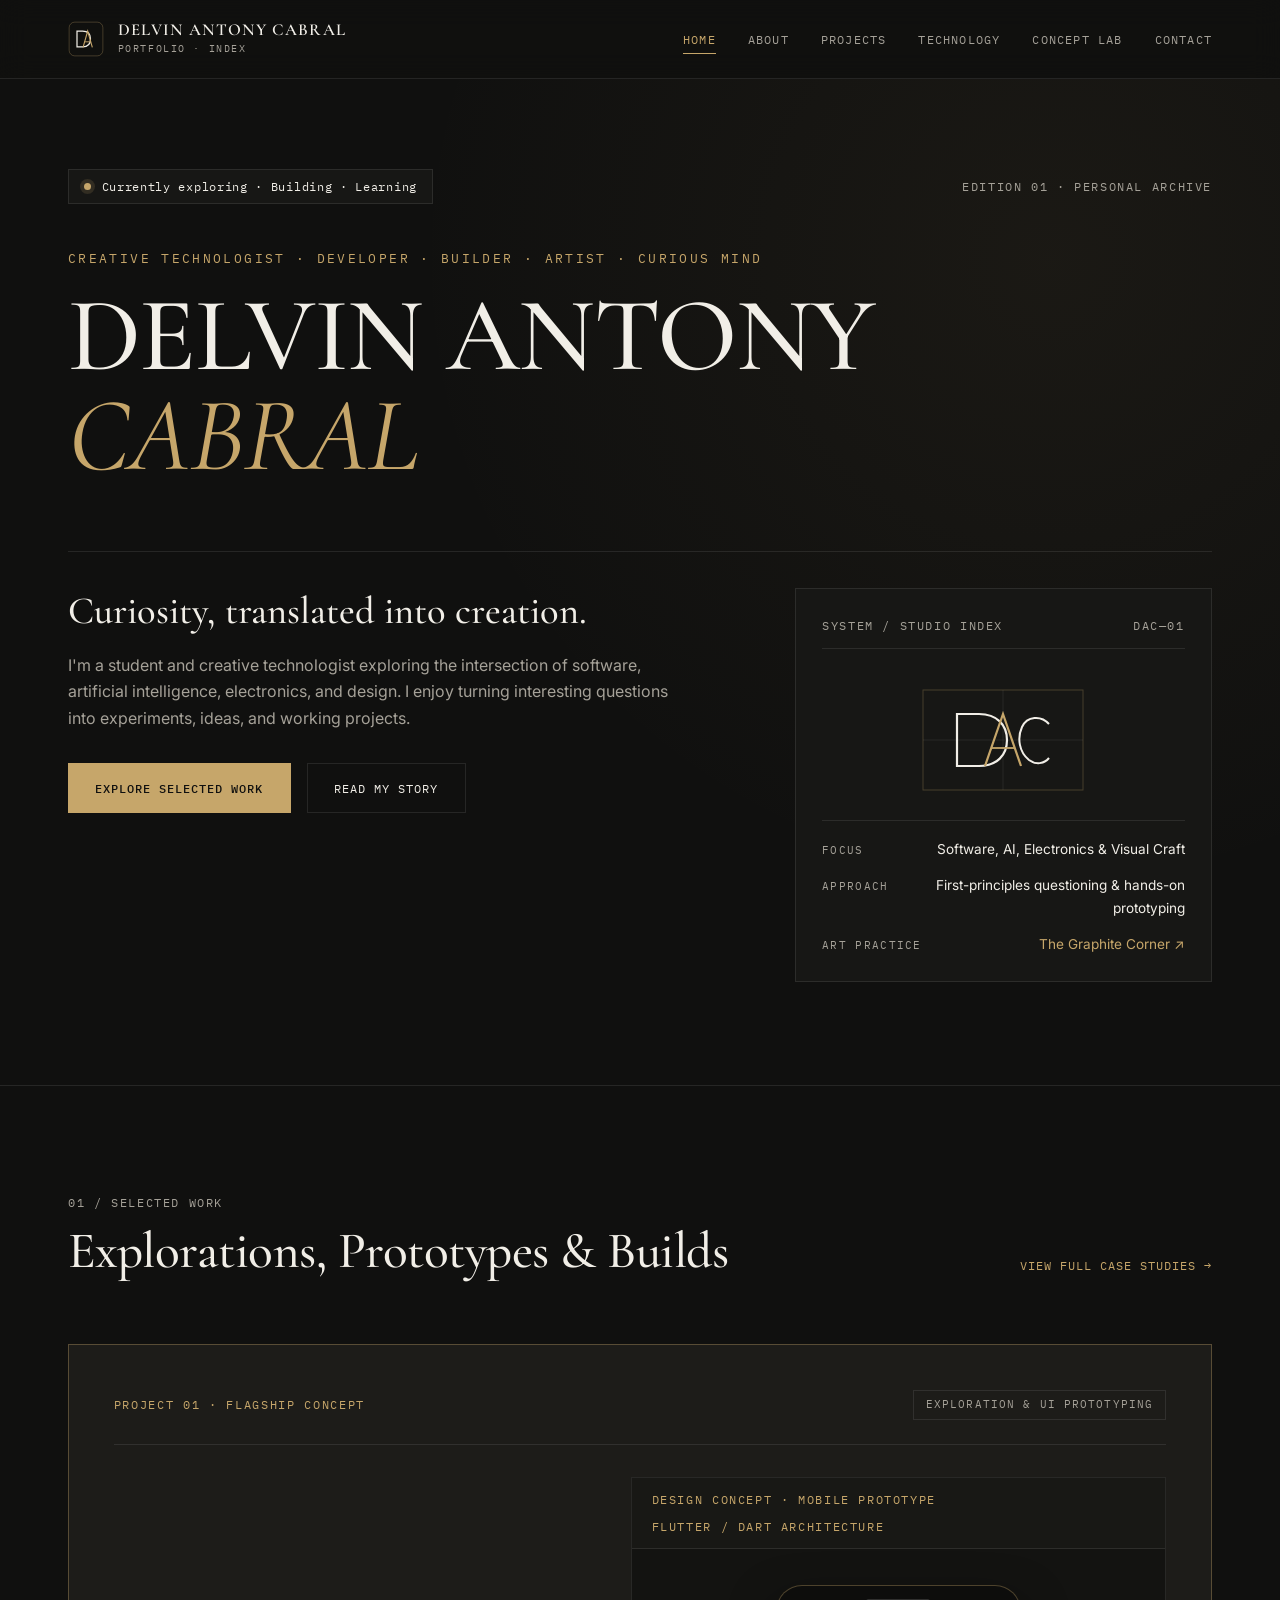
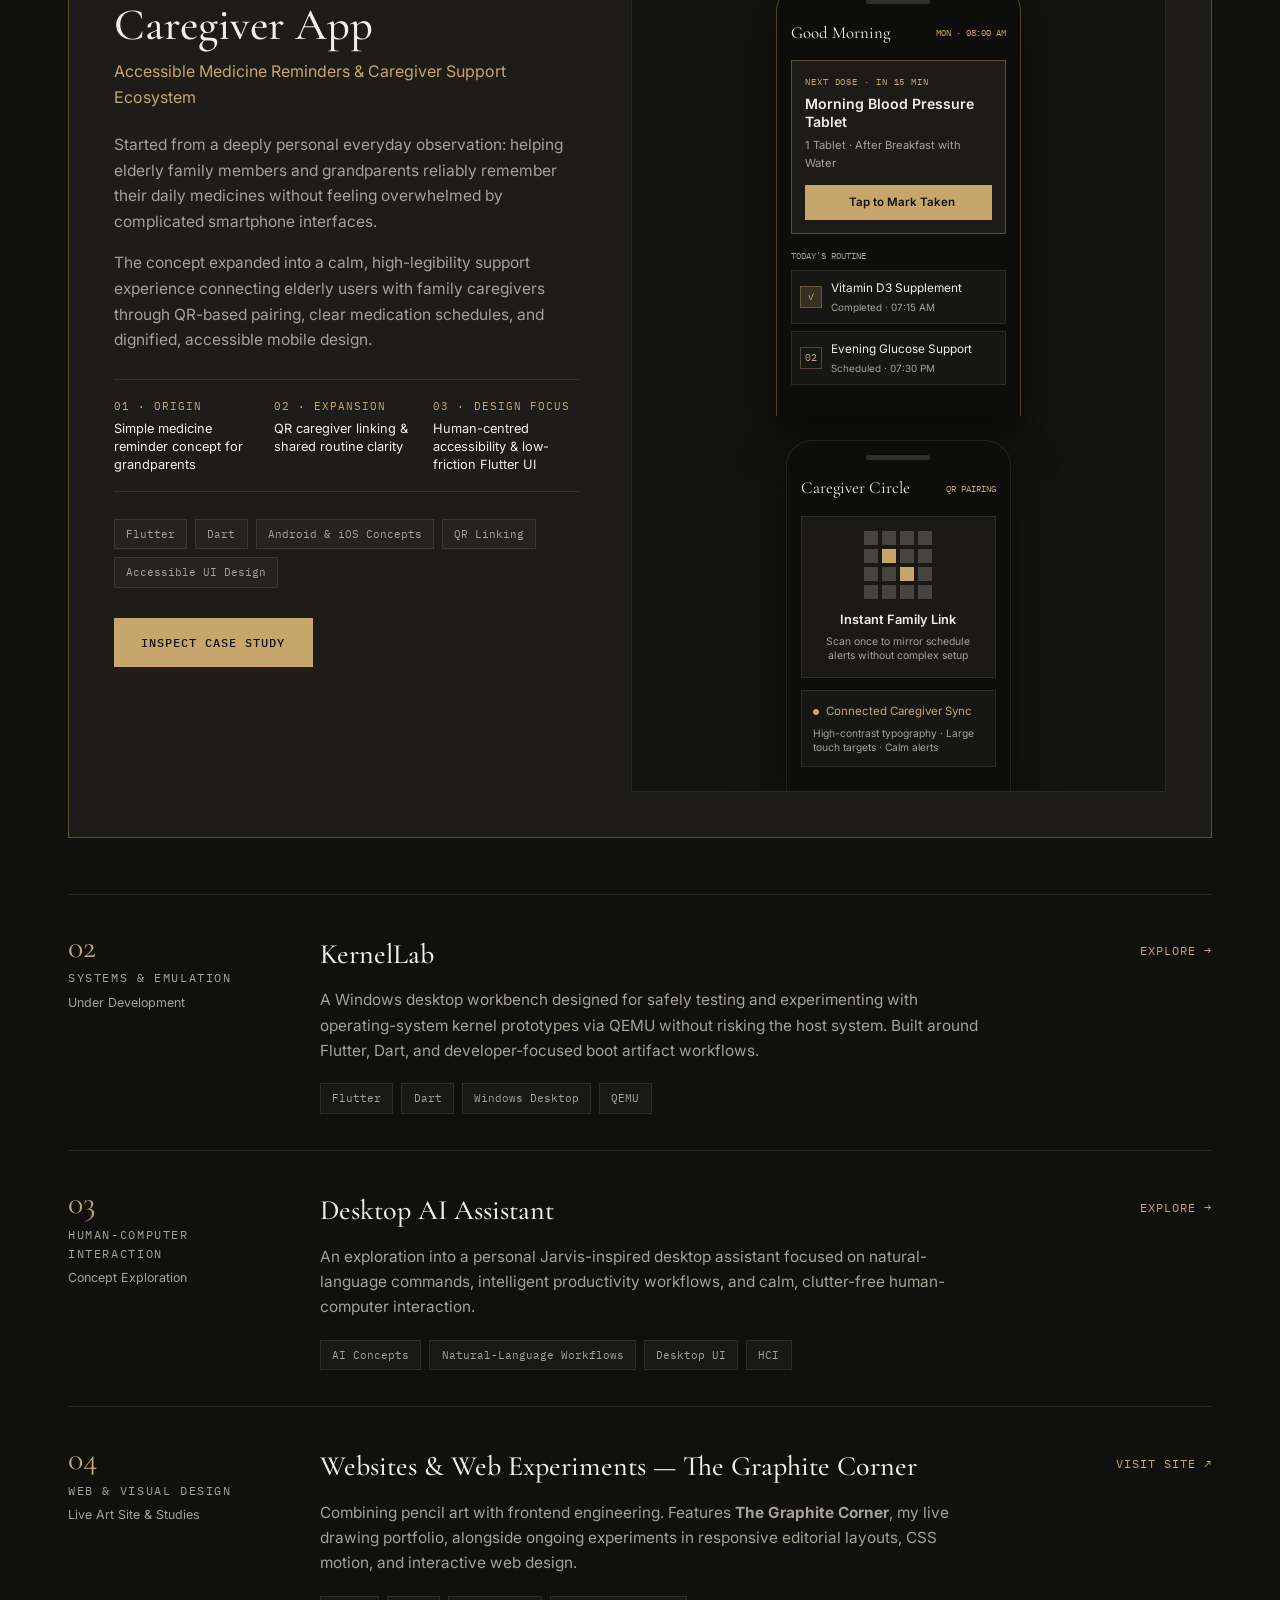
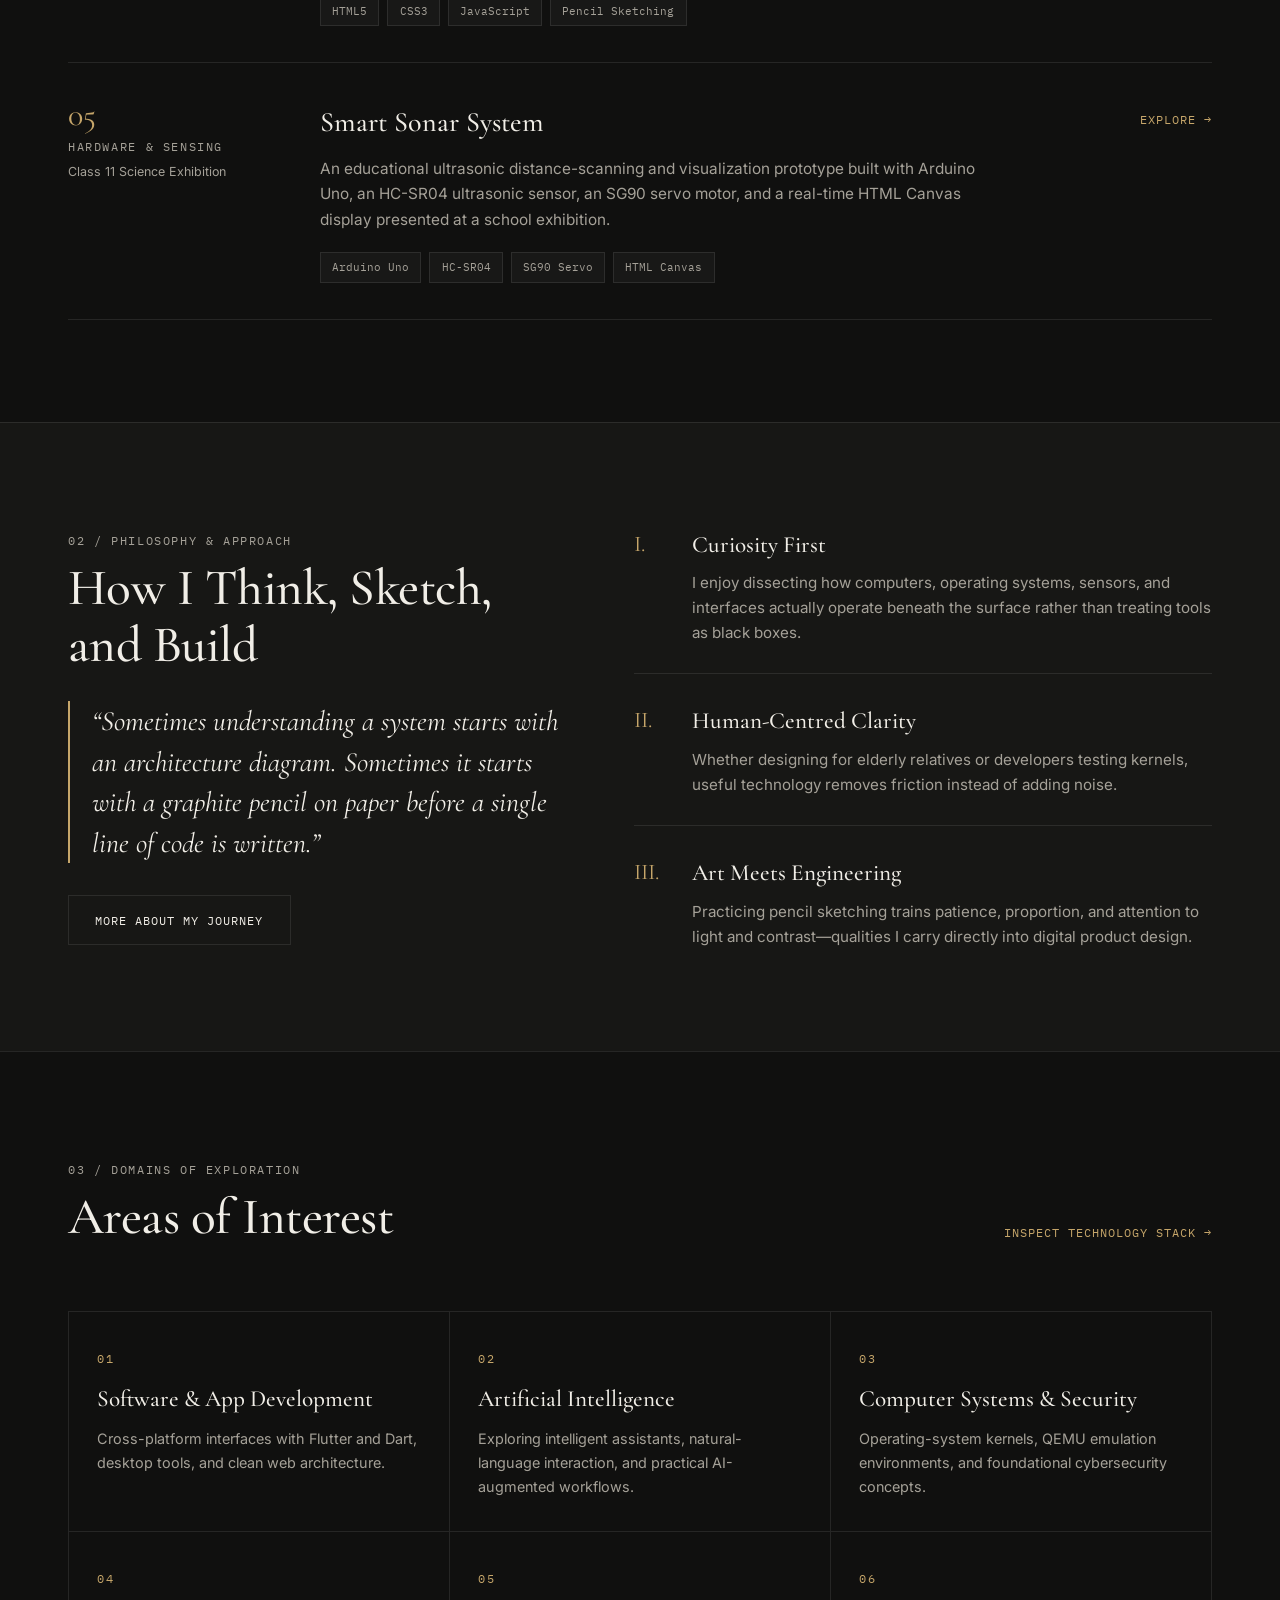
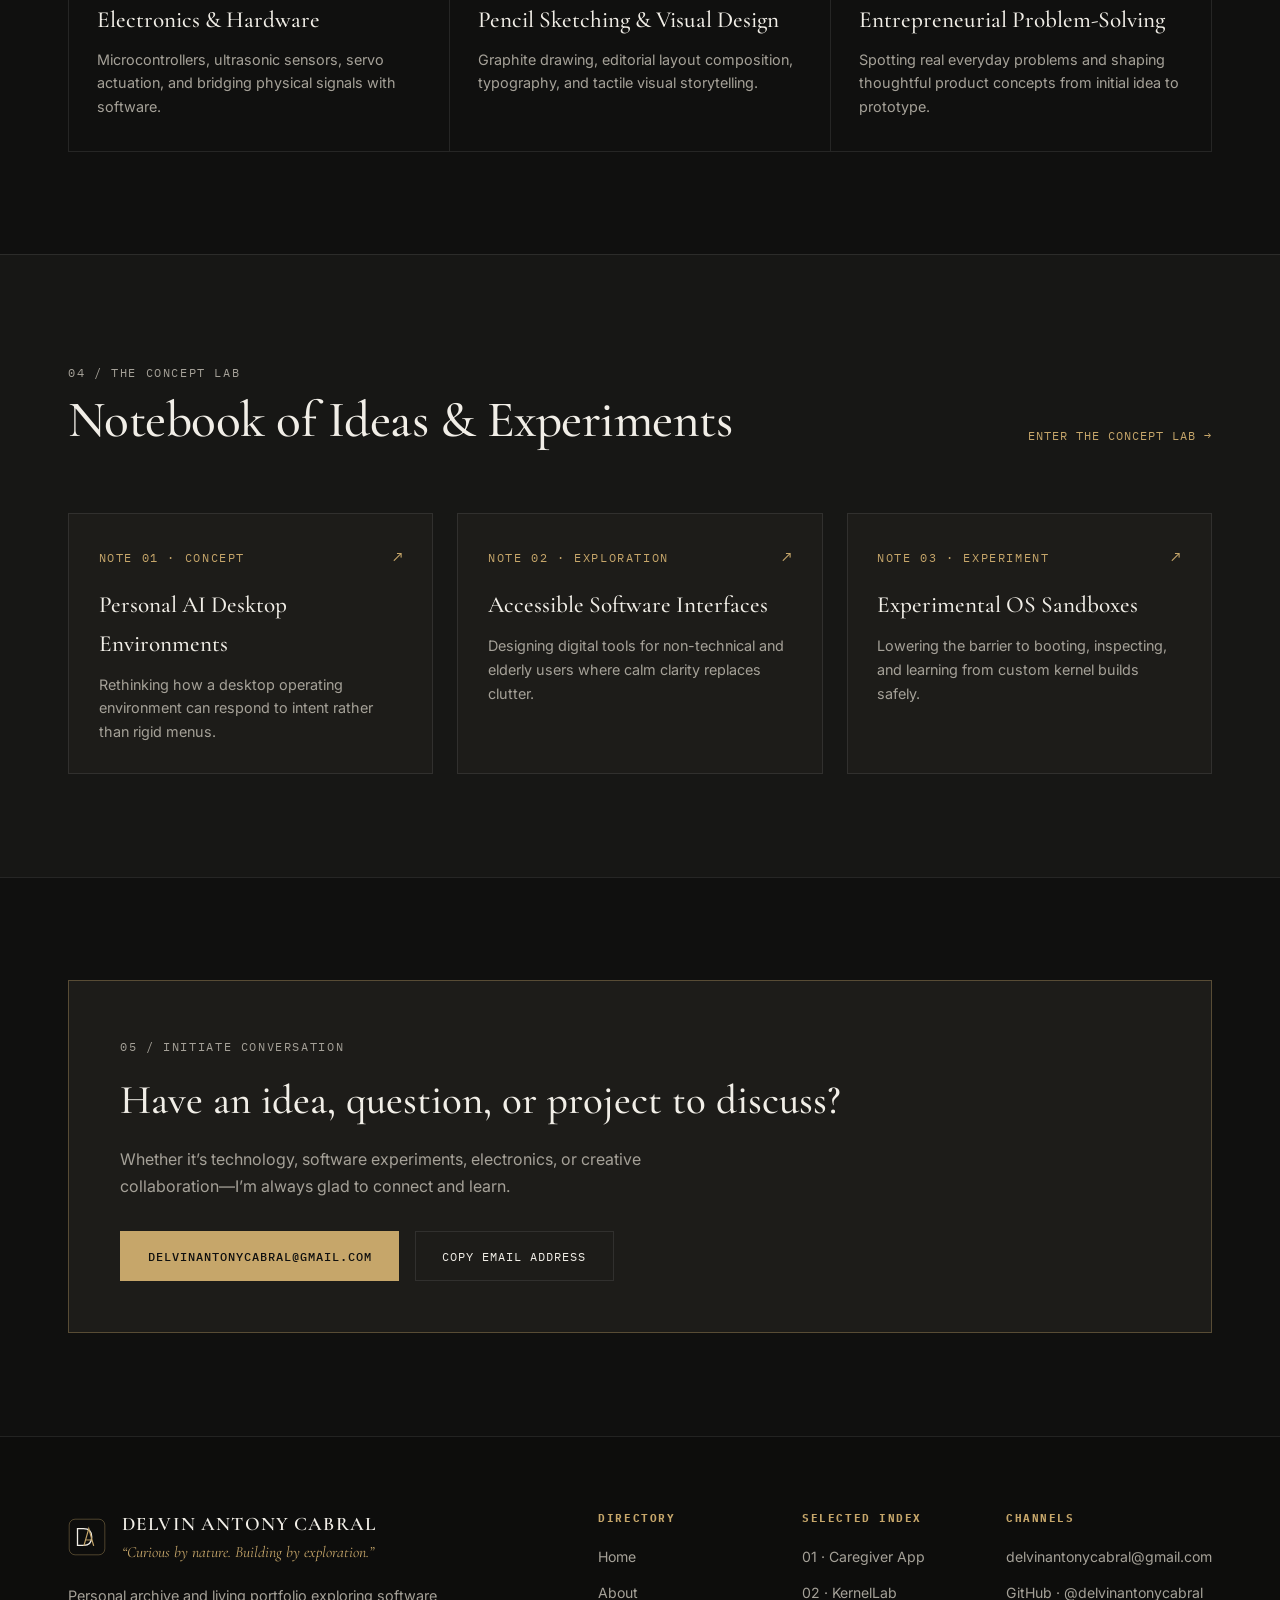
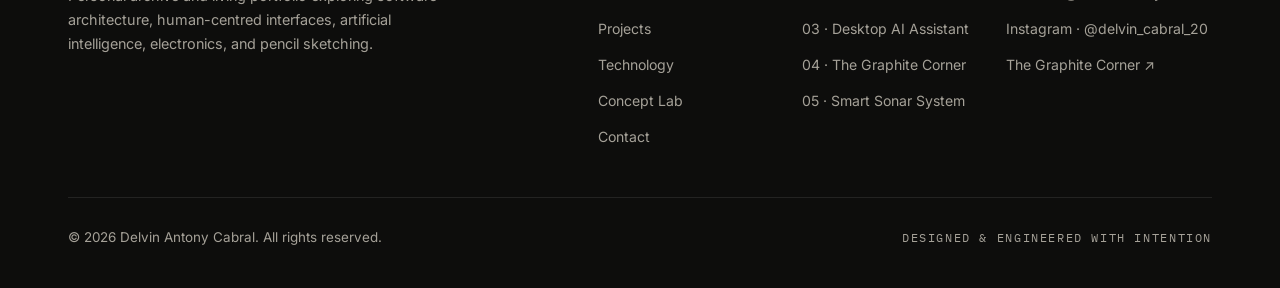
==== commit 45a557e3: "Update links from 'Graphit' to 'Graphite'" ====
--- a/index.html
+++ b/index.html
@@ -1,6 +1,7 @@
 <!DOCTYPE html>
 <html lang="en">
 <head>
+  <meta name="google-site-verification" content="xBpxV9RWmROfFzVUU6XUIZLEKvsRvMEgMI8N_GrqNSo" />
   <meta charset="UTF-8">
   <meta name="viewport" content="width=device-width, initial-scale=1.0">
   <title>Delvin Antony Cabral — Creative Technologist, Developer & Artist</title>
@@ -54,11 +55,13 @@
       "Web Development",
       "Pencil Sketching"
     ],
-    "sameAs": [
-      "https://github.com/delvinantonycabral",
-      "https://www.instagram.com/delvin_cabral_20/",
-      "https://thegraphitcorner.github.io/"
-    ]
+   "sameAs": [
+  "https://github.com/delvinantonycabral",
+  "https://www.instagram.com/delvin_cabral_20/",
+  "https://thegraphitecorner.github.io/",
+  "https://orcid.org/0009-0000-9735-1744",
+  "https://www.linkedin.com/in/delvinantonycabral"
+]
   }
   </script>
 </head>
@@ -174,7 +177,7 @@
               </div>
               <div>
                 <dt>ART PRACTICE</dt>
-                <dd><a href="https://thegraphitcorner.github.io/" target="_blank" rel="noopener noreferrer">The Graphit Corner ↗</a></dd>
+                <dd><a href="https://thegraphitecorner.github.io/" target="_blank" rel="noopener noreferrer">The Graphite Corner ↗</a></dd>
               </div>
             </dl>
           </aside>
@@ -374,9 +377,9 @@
               <span class="status-note">Live Art Site &amp; Studies</span>
             </div>
             <div class="project-row-content">
-              <h3><a href="projects.html#websites-experiments">Websites &amp; Web Experiments — The Graphit Corner</a></h3>
+              <h3><a href="projects.html#websites-experiments">Websites &amp; Web Experiments — The Graphite Corner</a></h3>
               <p>
-                Combining pencil art with frontend engineering. Features <strong>The Graphit Corner</strong>, my live drawing portfolio, alongside ongoing experiments in responsive editorial layouts, CSS motion, and interactive web design.
+                Combining pencil art with frontend engineering. Features <strong>The Graphite Corner</strong>, my live drawing portfolio, alongside ongoing experiments in responsive editorial layouts, CSS motion, and interactive web design.
               </p>
               <div class="tech-pills">
                 <span>HTML5</span>
@@ -386,7 +389,7 @@
               </div>
             </div>
             <div class="project-row-action">
-              <a href="https://thegraphitcorner.github.io/" target="_blank" rel="noopener noreferrer" class="text-link">Visit Site ↗</a>
+              <a href="https://thegraphitecorner.github.io/" target="_blank" rel="noopener noreferrer" class="text-link">Visit Site ↗</a>
             </div>
           </article>
 
@@ -607,7 +610,7 @@
               <li><a href="projects.html#caregiver-app">01 · Caregiver App</a></li>
               <li><a href="projects.html#kernellab">02 · KernelLab</a></li>
               <li><a href="projects.html#desktop-ai-assistant">03 · Desktop AI Assistant</a></li>
-              <li><a href="projects.html#websites-experiments">04 · The Graphit Corner</a></li>
+              <li><a href="projects.html#websites-experiments">04 · The Graphite Corner</a></li>
               <li><a href="projects.html#smart-sonar-system">05 · Smart Sonar System</a></li>
             </ul>
           </div>
@@ -618,7 +621,7 @@
               <li><a href="mailto:delvinantonycabral@gmail.com">delvinantonycabral@gmail.com</a></li>
               <li><a href="https://github.com/delvinantonycabral" target="_blank" rel="noopener noreferrer">GitHub · @delvinantonycabral</a></li>
               <li><a href="https://www.instagram.com/delvin_cabral_20/" target="_blank" rel="noopener noreferrer">Instagram · @delvin_cabral_20</a></li>
-              <li><a href="https://thegraphitcorner.github.io/" target="_blank" rel="noopener noreferrer">The Graphit Corner ↗</a></li>
+              <li><a href="https://thegraphitecorner.github.io/" target="_blank" rel="noopener noreferrer">The Graphite Corner ↗</a></li>
             </ul>
           </div>
         </div>
@@ -632,4 +635,4 @@
   </footer>
   <script src="script.js"></script>
 </body>
-</html>+</html>
